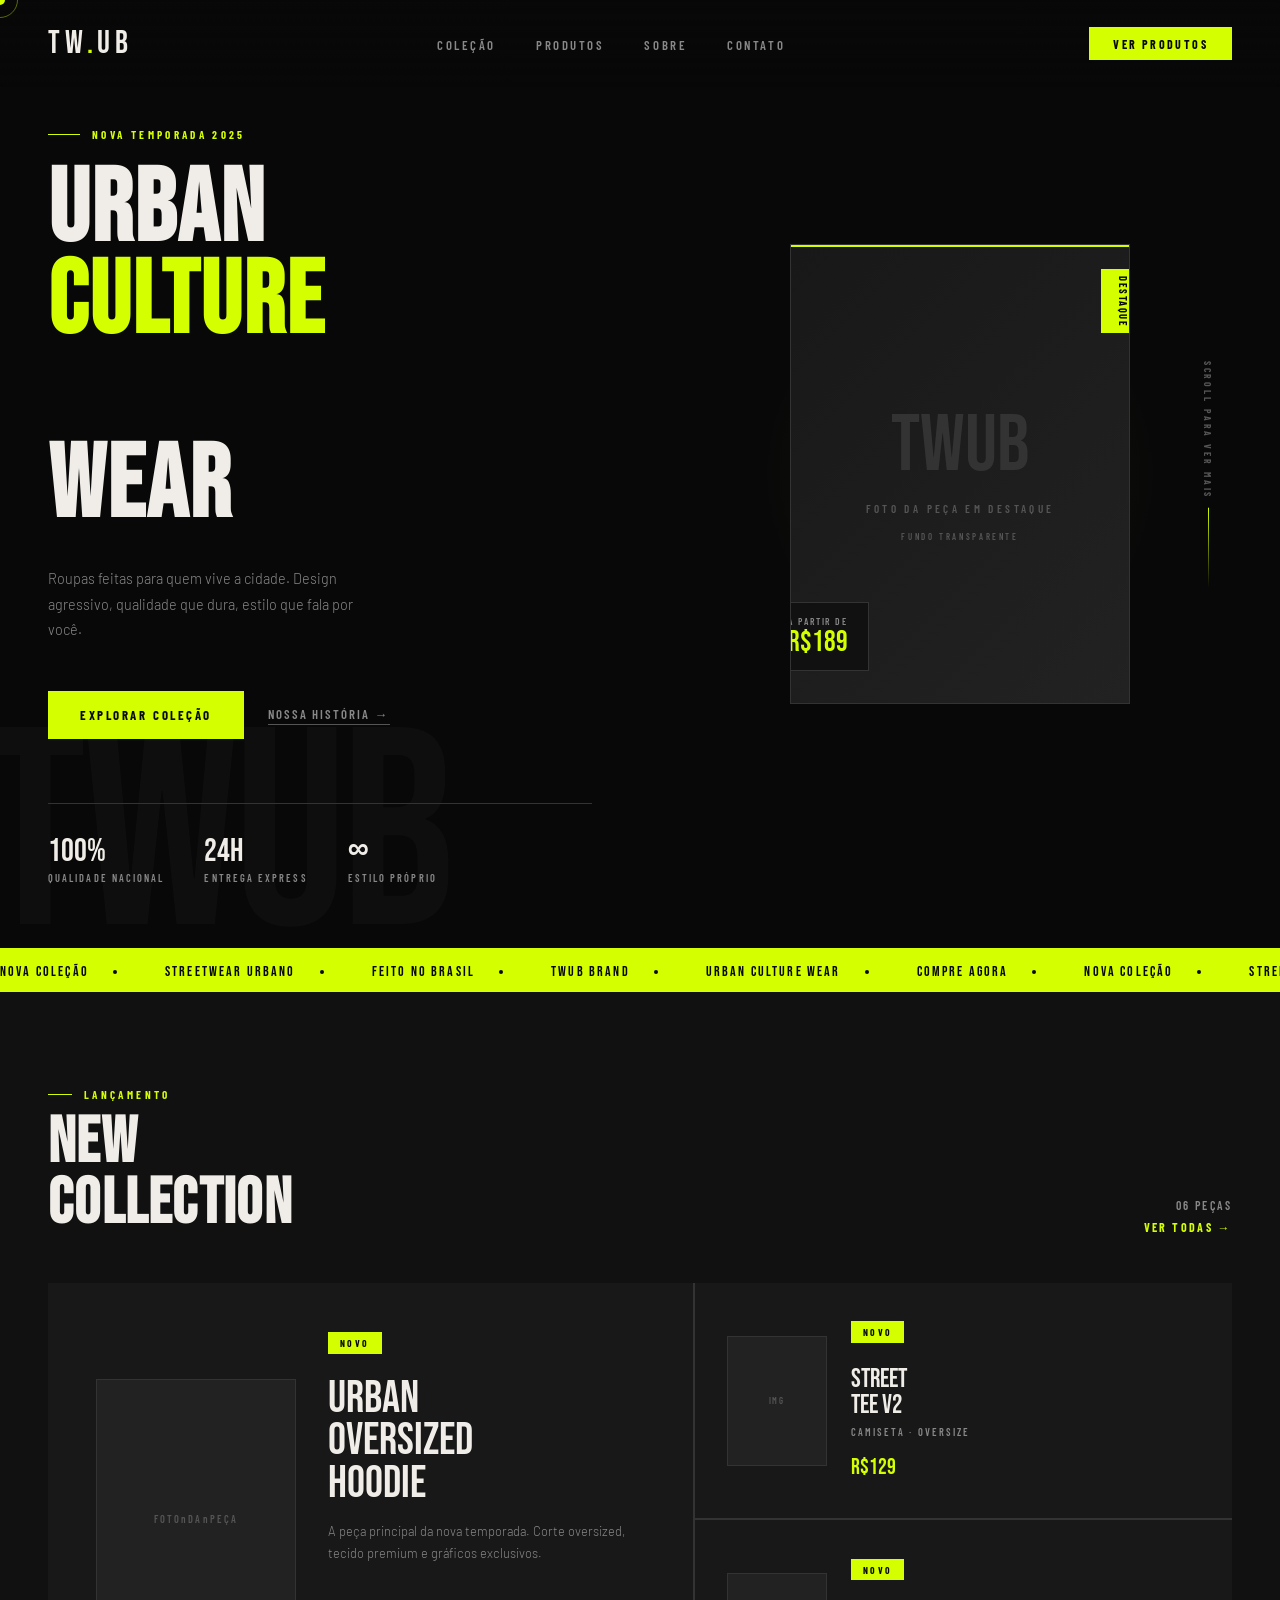
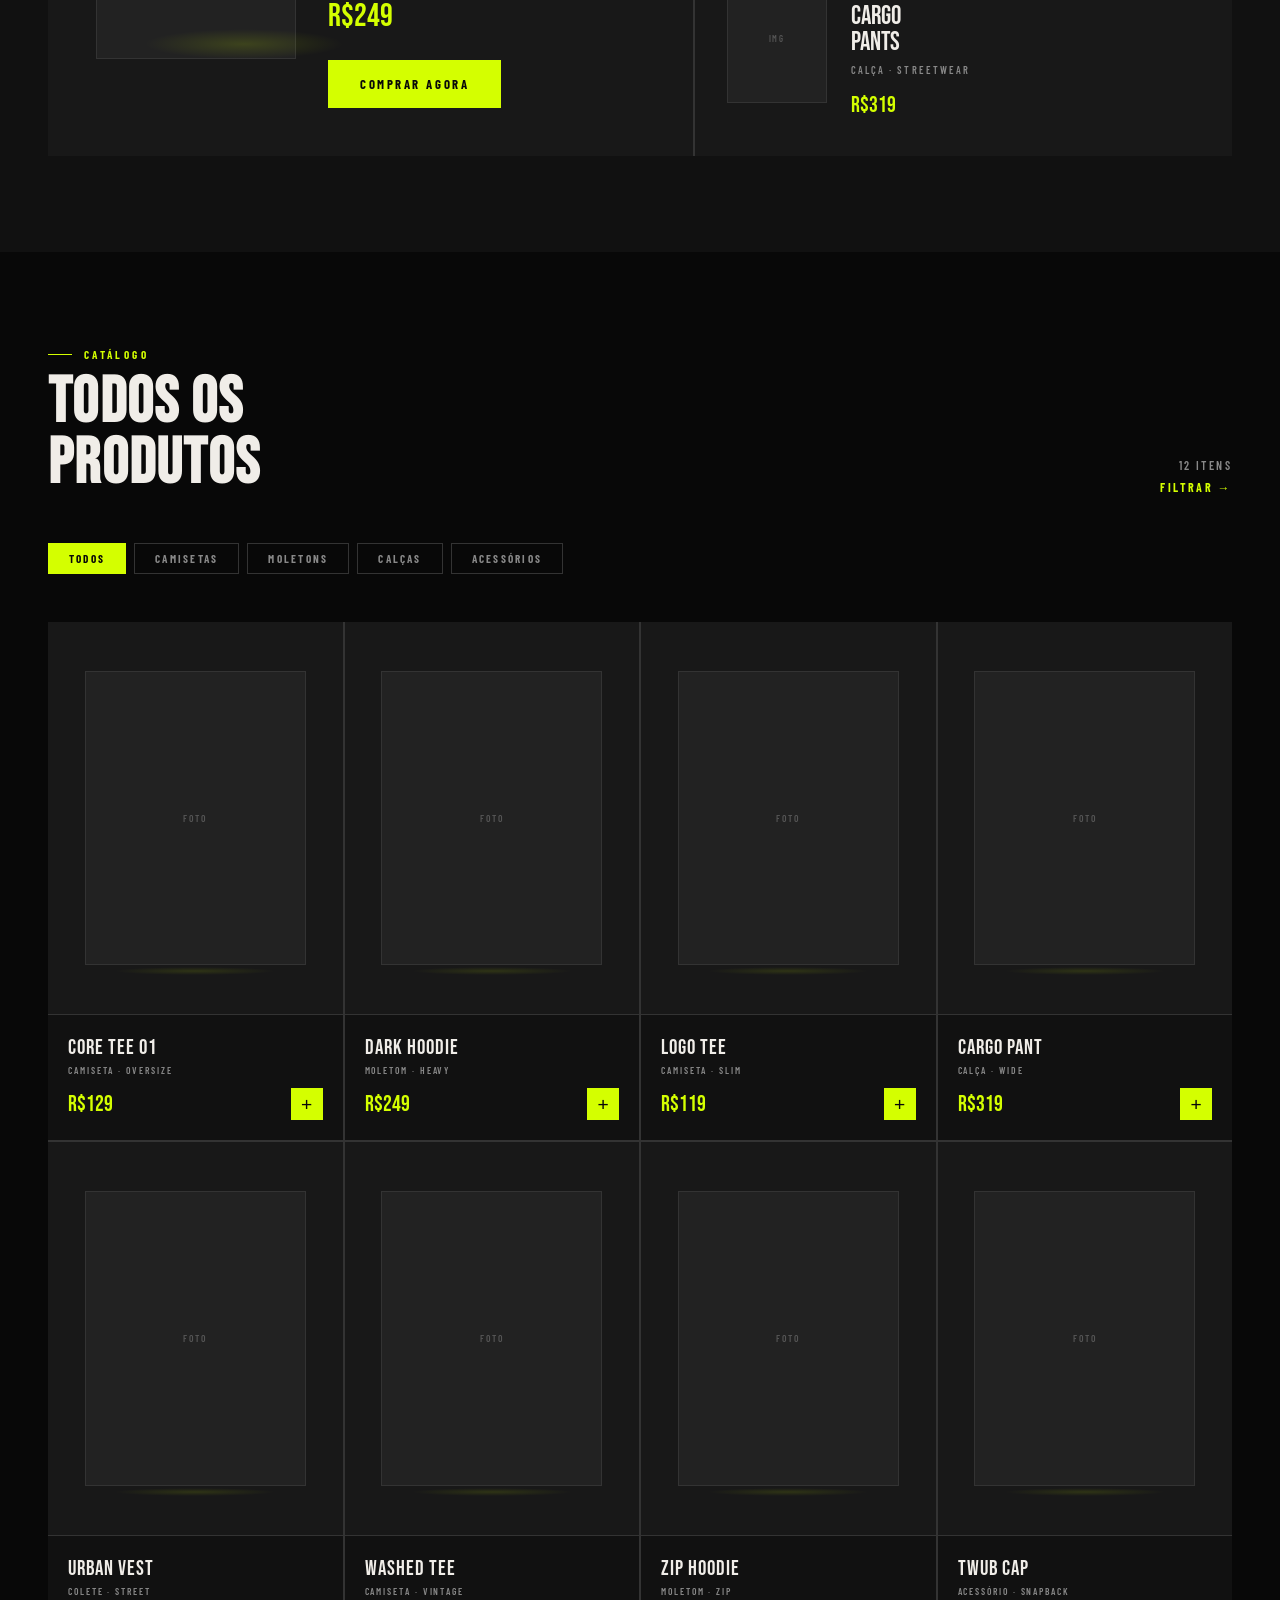
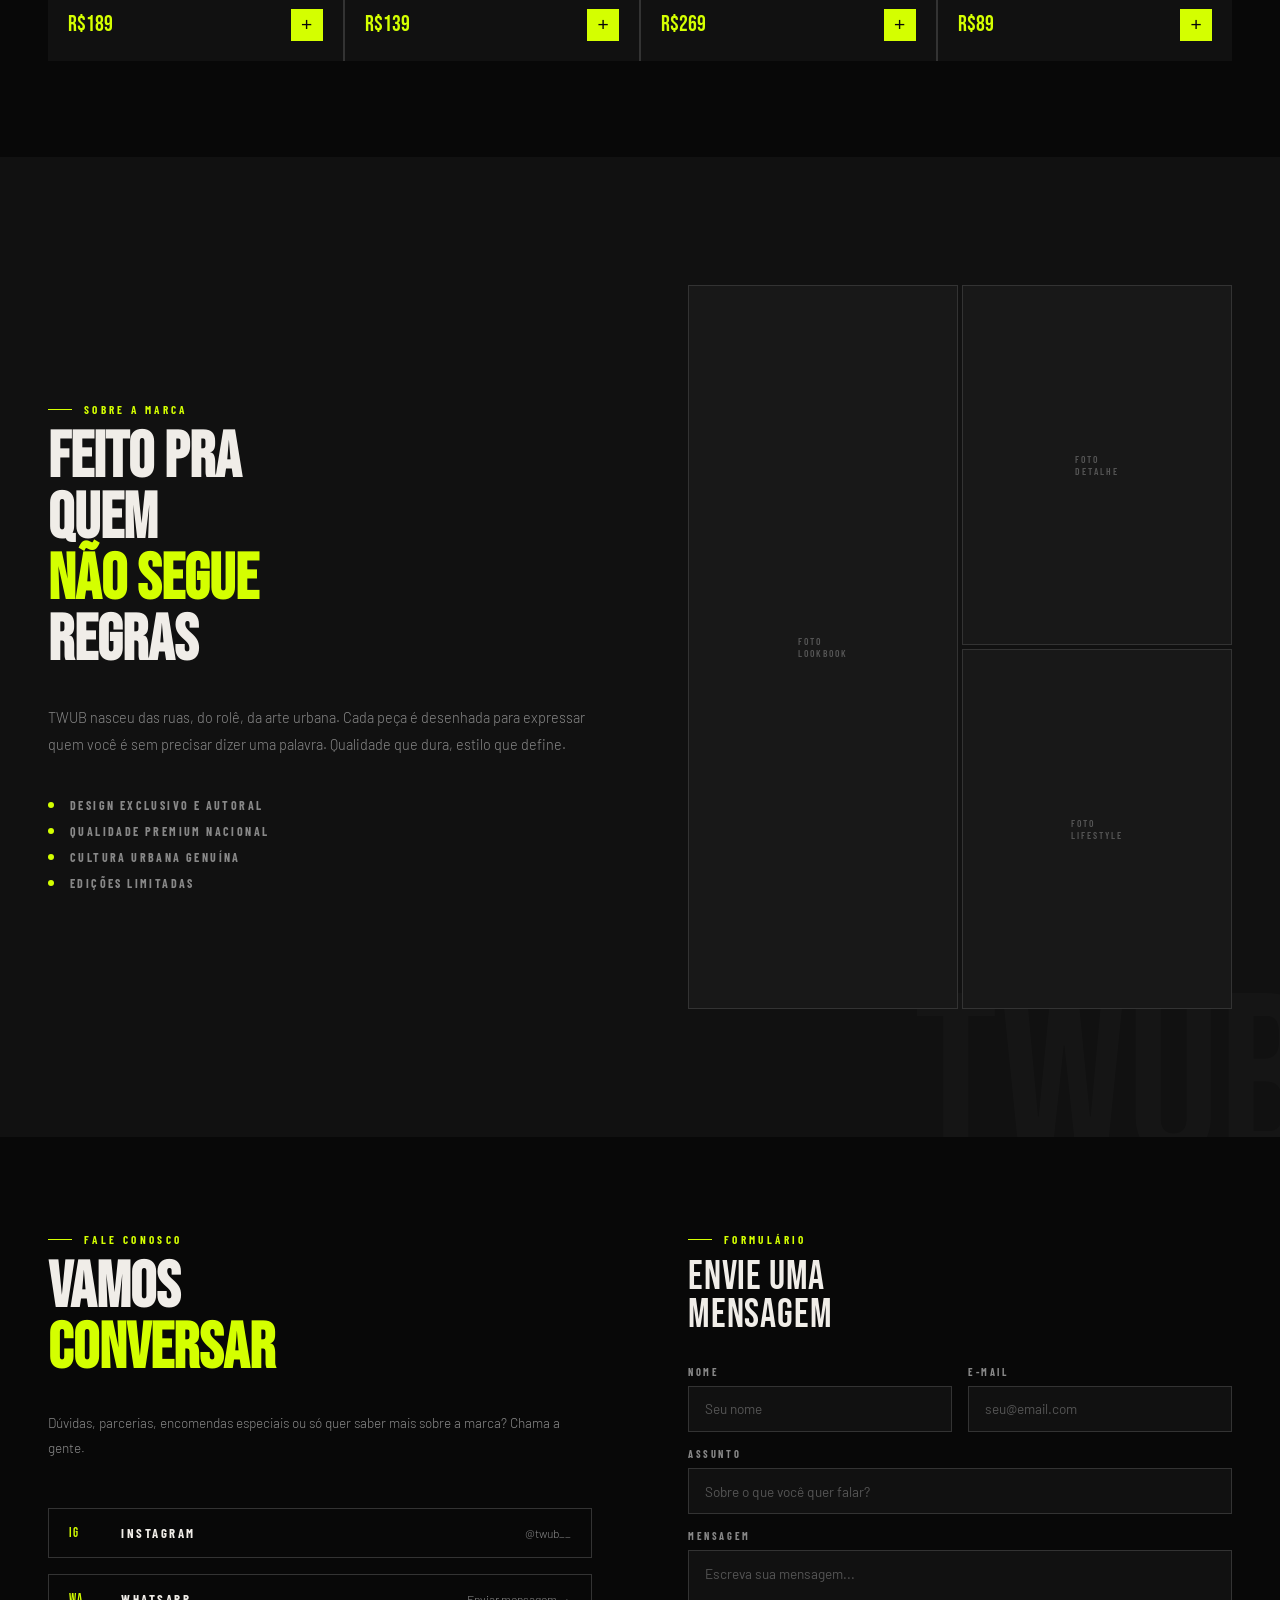
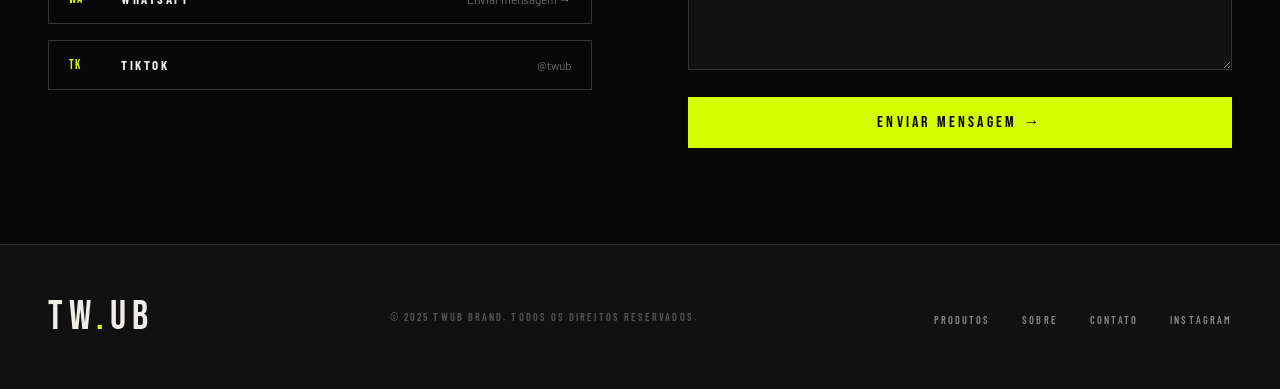
==== index.html @ 54d1d6a2 "Rename twub_streetwear_landing.html to index.html" ====
<!DOCTYPE html>
<html lang="pt-BR">
<head>
<meta charset="UTF-8">
<meta name="viewport" content="width=device-width, initial-scale=1.0">
<title>TWUB</title>
<link href="https://fonts.googleapis.com/css2?family=Bebas+Neue&family=Barlow+Condensed:wght@300;400;600;700&family=Barlow:wght@300;400;500&display=swap" rel="stylesheet">
<style>
  *, *::before, *::after { margin: 0; padding: 0; box-sizing: border-box; }

  :root {
    --black: #080808;
    --dark: #111111;
    --dark2: #181818;
    --dark3: #222222;
    --gray: #333333;
    --gray2: #555555;
    --gray3: #888888;
    --white: #f0ede8;
    --accent: #d4ff00;
    --accent2: #b8e000;
  }

  html { scroll-behavior: smooth; }

  body {
    background: var(--black);
    color: var(--white);
    font-family: 'Barlow', sans-serif;
    overflow-x: hidden;
    cursor: none;
  }

  /* CUSTOM CURSOR */
  .cursor {
    position: fixed;
    width: 10px;
    height: 10px;
    background: var(--accent);
    border-radius: 50%;
    pointer-events: none;
    z-index: 9999;
    transform: translate(-50%, -50%);
    transition: transform 0.1s ease;
  }

  .cursor-ring {
    position: fixed;
    width: 36px;
    height: 36px;
    border: 1px solid rgba(212,255,0,0.4);
    border-radius: 50%;
    pointer-events: none;
    z-index: 9998;
    transform: translate(-50%, -50%);
    transition: transform 0.15s ease, width 0.2s ease, height 0.2s ease;
  }

  /* NAV */
  nav {
    position: fixed;
    top: 0;
    left: 0;
    right: 0;
    z-index: 100;
    display: flex;
    align-items: center;
    justify-content: space-between;
    padding: 1.5rem 3rem;
    background: linear-gradient(to bottom, rgba(8,8,8,0.9) 0%, transparent 100%);
    backdrop-filter: blur(2px);
  }

  .nav-logo {
    font-family: 'Bebas Neue', sans-serif;
    font-size: 2rem;
    letter-spacing: 0.15em;
    color: var(--white);
    text-decoration: none;
  }

  .nav-logo span { color: var(--accent); }

  .nav-links {
    display: flex;
    gap: 2.5rem;
    list-style: none;
  }

  .nav-links a {
    font-family: 'Barlow Condensed', sans-serif;
    font-size: 0.8rem;
    font-weight: 600;
    letter-spacing: 0.2em;
    text-transform: uppercase;
    color: var(--gray3);
    text-decoration: none;
    transition: color 0.2s;
  }

  .nav-links a:hover { color: var(--accent); }

  .nav-cta {
    font-family: 'Barlow Condensed', sans-serif;
    font-size: 0.75rem;
    font-weight: 700;
    letter-spacing: 0.2em;
    text-transform: uppercase;
    color: var(--black);
    background: var(--accent);
    padding: 0.6rem 1.5rem;
    text-decoration: none;
    transition: background 0.2s;
  }

  .nav-cta:hover { background: var(--accent2); }

  /* HERO */
  .hero {
    min-height: 100vh;
    display: grid;
    grid-template-columns: 1fr 1fr;
    position: relative;
    overflow: hidden;
  }

  .hero-bg-text {
    position: absolute;
    bottom: -2rem;
    left: -1rem;
    font-family: 'Bebas Neue', sans-serif;
    font-size: 22vw;
    line-height: 1;
    color: rgba(255,255,255,0.025);
    white-space: nowrap;
    pointer-events: none;
    user-select: none;
    letter-spacing: -0.02em;
  }

  .hero-left {
    display: flex;
    flex-direction: column;
    justify-content: center;
    padding: 8rem 3rem 4rem 3rem;
    position: relative;
    z-index: 2;
  }

  .hero-tag {
    font-family: 'Barlow Condensed', sans-serif;
    font-size: 0.7rem;
    font-weight: 700;
    letter-spacing: 0.3em;
    text-transform: uppercase;
    color: var(--accent);
    margin-bottom: 1.5rem;
    display: flex;
    align-items: center;
    gap: 0.75rem;
  }

  .hero-tag::before {
    content: '';
    display: block;
    width: 2rem;
    height: 1px;
    background: var(--accent);
  }

  .hero-title {
    font-family: 'Bebas Neue', sans-serif;
    font-size: clamp(5rem, 8vw, 9rem);
    line-height: 0.9;
    letter-spacing: 0.02em;
    color: var(--white);
    margin-bottom: 2rem;
  }

  .hero-title em {
    font-style: normal;
    color: var(--accent);
    display: block;
  }

  .hero-desc {
    font-family: 'Barlow', sans-serif;
    font-size: 0.9rem;
    font-weight: 300;
    line-height: 1.8;
    color: var(--gray3);
    max-width: 340px;
    margin-bottom: 3rem;
  }

  .hero-actions {
    display: flex;
    align-items: center;
    gap: 1.5rem;
  }

  .btn-primary {
    font-family: 'Barlow Condensed', sans-serif;
    font-size: 0.8rem;
    font-weight: 700;
    letter-spacing: 0.2em;
    text-transform: uppercase;
    color: var(--black);
    background: var(--accent);
    padding: 1rem 2rem;
    text-decoration: none;
    transition: background 0.2s, transform 0.2s;
    display: inline-block;
  }

  .btn-primary:hover { background: var(--accent2); transform: translateY(-2px); }

  .btn-ghost {
    font-family: 'Barlow Condensed', sans-serif;
    font-size: 0.8rem;
    font-weight: 600;
    letter-spacing: 0.15em;
    text-transform: uppercase;
    color: var(--gray3);
    text-decoration: none;
    border-bottom: 1px solid var(--gray2);
    padding-bottom: 2px;
    transition: color 0.2s;
  }

  .btn-ghost:hover { color: var(--white); }

  .hero-stats {
    display: flex;
    gap: 2.5rem;
    margin-top: 4rem;
    padding-top: 2rem;
    border-top: 1px solid var(--gray);
  }

  .stat-num {
    font-family: 'Bebas Neue', sans-serif;
    font-size: 2rem;
    color: var(--white);
    display: block;
    line-height: 1;
  }

  .stat-label {
    font-family: 'Barlow Condensed', sans-serif;
    font-size: 0.65rem;
    font-weight: 600;
    letter-spacing: 0.2em;
    text-transform: uppercase;
    color: var(--gray3);
    display: block;
    margin-top: 0.25rem;
  }

  /* HERO RIGHT - floating product */
  .hero-right {
    position: relative;
    display: flex;
    align-items: center;
    justify-content: center;
    overflow: hidden;
  }

  .hero-product-area {
    position: relative;
    width: 100%;
    height: 100%;
    display: flex;
    align-items: center;
    justify-content: center;
  }

  /* Glow effect */
  .hero-glow {
    position: absolute;
    width: 400px;
    height: 400px;
    background: radial-gradient(circle, rgba(212,255,0,0.08) 0%, transparent 70%);
    border-radius: 50%;
    animation: pulse 4s ease-in-out infinite;
  }

  @keyframes pulse {
    0%, 100% { transform: scale(1); opacity: 0.6; }
    50% { transform: scale(1.1); opacity: 1; }
  }

  /* Floating product placeholder */
  .product-float {
    position: relative;
    z-index: 2;
    animation: float 6s ease-in-out infinite;
    width: 340px;
    height: 460px;
    display: flex;
    align-items: center;
    justify-content: center;
  }

  @keyframes float {
    0%, 100% { transform: translateY(0px) rotate(-1deg); }
    50% { transform: translateY(-20px) rotate(1deg); }
  }

  .product-placeholder {
    width: 100%;
    height: 100%;
    background: linear-gradient(135deg, var(--dark2) 0%, var(--dark3) 100%);
    border: 1px solid var(--gray);
    display: flex;
    flex-direction: column;
    align-items: center;
    justify-content: center;
    gap: 1rem;
    position: relative;
    overflow: hidden;
  }

  .product-placeholder::before {
    content: '';
    position: absolute;
    top: 0;
    left: 0;
    right: 0;
    height: 2px;
    background: var(--accent);
  }

  .placeholder-icon {
    font-family: 'Bebas Neue', sans-serif;
    font-size: 5rem;
    color: var(--gray);
    line-height: 1;
  }

  .placeholder-text {
    font-family: 'Barlow Condensed', sans-serif;
    font-size: 0.7rem;
    font-weight: 600;
    letter-spacing: 0.3em;
    text-transform: uppercase;
    color: var(--gray2);
  }

  .product-badge {
    position: absolute;
    top: 1.5rem;
    right: -1rem;
    background: var(--accent);
    color: var(--black);
    font-family: 'Barlow Condensed', sans-serif;
    font-size: 0.65rem;
    font-weight: 700;
    letter-spacing: 0.15em;
    text-transform: uppercase;
    padding: 0.4rem 1rem;
    writing-mode: vertical-rl;
    text-orientation: mixed;
  }

  .product-price-tag {
    position: absolute;
    bottom: 2rem;
    left: -1.5rem;
    background: var(--dark);
    border: 1px solid var(--gray);
    padding: 0.75rem 1.25rem;
  }

  .price-label {
    font-family: 'Barlow Condensed', sans-serif;
    font-size: 0.6rem;
    font-weight: 600;
    letter-spacing: 0.2em;
    text-transform: uppercase;
    color: var(--gray3);
    display: block;
  }

  .price-value {
    font-family: 'Bebas Neue', sans-serif;
    font-size: 1.8rem;
    color: var(--accent);
    display: block;
    line-height: 1.1;
  }

  /* Decorative elements */
  .hero-line {
    position: absolute;
    right: 3rem;
    top: 50%;
    transform: translateY(-50%);
    display: flex;
    flex-direction: column;
    gap: 0.5rem;
    align-items: center;
    z-index: 3;
  }

  .hero-line-text {
    font-family: 'Barlow Condensed', sans-serif;
    font-size: 0.6rem;
    font-weight: 700;
    letter-spacing: 0.3em;
    text-transform: uppercase;
    color: var(--gray2);
    writing-mode: vertical-rl;
    text-orientation: mixed;
  }

  .hero-line-bar {
    width: 1px;
    height: 80px;
    background: linear-gradient(to bottom, var(--accent), transparent);
  }

  /* TICKER */
  .ticker {
    background: var(--accent);
    padding: 0.75rem 0;
    overflow: hidden;
    white-space: nowrap;
  }

  .ticker-inner {
    display: inline-flex;
    animation: ticker 20s linear infinite;
    gap: 3rem;
  }

  @keyframes ticker {
    from { transform: translateX(0); }
    to { transform: translateX(-50%); }
  }

  .ticker-item {
    font-family: 'Bebas Neue', sans-serif;
    font-size: 0.9rem;
    letter-spacing: 0.15em;
    color: var(--black);
    display: flex;
    align-items: center;
    gap: 1.5rem;
  }

  .ticker-dot {
    width: 4px;
    height: 4px;
    background: var(--black);
    border-radius: 50%;
  }

  /* NEW COLLECTION */
  .new-collection {
    padding: 6rem 3rem;
    background: var(--dark);
    position: relative;
    overflow: hidden;
  }

  .section-header {
    display: flex;
    align-items: flex-end;
    justify-content: space-between;
    margin-bottom: 3rem;
  }

  .section-tag {
    font-family: 'Barlow Condensed', sans-serif;
    font-size: 0.7rem;
    font-weight: 700;
    letter-spacing: 0.3em;
    text-transform: uppercase;
    color: var(--accent);
    display: flex;
    align-items: center;
    gap: 0.75rem;
    margin-bottom: 0.75rem;
  }

  .section-tag::before {
    content: '';
    display: block;
    width: 1.5rem;
    height: 1px;
    background: var(--accent);
  }

  .section-title {
    font-family: 'Bebas Neue', sans-serif;
    font-size: clamp(3rem, 5vw, 5.5rem);
    line-height: 0.95;
    letter-spacing: 0.02em;
    color: var(--white);
  }

  .section-count {
    font-family: 'Barlow Condensed', sans-serif;
    font-size: 0.75rem;
    font-weight: 600;
    letter-spacing: 0.2em;
    text-transform: uppercase;
    color: var(--gray3);
    margin-bottom: 0.5rem;
  }

  .view-all {
    font-family: 'Barlow Condensed', sans-serif;
    font-size: 0.75rem;
    font-weight: 700;
    letter-spacing: 0.2em;
    text-transform: uppercase;
    color: var(--accent);
    text-decoration: none;
    display: flex;
    align-items: center;
    gap: 0.5rem;
    transition: gap 0.2s;
  }

  .view-all:hover { gap: 1rem; }

  /* NEW COLLECTION FEATURED */
  .collection-featured {
    display: grid;
    grid-template-columns: 1.2fr 1fr;
    gap: 2px;
    background: var(--gray);
  }

  .collection-main {
    background: var(--dark2);
    padding: 3rem;
    display: flex;
    gap: 2rem;
    align-items: center;
    position: relative;
    overflow: hidden;
  }

  .collection-main-img {
    width: 200px;
    height: 280px;
    flex-shrink: 0;
    background: var(--dark3);
    border: 1px solid var(--gray);
    display: flex;
    align-items: center;
    justify-content: center;
    animation: float 5s ease-in-out infinite;
    position: relative;
  }

  .collection-main-img::after {
    content: 'FOTO\nDA\nPEÇA';
    font-family: 'Barlow Condensed', sans-serif;
    font-size: 0.65rem;
    font-weight: 600;
    letter-spacing: 0.2em;
    text-align: center;
    color: var(--gray2);
    white-space: pre;
    line-height: 2;
  }

  .collection-main-shadow {
    position: absolute;
    bottom: 0;
    left: 3rem;
    width: 200px;
    height: 30px;
    background: radial-gradient(ellipse, rgba(212,255,0,0.15) 0%, transparent 70%);
    animation: shadowFloat 5s ease-in-out infinite;
  }

  @keyframes shadowFloat {
    0%, 100% { transform: scaleX(1); opacity: 0.8; }
    50% { transform: scaleX(0.8); opacity: 0.4; }
  }

  .collection-main-info {
    flex: 1;
  }

  .new-badge {
    display: inline-block;
    background: var(--accent);
    color: var(--black);
    font-family: 'Barlow Condensed', sans-serif;
    font-size: 0.6rem;
    font-weight: 700;
    letter-spacing: 0.25em;
    text-transform: uppercase;
    padding: 0.3rem 0.75rem;
    margin-bottom: 1.5rem;
  }

  .collection-main-name {
    font-family: 'Bebas Neue', sans-serif;
    font-size: 2.8rem;
    line-height: 0.95;
    color: var(--white);
    margin-bottom: 1rem;
  }

  .collection-main-desc {
    font-family: 'Barlow', sans-serif;
    font-size: 0.8rem;
    font-weight: 300;
    color: var(--gray3);
    line-height: 1.7;
    margin-bottom: 2rem;
  }

  .collection-main-price {
    font-family: 'Bebas Neue', sans-serif;
    font-size: 2rem;
    color: var(--accent);
    margin-bottom: 1.5rem;
    display: block;
  }

  /* COLLECTION SIDE ITEMS */
  .collection-side {
    display: grid;
    grid-template-rows: 1fr 1fr;
    gap: 2px;
  }

  .side-item {
    background: var(--dark2);
    padding: 2rem;
    display: flex;
    align-items: center;
    gap: 1.5rem;
    transition: background 0.2s;
    position: relative;
    overflow: hidden;
  }

  .side-item:hover { background: var(--dark3); }

  .side-item-img {
    width: 100px;
    height: 130px;
    flex-shrink: 0;
    background: var(--dark3);
    border: 1px solid var(--gray);
    display: flex;
    align-items: center;
    justify-content: center;
    animation: float 7s ease-in-out infinite;
  }

  .side-item:nth-child(2) .side-item-img {
    animation-delay: -3s;
  }

  .side-item-img::after {
    content: 'IMG';
    font-family: 'Barlow Condensed', sans-serif;
    font-size: 0.55rem;
    font-weight: 600;
    letter-spacing: 0.2em;
    color: var(--gray2);
  }

  .side-item-info {
    flex: 1;
  }

  .side-item-name {
    font-family: 'Bebas Neue', sans-serif;
    font-size: 1.6rem;
    color: var(--white);
    line-height: 1;
    margin-bottom: 0.5rem;
  }

  .side-item-type {
    font-family: 'Barlow Condensed', sans-serif;
    font-size: 0.65rem;
    font-weight: 600;
    letter-spacing: 0.2em;
    text-transform: uppercase;
    color: var(--gray3);
    margin-bottom: 1rem;
  }

  .side-item-price {
    font-family: 'Bebas Neue', sans-serif;
    font-size: 1.4rem;
    color: var(--accent);
  }

  /* PRODUCTS GRID */
  .products {
    padding: 6rem 3rem;
    background: var(--black);
    position: relative;
  }

  .products-bg-text {
    position: absolute;
    top: 50%;
    left: 50%;
    transform: translate(-50%, -50%);
    font-family: 'Bebas Neue', sans-serif;
    font-size: 20vw;
    color: rgba(255,255,255,0.018);
    white-space: nowrap;
    pointer-events: none;
    user-select: none;
    letter-spacing: 0.05em;
  }

  .products-filters {
    display: flex;
    gap: 0.5rem;
    margin-bottom: 3rem;
  }

  .filter-btn {
    font-family: 'Barlow Condensed', sans-serif;
    font-size: 0.7rem;
    font-weight: 700;
    letter-spacing: 0.2em;
    text-transform: uppercase;
    padding: 0.5rem 1.25rem;
    border: 1px solid var(--gray);
    background: transparent;
    color: var(--gray3);
    cursor: none;
    transition: all 0.2s;
  }

  .filter-btn:hover, .filter-btn.active {
    background: var(--accent);
    border-color: var(--accent);
    color: var(--black);
  }

  .products-grid {
    display: grid;
    grid-template-columns: repeat(4, 1fr);
    gap: 2px;
    background: var(--gray);
    position: relative;
    z-index: 2;
  }

  .product-card {
    background: var(--dark);
    padding: 0;
    overflow: hidden;
    transition: background 0.3s;
    position: relative;
  }

  .product-card:hover { background: var(--dark2); }
  .product-card:hover .product-card-img-inner { transform: translateY(-8px); }

  .product-card-img {
    width: 100%;
    aspect-ratio: 3/4;
    background: var(--dark2);
    position: relative;
    overflow: hidden;
    display: flex;
    align-items: center;
    justify-content: center;
  }

  .product-card-img-inner {
    width: 75%;
    height: 75%;
    background: var(--dark3);
    border: 1px solid var(--gray);
    display: flex;
    align-items: center;
    justify-content: center;
    transition: transform 0.4s ease;
    position: relative;
  }

  /* Shadow under floating product */
  .float-shadow {
    position: absolute;
    bottom: 10%;
    left: 50%;
    transform: translateX(-50%);
    width: 55%;
    height: 8px;
    background: radial-gradient(ellipse, rgba(212,255,0,0.12) 0%, transparent 70%);
    transition: all 0.4s ease;
  }

  .product-card:hover .float-shadow {
    width: 45%;
    opacity: 0.5;
    bottom: 8%;
  }

  .product-card-img-inner::after {
    content: 'FOTO';
    font-family: 'Barlow Condensed', sans-serif;
    font-size: 0.6rem;
    font-weight: 600;
    letter-spacing: 0.2em;
    color: var(--gray2);
  }

  .card-top-line {
    position: absolute;
    top: 0;
    left: 0;
    right: 0;
    height: 2px;
    background: var(--accent);
    transform: scaleX(0);
    transform-origin: left;
    transition: transform 0.3s;
  }

  .product-card:hover .card-top-line { transform: scaleX(1); }

  .product-card-info {
    padding: 1.25rem;
    border-top: 1px solid var(--gray);
  }

  .product-card-name {
    font-family: 'Bebas Neue', sans-serif;
    font-size: 1.3rem;
    color: var(--white);
    letter-spacing: 0.05em;
    margin-bottom: 0.25rem;
  }

  .product-card-type {
    font-family: 'Barlow Condensed', sans-serif;
    font-size: 0.6rem;
    font-weight: 600;
    letter-spacing: 0.2em;
    text-transform: uppercase;
    color: var(--gray3);
    margin-bottom: 0.75rem;
  }

  .product-card-bottom {
    display: flex;
    align-items: center;
    justify-content: space-between;
  }

  .product-card-price {
    font-family: 'Bebas Neue', sans-serif;
    font-size: 1.4rem;
    color: var(--accent);
  }

  .add-btn {
    width: 32px;
    height: 32px;
    background: var(--accent);
    border: none;
    color: var(--black);
    font-size: 1.2rem;
    display: flex;
    align-items: center;
    justify-content: center;
    cursor: none;
    transition: background 0.2s, transform 0.2s;
    line-height: 1;
  }

  .add-btn:hover { background: var(--accent2); transform: rotate(90deg); }

  /* MANIFESTO */
  .manifesto {
    padding: 8rem 3rem;
    background: var(--dark);
    display: grid;
    grid-template-columns: 1fr 1fr;
    gap: 6rem;
    align-items: center;
    position: relative;
    overflow: hidden;
  }

  .manifesto-bg {
    position: absolute;
    bottom: -4rem;
    right: -2rem;
    font-family: 'Bebas Neue', sans-serif;
    font-size: 18vw;
    color: rgba(255,255,255,0.02);
    pointer-events: none;
    line-height: 1;
  }

  .manifesto-left {
    position: relative;
    z-index: 2;
  }

  .manifesto-title {
    font-family: 'Bebas Neue', sans-serif;
    font-size: clamp(3.5rem, 5vw, 6rem);
    line-height: 0.95;
    color: var(--white);
    margin-bottom: 2rem;
  }

  .manifesto-title em {
    font-style: normal;
    color: var(--accent);
  }

  .manifesto-text {
    font-family: 'Barlow', sans-serif;
    font-size: 0.9rem;
    font-weight: 300;
    line-height: 1.9;
    color: var(--gray3);
    margin-bottom: 2.5rem;
  }

  .manifesto-values {
    display: flex;
    flex-direction: column;
    gap: 0.75rem;
  }

  .value-item {
    display: flex;
    align-items: center;
    gap: 1rem;
    font-family: 'Barlow Condensed', sans-serif;
    font-size: 0.75rem;
    font-weight: 700;
    letter-spacing: 0.2em;
    text-transform: uppercase;
    color: var(--gray3);
  }

  .value-item::before {
    content: '';
    display: block;
    width: 6px;
    height: 6px;
    background: var(--accent);
    border-radius: 50%;
    flex-shrink: 0;
  }

  .manifesto-right {
    position: relative;
    z-index: 2;
    display: flex;
    flex-direction: column;
    gap: 1rem;
  }

  .manifesto-imgs {
    display: grid;
    grid-template-columns: 1fr 1fr;
    grid-template-rows: auto auto;
    gap: 4px;
  }

  .manifesto-img {
    background: var(--dark2);
    border: 1px solid var(--gray);
    display: flex;
    align-items: center;
    justify-content: center;
    aspect-ratio: 3/4;
    position: relative;
    overflow: hidden;
  }

  .manifesto-img:first-child {
    grid-row: span 2;
    aspect-ratio: auto;
  }

  .manifesto-img-inner {
    animation: float 8s ease-in-out infinite;
    width: 70%;
    height: 80%;
    display: flex;
    align-items: center;
    justify-content: center;
    font-family: 'Barlow Condensed', sans-serif;
    font-size: 0.6rem;
    font-weight: 600;
    letter-spacing: 0.2em;
    color: var(--gray2);
    flex-direction: column;
    gap: 0.5rem;
  }

  .manifesto-img:nth-child(2) .manifesto-img-inner { animation-delay: -2s; }
  .manifesto-img:nth-child(3) .manifesto-img-inner { animation-delay: -4s; }

  /* CONTACT */
  .contact {
    padding: 6rem 3rem;
    background: var(--black);
    display: grid;
    grid-template-columns: 1fr 1fr;
    gap: 6rem;
    align-items: start;
  }

  .contact-left {
    position: relative;
  }

  .contact-title {
    font-family: 'Bebas Neue', sans-serif;
    font-size: clamp(3rem, 5vw, 5rem);
    line-height: 0.95;
    color: var(--white);
    margin-bottom: 2rem;
  }

  .contact-title em {
    font-style: normal;
    color: var(--accent);
  }

  .contact-text {
    font-family: 'Barlow', sans-serif;
    font-size: 0.85rem;
    font-weight: 300;
    line-height: 1.8;
    color: var(--gray3);
    margin-bottom: 3rem;
  }

  .social-links {
    display: flex;
    flex-direction: column;
    gap: 1rem;
  }

  .social-link {
    display: flex;
    align-items: center;
    gap: 1.25rem;
    text-decoration: none;
    padding: 1rem 1.25rem;
    border: 1px solid var(--gray);
    transition: all 0.2s;
    position: relative;
    overflow: hidden;
  }

  .social-link::before {
    content: '';
    position: absolute;
    left: 0;
    top: 0;
    bottom: 0;
    width: 0;
    background: var(--accent);
    transition: width 0.3s ease;
    z-index: 0;
  }

  .social-link:hover::before { width: 100%; }
  .social-link:hover .social-link-name,
  .social-link:hover .social-link-handle,
  .social-link:hover .social-link-icon { color: var(--black); }

  .social-link-icon {
    font-family: 'Bebas Neue', sans-serif;
    font-size: 0.8rem;
    letter-spacing: 0.1em;
    color: var(--accent);
    width: 2rem;
    position: relative;
    z-index: 1;
    transition: color 0.2s;
  }

  .social-link-name {
    font-family: 'Barlow Condensed', sans-serif;
    font-size: 0.8rem;
    font-weight: 700;
    letter-spacing: 0.2em;
    text-transform: uppercase;
    color: var(--white);
    flex: 1;
    position: relative;
    z-index: 1;
    transition: color 0.2s;
  }

  .social-link-handle {
    font-family: 'Barlow', sans-serif;
    font-size: 0.75rem;
    font-weight: 300;
    color: var(--gray3);
    position: relative;
    z-index: 1;
    transition: color 0.2s;
  }

  /* FORM */
  .contact-right {}

  .form-group {
    margin-bottom: 1rem;
  }

  .form-label {
    font-family: 'Barlow Condensed', sans-serif;
    font-size: 0.65rem;
    font-weight: 700;
    letter-spacing: 0.25em;
    text-transform: uppercase;
    color: var(--gray3);
    display: block;
    margin-bottom: 0.5rem;
  }

  .form-input {
    width: 100%;
    background: var(--dark);
    border: 1px solid var(--gray);
    color: var(--white);
    font-family: 'Barlow', sans-serif;
    font-size: 0.85rem;
    padding: 0.85rem 1rem;
    outline: none;
    transition: border-color 0.2s;
  }

  .form-input:focus { border-color: var(--accent); }
  .form-input::placeholder { color: var(--gray2); }

  .form-textarea {
    resize: vertical;
    min-height: 120px;
  }

  .form-row {
    display: grid;
    grid-template-columns: 1fr 1fr;
    gap: 1rem;
  }

  .form-submit {
    width: 100%;
    padding: 1rem;
    background: var(--accent);
    border: none;
    color: var(--black);
    font-family: 'Bebas Neue', sans-serif;
    font-size: 1rem;
    letter-spacing: 0.2em;
    cursor: none;
    transition: background 0.2s;
    margin-top: 0.5rem;
  }

  .form-submit:hover { background: var(--accent2); }

  /* FOOTER */
  footer {
    background: var(--dark);
    border-top: 1px solid var(--gray);
    padding: 3rem;
    display: flex;
    align-items: center;
    justify-content: space-between;
  }

  .footer-logo {
    font-family: 'Bebas Neue', sans-serif;
    font-size: 2.5rem;
    letter-spacing: 0.15em;
    color: var(--white);
  }

  .footer-logo span { color: var(--accent); }

  .footer-copy {
    font-family: 'Barlow Condensed', sans-serif;
    font-size: 0.65rem;
    font-weight: 600;
    letter-spacing: 0.2em;
    text-transform: uppercase;
    color: var(--gray2);
  }

  .footer-nav {
    display: flex;
    gap: 2rem;
    list-style: none;
  }

  .footer-nav a {
    font-family: 'Barlow Condensed', sans-serif;
    font-size: 0.65rem;
    font-weight: 600;
    letter-spacing: 0.2em;
    text-transform: uppercase;
    color: var(--gray3);
    text-decoration: none;
    transition: color 0.2s;
  }

  .footer-nav a:hover { color: var(--accent); }

  /* SCROLL REVEAL */
  .reveal {
    opacity: 0;
    transform: translateY(30px);
    transition: opacity 0.7s ease, transform 0.7s ease;
  }

  .reveal.visible {
    opacity: 1;
    transform: translateY(0);
  }
</style>
</head>
<body>

<div class="cursor" id="cursor"></div>
<div class="cursor-ring" id="cursorRing"></div>

<!-- NAV -->
<nav>
  <a class="nav-logo" href="#">TW<span>.</span>UB</a>
  <ul class="nav-links">
    <li><a href="#colecao">Coleção</a></li>
    <li><a href="#produtos">Produtos</a></li>
    <li><a href="#sobre">Sobre</a></li>
    <li><a href="#contato">Contato</a></li>
  </ul>
  <a class="nav-cta" href="#produtos">Ver Produtos</a>
</nav>

<!-- HERO -->
<section class="hero">
  <div class="hero-bg-text">TWUB</div>

  <div class="hero-left">
    <div class="hero-tag">Nova Temporada 2025</div>
    <h1 class="hero-title">
      URBAN<br>
      <em>CULTURE</em><br>
      WEAR
    </h1>
    <p class="hero-desc">
      Roupas feitas para quem vive a cidade. Design agressivo, qualidade que dura, estilo que fala por você.
    </p>
    <div class="hero-actions">
      <a class="btn-primary" href="#produtos">Explorar Coleção</a>
      <a class="btn-ghost" href="#sobre">Nossa História →</a>
    </div>
    <div class="hero-stats">
      <div>
        <span class="stat-num">100%</span>
        <span class="stat-label">Qualidade Nacional</span>
      </div>
      <div>
        <span class="stat-num">24H</span>
        <span class="stat-label">Entrega Express</span>
      </div>
      <div>
        <span class="stat-num">∞</span>
        <span class="stat-label">Estilo Próprio</span>
      </div>
    </div>
  </div>

  <div class="hero-right">
    <div class="hero-product-area">
      <div class="hero-glow"></div>
      <div class="product-float">
        <div class="product-placeholder">
          <div class="placeholder-icon">TWUB</div>
          <div class="placeholder-text">Foto da Peça em Destaque</div>
          <div class="placeholder-text" style="font-size:0.55rem; color: var(--gray2);">Fundo Transparente</div>
          <div class="product-badge">DESTAQUE</div>
          <div class="product-price-tag">
            <span class="price-label">A partir de</span>
            <span class="price-value">R$189</span>
          </div>
        </div>
      </div>
    </div>
    <div class="hero-line">
      <div class="hero-line-text">Scroll para ver mais</div>
      <div class="hero-line-bar"></div>
    </div>
  </div>
</section>

<!-- TICKER -->
<div class="ticker">
  <div class="ticker-inner">
    <div class="ticker-item">NOVA COLEÇÃO <span class="ticker-dot"></span></div>
    <div class="ticker-item">STREETWEAR URBANO <span class="ticker-dot"></span></div>
    <div class="ticker-item">FEITO NO BRASIL <span class="ticker-dot"></span></div>
    <div class="ticker-item">TWUB BRAND <span class="ticker-dot"></span></div>
    <div class="ticker-item">URBAN CULTURE WEAR <span class="ticker-dot"></span></div>
    <div class="ticker-item">COMPRE AGORA <span class="ticker-dot"></span></div>
    <div class="ticker-item">NOVA COLEÇÃO <span class="ticker-dot"></span></div>
    <div class="ticker-item">STREETWEAR URBANO <span class="ticker-dot"></span></div>
    <div class="ticker-item">FEITO NO BRASIL <span class="ticker-dot"></span></div>
    <div class="ticker-item">TWUB BRAND <span class="ticker-dot"></span></div>
    <div class="ticker-item">URBAN CULTURE WEAR <span class="ticker-dot"></span></div>
    <div class="ticker-item">COMPRE AGORA <span class="ticker-dot"></span></div>
  </div>
</div>

<!-- NEW COLLECTION -->
<section class="new-collection reveal" id="colecao">
  <div class="section-header">
    <div>
      <div class="section-tag">Lançamento</div>
      <h2 class="section-title">NEW<br>COLLECTION</h2>
    </div>
    <div style="text-align:right">
      <div class="section-count">06 peças</div>
      <a class="view-all" href="#">Ver Todas →</a>
    </div>
  </div>

  <div class="collection-featured">
    <div class="collection-main">
      <div style="position:relative">
        <div class="collection-main-img"></div>
        <div class="collection-main-shadow"></div>
      </div>
      <div class="collection-main-info">
        <div class="new-badge">Novo</div>
        <div class="collection-main-name">URBAN<br>OVERSIZED<br>HOODIE</div>
        <p class="collection-main-desc">A peça principal da nova temporada. Corte oversized, tecido premium e gráficos exclusivos.</p>
        <span class="collection-main-price">R$249</span>
        <a class="btn-primary" href="#">Comprar Agora</a>
      </div>
    </div>

    <div class="collection-side">
      <div class="side-item">
        <div class="side-item-img"></div>
        <div class="side-item-info">
          <div class="new-badge">Novo</div>
          <div class="side-item-name">STREET<br>TEE V2</div>
          <div class="side-item-type">Camiseta · Oversize</div>
          <div class="side-item-price">R$129</div>
        </div>
      </div>
      <div class="side-item">
        <div class="side-item-img"></div>
        <div class="side-item-info">
          <div class="new-badge">Novo</div>
          <div class="side-item-name">CARGO<br>PANTS</div>
          <div class="side-item-type">Calça · Streetwear</div>
          <div class="side-item-price">R$319</div>
        </div>
      </div>
    </div>
  </div>
</section>

<!-- PRODUCTS -->
<section class="products reveal" id="produtos">
  <div class="products-bg-text">DROP</div>

  <div class="section-header">
    <div>
      <div class="section-tag">Catálogo</div>
      <h2 class="section-title">TODOS OS<br>PRODUTOS</h2>
    </div>
    <div style="text-align:right">
      <div class="section-count">12 itens</div>
      <a class="view-all" href="#">Filtrar →</a>
    </div>
  </div>

  <div class="products-filters">
    <button class="filter-btn active">Todos</button>
    <button class="filter-btn">Camisetas</button>
    <button class="filter-btn">Moletons</button>
    <button class="filter-btn">Calças</button>
    <button class="filter-btn">Acessórios</button>
  </div>

  <div class="products-grid">
    <!-- Row 1 -->
    <div class="product-card">
      <div class="card-top-line"></div>
      <div class="product-card-img">
        <div class="product-card-img-inner"></div>
        <div class="float-shadow"></div>
      </div>
      <div class="product-card-info">
        <div class="product-card-name">CORE TEE 01</div>
        <div class="product-card-type">Camiseta · Oversize</div>
        <div class="product-card-bottom">
          <span class="product-card-price">R$129</span>
          <button class="add-btn">+</button>
        </div>
      </div>
    </div>
    <div class="product-card">
      <div class="card-top-line"></div>
      <div class="product-card-img">
        <div class="product-card-img-inner"></div>
        <div class="float-shadow"></div>
      </div>
      <div class="product-card-info">
        <div class="product-card-name">DARK HOODIE</div>
        <div class="product-card-type">Moletom · Heavy</div>
        <div class="product-card-bottom">
          <span class="product-card-price">R$249</span>
          <button class="add-btn">+</button>
        </div>
      </div>
    </div>
    <div class="product-card">
      <div class="card-top-line"></div>
      <div class="product-card-img">
        <div class="product-card-img-inner"></div>
        <div class="float-shadow"></div>
      </div>
      <div class="product-card-info">
        <div class="product-card-name">LOGO TEE</div>
        <div class="product-card-type">Camiseta · Slim</div>
        <div class="product-card-bottom">
          <span class="product-card-price">R$119</span>
          <button class="add-btn">+</button>
        </div>
      </div>
    </div>
    <div class="product-card">
      <div class="card-top-line"></div>
      <div class="product-card-img">
        <div class="product-card-img-inner"></div>
        <div class="float-shadow"></div>
      </div>
      <div class="product-card-info">
        <div class="product-card-name">CARGO PANT</div>
        <div class="product-card-type">Calça · Wide</div>
        <div class="product-card-bottom">
          <span class="product-card-price">R$319</span>
          <button class="add-btn">+</button>
        </div>
      </div>
    </div>
    <!-- Row 2 -->
    <div class="product-card">
      <div class="card-top-line"></div>
      <div class="product-card-img">
        <div class="product-card-img-inner"></div>
        <div class="float-shadow"></div>
      </div>
      <div class="product-card-info">
        <div class="product-card-name">URBAN VEST</div>
        <div class="product-card-type">Colete · Street</div>
        <div class="product-card-bottom">
          <span class="product-card-price">R$189</span>
          <button class="add-btn">+</button>
        </div>
      </div>
    </div>
    <div class="product-card">
      <div class="card-top-line"></div>
      <div class="product-card-img">
        <div class="product-card-img-inner"></div>
        <div class="float-shadow"></div>
      </div>
      <div class="product-card-info">
        <div class="product-card-name">WASHED TEE</div>
        <div class="product-card-type">Camiseta · Vintage</div>
        <div class="product-card-bottom">
          <span class="product-card-price">R$139</span>
          <button class="add-btn">+</button>
        </div>
      </div>
    </div>
    <div class="product-card">
      <div class="card-top-line"></div>
      <div class="product-card-img">
        <div class="product-card-img-inner"></div>
        <div class="float-shadow"></div>
      </div>
      <div class="product-card-info">
        <div class="product-card-name">ZIP HOODIE</div>
        <div class="product-card-type">Moletom · Zip</div>
        <div class="product-card-bottom">
          <span class="product-card-price">R$269</span>
          <button class="add-btn">+</button>
        </div>
      </div>
    </div>
    <div class="product-card">
      <div class="card-top-line"></div>
      <div class="product-card-img">
        <div class="product-card-img-inner"></div>
        <div class="float-shadow"></div>
      </div>
      <div class="product-card-info">
        <div class="product-card-name">TWUB CAP</div>
        <div class="product-card-type">Acessório · Snapback</div>
        <div class="product-card-bottom">
          <span class="product-card-price">R$89</span>
          <button class="add-btn">+</button>
        </div>
      </div>
    </div>
  </div>
</section>

<!-- SOBRE / MANIFESTO -->
<section class="manifesto reveal" id="sobre">
  <div class="manifesto-bg">TWUB</div>

  <div class="manifesto-left">
    <div class="section-tag">Sobre a Marca</div>
    <h2 class="manifesto-title">
      FEITO PRA<br>
      QUEM<br>
      <em>NÃO SEGUE</em><br>
      REGRAS
    </h2>
    <p class="manifesto-text">
      TWUB nasceu das ruas, do rolê, da arte urbana. Cada peça é desenhada para expressar quem você é sem precisar dizer uma palavra. Qualidade que dura, estilo que define.
    </p>
    <div class="manifesto-values">
      <div class="value-item">Design Exclusivo e Autoral</div>
      <div class="value-item">Qualidade Premium Nacional</div>
      <div class="value-item">Cultura Urbana Genuína</div>
      <div class="value-item">Edições Limitadas</div>
    </div>
  </div>

  <div class="manifesto-right">
    <div class="manifesto-imgs">
      <div class="manifesto-img">
        <div class="manifesto-img-inner">FOTO<br>LOOKBOOK</div>
      </div>
      <div class="manifesto-img">
        <div class="manifesto-img-inner">FOTO<br>DETALHE</div>
      </div>
      <div class="manifesto-img">
        <div class="manifesto-img-inner">FOTO<br>LIFESTYLE</div>
      </div>
    </div>
  </div>
</section>

<!-- CONTACT -->
<section class="contact reveal" id="contato">
  <div class="contact-left">
    <div class="section-tag">Fale Conosco</div>
    <h2 class="contact-title">
      VAMOS<br>
      <em>CONVERSAR</em>
    </h2>
    <p class="contact-text">
      Dúvidas, parcerias, encomendas especiais ou só quer saber mais sobre a marca? Chama a gente.
    </p>
    <div class="social-links">
      <a class="social-link" href="https://www.instagram.com/twub__/" target="_blank">
        <span class="social-link-icon">IG</span>
        <span class="social-link-name">Instagram</span>
        <span class="social-link-handle">@twub__</span>
      </a>
      <a class="social-link" href="#">
        <span class="social-link-icon">WA</span>
        <span class="social-link-name">WhatsApp</span>
        <span class="social-link-handle">Enviar mensagem →</span>
      </a>
      <a class="social-link" href="#">
        <span class="social-link-icon">TK</span>
        <span class="social-link-name">TikTok</span>
        <span class="social-link-handle">@twub</span>
      </a>
    </div>
  </div>

  <div class="contact-right">
    <div style="margin-bottom: 2rem">
      <div class="section-tag">Formulário</div>
      <div class="section-title" style="font-size: 2.5rem;">Envie uma<br>Mensagem</div>
    </div>
    <div class="form-row">
      <div class="form-group">
        <label class="form-label">Nome</label>
        <input class="form-input" type="text" placeholder="Seu nome">
      </div>
      <div class="form-group">
        <label class="form-label">E-mail</label>
        <input class="form-input" type="email" placeholder="seu@email.com">
      </div>
    </div>
    <div class="form-group">
      <label class="form-label">Assunto</label>
      <input class="form-input" type="text" placeholder="Sobre o que você quer falar?">
    </div>
    <div class="form-group">
      <label class="form-label">Mensagem</label>
      <textarea class="form-input form-textarea" placeholder="Escreva sua mensagem..."></textarea>
    </div>
    <button class="form-submit">Enviar Mensagem →</button>
  </div>
</section>

<!-- FOOTER -->
<footer>
  <div class="footer-logo">TW<span>.</span>UB</div>
  <div class="footer-copy">© 2025 TWUB Brand. Todos os direitos reservados.</div>
  <ul class="footer-nav">
    <li><a href="#">Produtos</a></li>
    <li><a href="#">Sobre</a></li>
    <li><a href="#">Contato</a></li>
    <li><a href="https://www.instagram.com/twub__/" target="_blank">Instagram</a></li>
  </ul>
</footer>

<script>
  const cursor = document.getElementById('cursor');
  const cursorRing = document.getElementById('cursorRing');
  let mx = 0, my = 0, rx = 0, ry = 0;

  document.addEventListener('mousemove', e => {
    mx = e.clientX; my = e.clientY;
    cursor.style.left = mx + 'px';
    cursor.style.top = my + 'px';
  });

  function animRing() {
    rx += (mx - rx) * 0.12;
    ry += (my - ry) * 0.12;
    cursorRing.style.left = rx + 'px';
    cursorRing.style.top = ry + 'px';
    requestAnimationFrame(animRing);
  }
  animRing();

  document.querySelectorAll('a, button').forEach(el => {
    el.addEventListener('mouseenter', () => {
      cursorRing.style.width = '56px';
      cursorRing.style.height = '56px';
    });
    el.addEventListener('mouseleave', () => {
      cursorRing.style.width = '36px';
      cursorRing.style.height = '36px';
    });
  });

  // Filter buttons
  document.querySelectorAll('.filter-btn').forEach(btn => {
    btn.addEventListener('click', () => {
      document.querySelectorAll('.filter-btn').forEach(b => b.classList.remove('active'));
      btn.classList.add('active');
    });
  });

  // Scroll reveal
  const reveals = document.querySelectorAll('.reveal');
  const observer = new IntersectionObserver(entries => {
    entries.forEach(e => {
      if (e.isIntersecting) {
        e.target.classList.add('visible');
      }
    });
  }, { threshold: 0.1 });
  reveals.forEach(r => observer.observe(r));
</script>
</body>
</html>
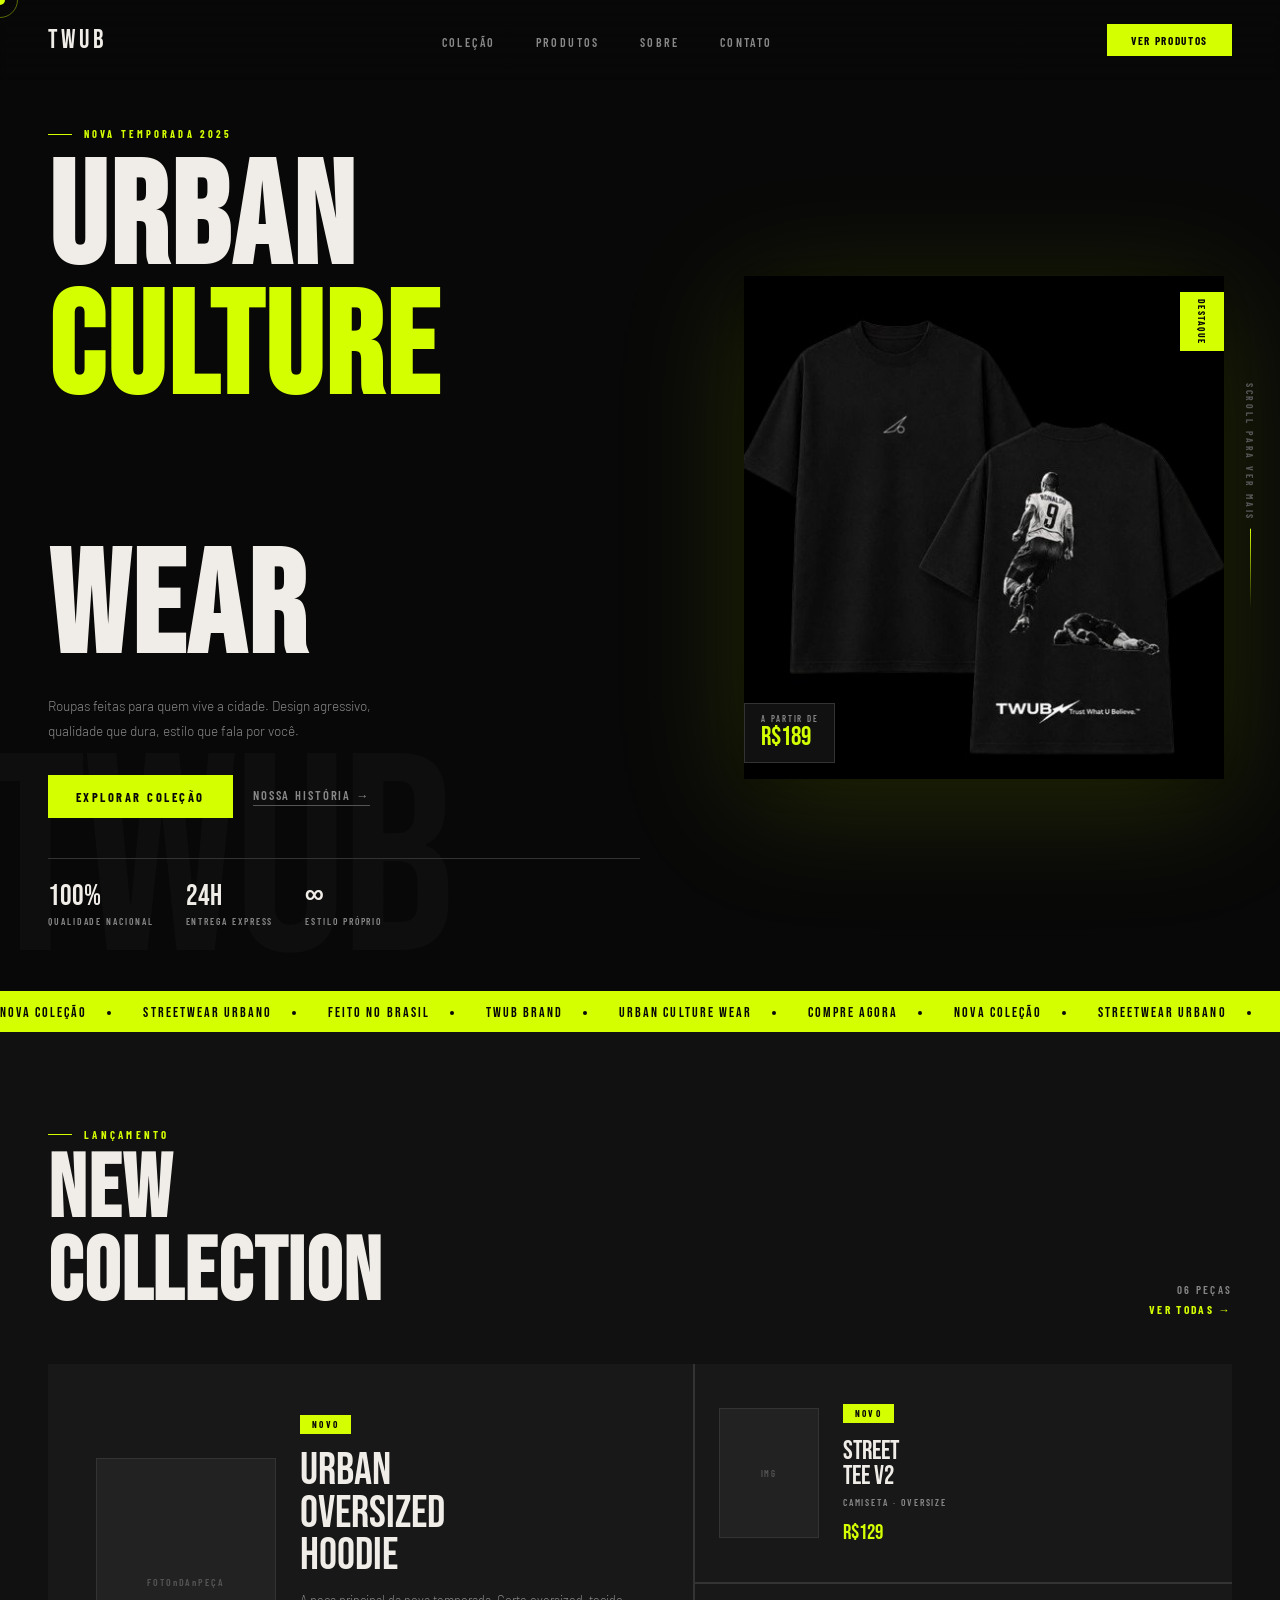
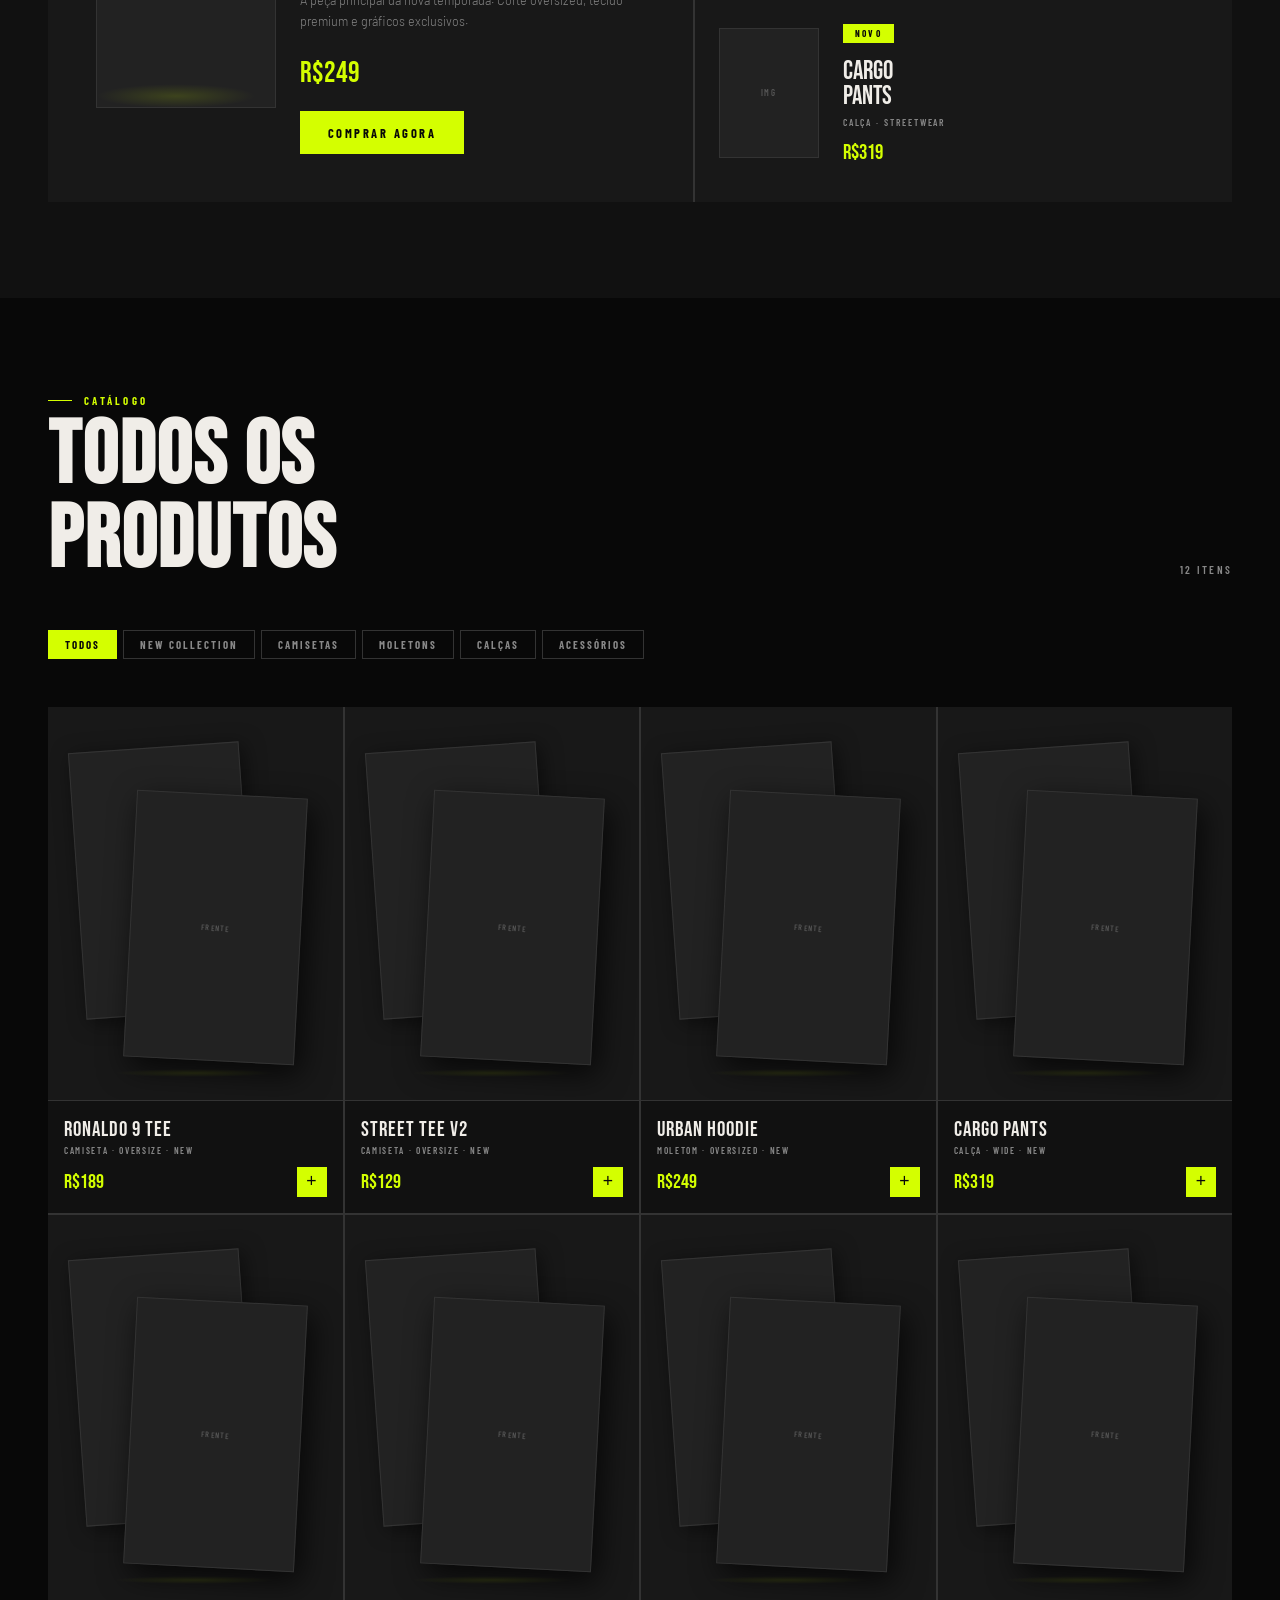
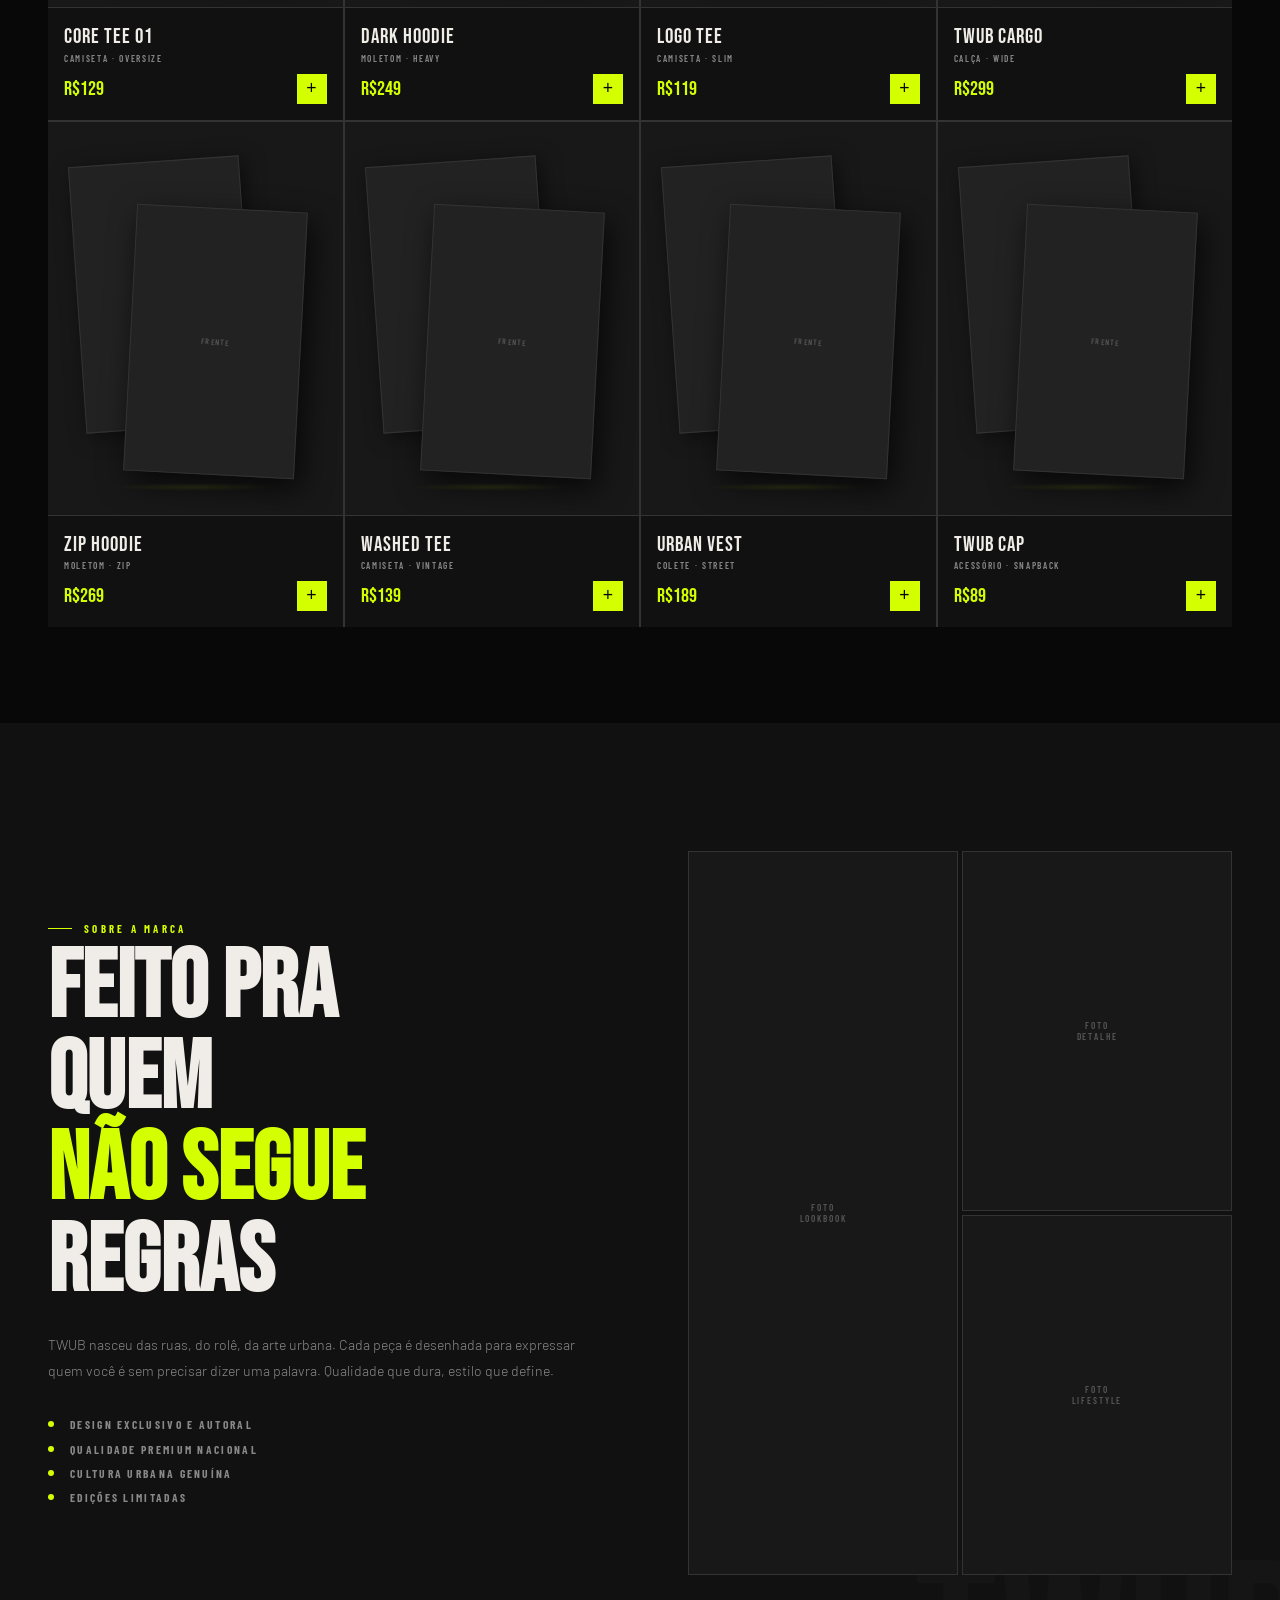
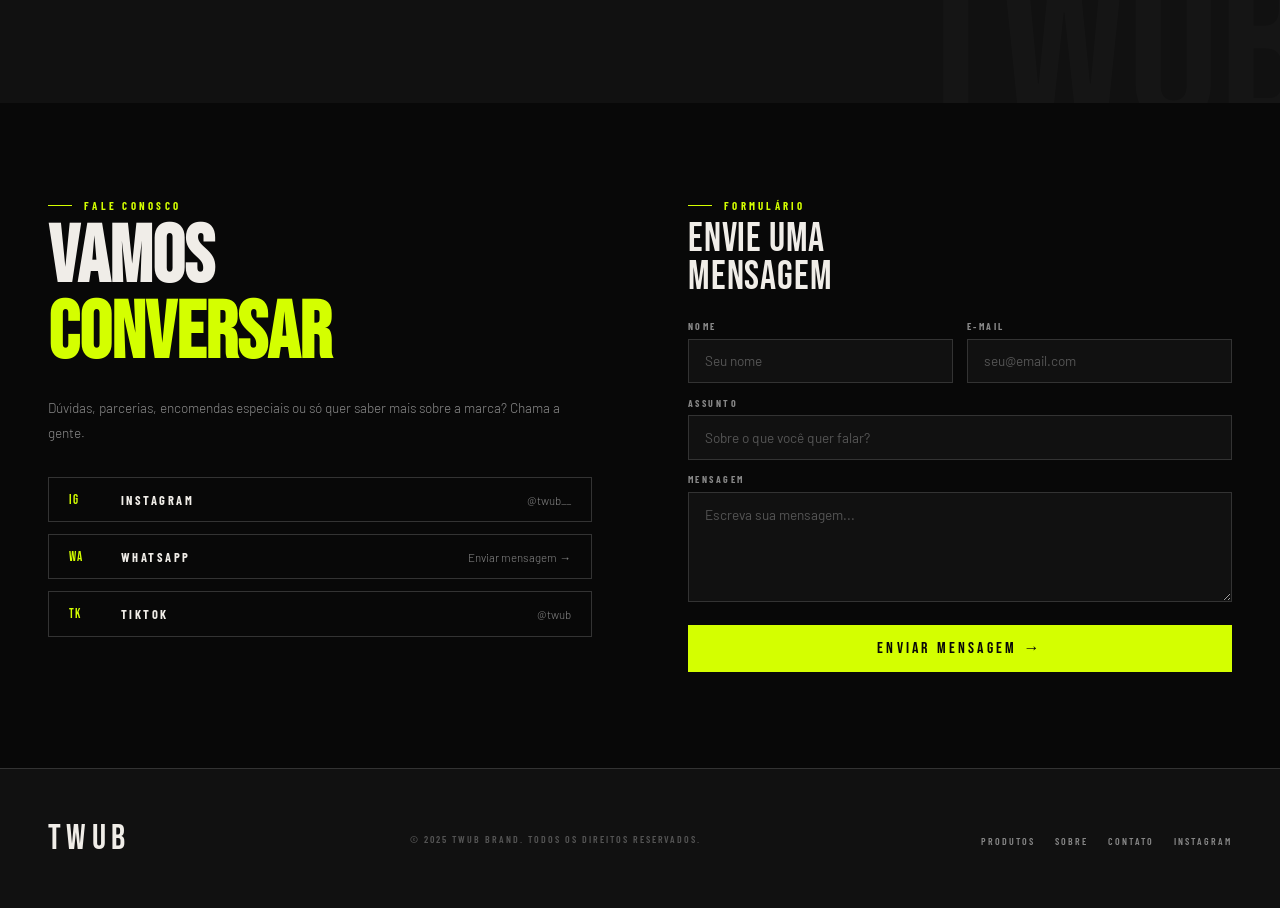
==== commit ca51c195: "Rename twub_streetwear_v2.html to index.html" ====
--- a/index.html
+++ b/index.html
@@ -31,7 +31,12 @@
     cursor: none;
   }
 
-  /* CUSTOM CURSOR */
+  /* CUSTOM CURSOR - hide on touch devices */
+  @media (hover: none) {
+    body { cursor: auto; }
+    .cursor, .cursor-ring { display: none; }
+  }
+
   .cursor {
     position: fixed;
     width: 10px;
@@ -56,7 +61,9 @@
     transition: transform 0.15s ease, width 0.2s ease, height 0.2s ease;
   }
 
-  /* NAV */
+  /* ========================
+     NAV - mobile first
+  ======================== */
   nav {
     position: fixed;
     top: 0;
@@ -66,70 +73,137 @@
     display: flex;
     align-items: center;
     justify-content: space-between;
-    padding: 1.5rem 3rem;
-    background: linear-gradient(to bottom, rgba(8,8,8,0.9) 0%, transparent 100%);
-    backdrop-filter: blur(2px);
+    padding: 1rem 1.25rem;
+    background: linear-gradient(to bottom, rgba(8,8,8,0.95) 0%, transparent 100%);
+    backdrop-filter: blur(4px);
+    gap: 1rem;
   }
 
   .nav-logo {
     font-family: 'Bebas Neue', sans-serif;
-    font-size: 2rem;
+    font-size: 1.6rem;
     letter-spacing: 0.15em;
     color: var(--white);
     text-decoration: none;
+    flex-shrink: 0;
   }
 
   .nav-logo span { color: var(--accent); }
 
+  /* Hamburger - mobile only */
+  .nav-hamburger {
+    display: flex;
+    flex-direction: column;
+    gap: 5px;
+    cursor: pointer;
+    padding: 4px;
+    background: none;
+    border: none;
+  }
+
+  .nav-hamburger span {
+    display: block;
+    width: 22px;
+    height: 2px;
+    background: var(--white);
+    transition: all 0.3s;
+  }
+
+  .nav-hamburger.open span:nth-child(1) { transform: translateY(7px) rotate(45deg); }
+  .nav-hamburger.open span:nth-child(2) { opacity: 0; }
+  .nav-hamburger.open span:nth-child(3) { transform: translateY(-7px) rotate(-45deg); }
+
   .nav-links {
-    display: flex;
-    gap: 2.5rem;
+    display: none;
+    position: absolute;
+    top: 100%;
+    left: 0;
+    right: 0;
+    background: rgba(8,8,8,0.98);
+    flex-direction: column;
+    gap: 0;
     list-style: none;
-  }
-
-  .nav-links a {
-    font-family: 'Barlow Condensed', sans-serif;
-    font-size: 0.8rem;
+    border-top: 1px solid var(--gray);
+  }
+
+  .nav-links.open { display: flex; }
+
+  .nav-links li a {
+    display: block;
+    padding: 1rem 1.5rem;
+    font-family: 'Barlow Condensed', sans-serif;
+    font-size: 0.85rem;
     font-weight: 600;
     letter-spacing: 0.2em;
     text-transform: uppercase;
     color: var(--gray3);
     text-decoration: none;
-    transition: color 0.2s;
-  }
-
-  .nav-links a:hover { color: var(--accent); }
+    border-bottom: 1px solid var(--gray);
+    transition: color 0.2s, background 0.2s;
+  }
+
+  .nav-links li a:hover { color: var(--accent); background: var(--dark); }
 
   .nav-cta {
     font-family: 'Barlow Condensed', sans-serif;
-    font-size: 0.75rem;
+    font-size: 0.7rem;
     font-weight: 700;
-    letter-spacing: 0.2em;
+    letter-spacing: 0.15em;
     text-transform: uppercase;
     color: var(--black);
     background: var(--accent);
-    padding: 0.6rem 1.5rem;
+    padding: 0.5rem 1rem;
     text-decoration: none;
     transition: background 0.2s;
+    flex-shrink: 0;
+    white-space: nowrap;
   }
 
   .nav-cta:hover { background: var(--accent2); }
 
-  /* HERO */
+  /* Tablet+ nav */
+  @media (min-width: 768px) {
+    nav { padding: 1.5rem 2rem; }
+    .nav-hamburger { display: none; }
+    .nav-links {
+      display: flex !important;
+      position: static;
+      flex-direction: row;
+      gap: 2rem;
+      background: none;
+      border: none;
+    }
+    .nav-links li a {
+      display: inline;
+      padding: 0;
+      border: none;
+      font-size: 0.75rem;
+    }
+    .nav-cta { padding: 0.6rem 1.5rem; }
+  }
+
+  @media (min-width: 1024px) {
+    nav { padding: 1.5rem 3rem; }
+    .nav-links { gap: 2.5rem; }
+  }
+
+  /* ========================
+     HERO - mobile first
+  ======================== */
   .hero {
     min-height: 100vh;
-    display: grid;
-    grid-template-columns: 1fr 1fr;
+    display: flex;
+    flex-direction: column;
     position: relative;
     overflow: hidden;
   }
 
   .hero-bg-text {
     position: absolute;
-    bottom: -2rem;
+    bottom: -1rem;
     left: -1rem;
     font-family: 'Bebas Neue', sans-serif;
-    font-size: 22vw;
+    font-size: 35vw;
     line-height: 1;
     color: rgba(255,255,255,0.025);
     white-space: nowrap;
@@ -141,20 +215,21 @@
   .hero-left {
     display: flex;
     flex-direction: column;
-    justify-content: center;
-    padding: 8rem 3rem 4rem 3rem;
+    justify-content: flex-end;
+    padding: 7rem 1.25rem 2rem;
     position: relative;
     z-index: 2;
+    order: 2;
   }
 
   .hero-tag {
     font-family: 'Barlow Condensed', sans-serif;
-    font-size: 0.7rem;
+    font-size: 0.65rem;
     font-weight: 700;
     letter-spacing: 0.3em;
     text-transform: uppercase;
     color: var(--accent);
-    margin-bottom: 1.5rem;
+    margin-bottom: 1rem;
     display: flex;
     align-items: center;
     gap: 0.75rem;
@@ -163,18 +238,18 @@
   .hero-tag::before {
     content: '';
     display: block;
-    width: 2rem;
+    width: 1.5rem;
     height: 1px;
     background: var(--accent);
   }
 
   .hero-title {
     font-family: 'Bebas Neue', sans-serif;
-    font-size: clamp(5rem, 8vw, 9rem);
+    font-size: clamp(4rem, 14vw, 9rem);
     line-height: 0.9;
     letter-spacing: 0.02em;
     color: var(--white);
-    margin-bottom: 2rem;
+    margin-bottom: 1.25rem;
   }
 
   .hero-title em {
@@ -185,29 +260,30 @@
 
   .hero-desc {
     font-family: 'Barlow', sans-serif;
-    font-size: 0.9rem;
+    font-size: 0.85rem;
     font-weight: 300;
     line-height: 1.8;
     color: var(--gray3);
     max-width: 340px;
-    margin-bottom: 3rem;
+    margin-bottom: 2rem;
   }
 
   .hero-actions {
     display: flex;
     align-items: center;
-    gap: 1.5rem;
+    gap: 1.25rem;
+    flex-wrap: wrap;
   }
 
   .btn-primary {
     font-family: 'Barlow Condensed', sans-serif;
-    font-size: 0.8rem;
+    font-size: 0.78rem;
     font-weight: 700;
     letter-spacing: 0.2em;
     text-transform: uppercase;
     color: var(--black);
     background: var(--accent);
-    padding: 1rem 2rem;
+    padding: 0.9rem 1.75rem;
     text-decoration: none;
     transition: background 0.2s, transform 0.2s;
     display: inline-block;
@@ -217,7 +293,7 @@
 
   .btn-ghost {
     font-family: 'Barlow Condensed', sans-serif;
-    font-size: 0.8rem;
+    font-size: 0.78rem;
     font-weight: 600;
     letter-spacing: 0.15em;
     text-transform: uppercase;
@@ -232,15 +308,16 @@
 
   .hero-stats {
     display: flex;
-    gap: 2.5rem;
-    margin-top: 4rem;
-    padding-top: 2rem;
+    gap: 2rem;
+    margin-top: 2.5rem;
+    padding-top: 1.5rem;
     border-top: 1px solid var(--gray);
+    flex-wrap: wrap;
   }
 
   .stat-num {
     font-family: 'Bebas Neue', sans-serif;
-    font-size: 2rem;
+    font-size: 1.8rem;
     color: var(--white);
     display: block;
     line-height: 1;
@@ -248,22 +325,24 @@
 
   .stat-label {
     font-family: 'Barlow Condensed', sans-serif;
-    font-size: 0.65rem;
+    font-size: 0.6rem;
     font-weight: 600;
     letter-spacing: 0.2em;
     text-transform: uppercase;
     color: var(--gray3);
     display: block;
-    margin-top: 0.25rem;
-  }
-
-  /* HERO RIGHT - floating product */
+    margin-top: 0.2rem;
+  }
+
+  /* HERO RIGHT - shirt image area */
   .hero-right {
+    order: 1;
     position: relative;
     display: flex;
     align-items: center;
     justify-content: center;
-    overflow: hidden;
+    min-height: 50vw;
+    overflow: visible;
   }
 
   .hero-product-area {
@@ -273,16 +352,17 @@
     display: flex;
     align-items: center;
     justify-content: center;
-  }
-
-  /* Glow effect */
+    padding: 2rem 1rem 0;
+  }
+
   .hero-glow {
     position: absolute;
-    width: 400px;
-    height: 400px;
-    background: radial-gradient(circle, rgba(212,255,0,0.08) 0%, transparent 70%);
+    width: 280px;
+    height: 280px;
+    background: radial-gradient(circle, rgba(212,255,0,0.1) 0%, transparent 70%);
     border-radius: 50%;
     animation: pulse 4s ease-in-out infinite;
+    pointer-events: none;
   }
 
   @keyframes pulse {
@@ -290,71 +370,35 @@
     50% { transform: scale(1.1); opacity: 1; }
   }
 
-  /* Floating product placeholder */
   .product-float {
     position: relative;
     z-index: 2;
     animation: float 6s ease-in-out infinite;
-    width: 340px;
-    height: 460px;
     display: flex;
     align-items: center;
     justify-content: center;
+  }
+
+  .product-float img {
+    width: clamp(260px, 70vw, 480px);
+    height: auto;
+    display: block;
+    filter: drop-shadow(0 20px 60px rgba(212,255,0,0.15)) drop-shadow(0 5px 20px rgba(0,0,0,0.8));
   }
 
   @keyframes float {
     0%, 100% { transform: translateY(0px) rotate(-1deg); }
-    50% { transform: translateY(-20px) rotate(1deg); }
-  }
-
-  .product-placeholder {
-    width: 100%;
-    height: 100%;
-    background: linear-gradient(135deg, var(--dark2) 0%, var(--dark3) 100%);
-    border: 1px solid var(--gray);
-    display: flex;
-    flex-direction: column;
-    align-items: center;
-    justify-content: center;
-    gap: 1rem;
-    position: relative;
-    overflow: hidden;
-  }
-
-  .product-placeholder::before {
-    content: '';
-    position: absolute;
-    top: 0;
-    left: 0;
-    right: 0;
-    height: 2px;
-    background: var(--accent);
-  }
-
-  .placeholder-icon {
-    font-family: 'Bebas Neue', sans-serif;
-    font-size: 5rem;
-    color: var(--gray);
-    line-height: 1;
-  }
-
-  .placeholder-text {
-    font-family: 'Barlow Condensed', sans-serif;
-    font-size: 0.7rem;
-    font-weight: 600;
-    letter-spacing: 0.3em;
-    text-transform: uppercase;
-    color: var(--gray2);
+    50% { transform: translateY(-18px) rotate(1deg); }
   }
 
   .product-badge {
     position: absolute;
-    top: 1.5rem;
-    right: -1rem;
+    top: 1rem;
+    right: 0;
     background: var(--accent);
     color: var(--black);
     font-family: 'Barlow Condensed', sans-serif;
-    font-size: 0.65rem;
+    font-size: 0.6rem;
     font-weight: 700;
     letter-spacing: 0.15em;
     text-transform: uppercase;
@@ -365,16 +409,16 @@
 
   .product-price-tag {
     position: absolute;
-    bottom: 2rem;
-    left: -1.5rem;
+    bottom: 1rem;
+    left: 0;
     background: var(--dark);
     border: 1px solid var(--gray);
-    padding: 0.75rem 1.25rem;
+    padding: 0.6rem 1rem;
   }
 
   .price-label {
     font-family: 'Barlow Condensed', sans-serif;
-    font-size: 0.6rem;
+    font-size: 0.55rem;
     font-weight: 600;
     letter-spacing: 0.2em;
     text-transform: uppercase;
@@ -384,46 +428,75 @@
 
   .price-value {
     font-family: 'Bebas Neue', sans-serif;
-    font-size: 1.8rem;
+    font-size: 1.6rem;
     color: var(--accent);
     display: block;
     line-height: 1.1;
   }
 
-  /* Decorative elements */
   .hero-line {
-    position: absolute;
-    right: 3rem;
-    top: 50%;
-    transform: translateY(-50%);
-    display: flex;
-    flex-direction: column;
-    gap: 0.5rem;
-    align-items: center;
-    z-index: 3;
-  }
-
-  .hero-line-text {
-    font-family: 'Barlow Condensed', sans-serif;
-    font-size: 0.6rem;
-    font-weight: 700;
-    letter-spacing: 0.3em;
-    text-transform: uppercase;
-    color: var(--gray2);
-    writing-mode: vertical-rl;
-    text-orientation: mixed;
-  }
-
-  .hero-line-bar {
-    width: 1px;
-    height: 80px;
-    background: linear-gradient(to bottom, var(--accent), transparent);
-  }
-
-  /* TICKER */
+    display: none;
+  }
+
+  /* Tablet hero layout */
+  @media (min-width: 768px) {
+    .hero {
+      flex-direction: row;
+    }
+    .hero-left {
+      order: 1;
+      flex: 1;
+      justify-content: center;
+      padding: 8rem 2rem 4rem;
+    }
+    .hero-right {
+      order: 2;
+      flex: 1;
+      min-height: 100vh;
+    }
+    .hero-product-area { padding: 6rem 2rem 2rem; }
+    .hero-glow { width: 360px; height: 360px; }
+    .hero-line {
+      display: flex;
+      position: absolute;
+      right: 1.5rem;
+      top: 50%;
+      transform: translateY(-50%);
+      flex-direction: column;
+      gap: 0.5rem;
+      align-items: center;
+      z-index: 3;
+    }
+    .hero-line-text {
+      font-family: 'Barlow Condensed', sans-serif;
+      font-size: 0.6rem;
+      font-weight: 700;
+      letter-spacing: 0.3em;
+      text-transform: uppercase;
+      color: var(--gray2);
+      writing-mode: vertical-rl;
+    }
+    .hero-line-bar {
+      width: 1px;
+      height: 80px;
+      background: linear-gradient(to bottom, var(--accent), transparent);
+    }
+    .hero-bg-text { font-size: 22vw; }
+    .product-float img { width: clamp(280px, 40vw, 480px); }
+  }
+
+  @media (min-width: 1024px) {
+    .hero-left { padding: 8rem 3rem 4rem; }
+    .hero-product-area { padding: 6rem 3rem 2rem; }
+    .hero-glow { width: 400px; height: 400px; }
+  }
+
+  /* ========================
+     TICKER
+  ======================== */
   .ticker {
     background: var(--accent);
-    padding: 0.75rem 0;
+    padding: 0.65rem 0;
     overflow: hidden;
     white-space: nowrap;
   }
@@ -431,7 +504,7 @@
   .ticker-inner {
     display: inline-flex;
     animation: ticker 20s linear infinite;
-    gap: 3rem;
+    gap: 2rem;
   }
 
   @keyframes ticker {
@@ -441,12 +514,12 @@
 
   .ticker-item {
     font-family: 'Bebas Neue', sans-serif;
-    font-size: 0.9rem;
+    font-size: 0.85rem;
     letter-spacing: 0.15em;
     color: var(--black);
     display: flex;
     align-items: center;
-    gap: 1.5rem;
+    gap: 1.25rem;
   }
 
   .ticker-dot {
@@ -456,24 +529,33 @@
     border-radius: 50%;
   }
 
-  /* NEW COLLECTION */
+  /* ========================
+     NEW COLLECTION - mobile first
+  ======================== */
   .new-collection {
-    padding: 6rem 3rem;
+    padding: 4rem 1.25rem;
     background: var(--dark);
     position: relative;
     overflow: hidden;
   }
 
+  @media (min-width: 768px) { .new-collection { padding: 5rem 2rem; } }
+  @media (min-width: 1024px) { .new-collection { padding: 6rem 3rem; } }
+
   .section-header {
     display: flex;
     align-items: flex-end;
     justify-content: space-between;
-    margin-bottom: 3rem;
-  }
+    margin-bottom: 2rem;
+    gap: 1rem;
+    flex-wrap: wrap;
+  }
+
+  @media (min-width: 768px) { .section-header { margin-bottom: 3rem; } }
 
   .section-tag {
     font-family: 'Barlow Condensed', sans-serif;
-    font-size: 0.7rem;
+    font-size: 0.68rem;
     font-weight: 700;
     letter-spacing: 0.3em;
     text-transform: uppercase;
@@ -481,7 +563,7 @@
     display: flex;
     align-items: center;
     gap: 0.75rem;
-    margin-bottom: 0.75rem;
+    margin-bottom: 0.5rem;
   }
 
   .section-tag::before {
@@ -490,11 +572,12 @@
     width: 1.5rem;
     height: 1px;
     background: var(--accent);
+    flex-shrink: 0;
   }
 
   .section-title {
     font-family: 'Bebas Neue', sans-serif;
-    font-size: clamp(3rem, 5vw, 5.5rem);
+    font-size: clamp(2.5rem, 8vw, 5.5rem);
     line-height: 0.95;
     letter-spacing: 0.02em;
     color: var(--white);
@@ -502,17 +585,17 @@
 
   .section-count {
     font-family: 'Barlow Condensed', sans-serif;
-    font-size: 0.75rem;
+    font-size: 0.7rem;
     font-weight: 600;
     letter-spacing: 0.2em;
     text-transform: uppercase;
     color: var(--gray3);
-    margin-bottom: 0.5rem;
+    margin-bottom: 0.4rem;
   }
 
   .view-all {
     font-family: 'Barlow Condensed', sans-serif;
-    font-size: 0.75rem;
+    font-size: 0.72rem;
     font-weight: 700;
     letter-spacing: 0.2em;
     text-transform: uppercase;
@@ -522,31 +605,52 @@
     align-items: center;
     gap: 0.5rem;
     transition: gap 0.2s;
+    cursor: pointer;
+    background: none;
+    border: none;
   }
 
   .view-all:hover { gap: 1rem; }
 
-  /* NEW COLLECTION FEATURED */
+  /* NEW COLLECTION FEATURED - mobile first stack */
   .collection-featured {
-    display: grid;
-    grid-template-columns: 1.2fr 1fr;
+    display: flex;
+    flex-direction: column;
     gap: 2px;
     background: var(--gray);
   }
 
+  @media (min-width: 768px) {
+    .collection-featured {
+      display: grid;
+      grid-template-columns: 1.2fr 1fr;
+    }
+  }
+
   .collection-main {
     background: var(--dark2);
-    padding: 3rem;
-    display: flex;
-    gap: 2rem;
-    align-items: center;
+    padding: 2rem 1.25rem;
+    display: flex;
+    flex-direction: column;
+    gap: 1.5rem;
+    align-items: flex-start;
     position: relative;
     overflow: hidden;
   }
 
+  @media (min-width: 480px) {
+    .collection-main {
+      flex-direction: row;
+      align-items: center;
+      padding: 2.5rem;
+    }
+  }
+
+  @media (min-width: 1024px) { .collection-main { padding: 3rem; } }
+
   .collection-main-img {
-    width: 200px;
-    height: 280px;
+    width: 160px;
+    height: 220px;
     flex-shrink: 0;
     background: var(--dark3);
     border: 1px solid var(--gray);
@@ -557,10 +661,14 @@
     position: relative;
   }
 
+  @media (min-width: 768px) {
+    .collection-main-img { width: 180px; height: 250px; }
+  }
+
   .collection-main-img::after {
     content: 'FOTO\nDA\nPEÇA';
     font-family: 'Barlow Condensed', sans-serif;
-    font-size: 0.65rem;
+    font-size: 0.62rem;
     font-weight: 600;
     letter-spacing: 0.2em;
     text-align: center;
@@ -572,9 +680,9 @@
   .collection-main-shadow {
     position: absolute;
     bottom: 0;
-    left: 3rem;
-    width: 200px;
-    height: 30px;
+    left: 0;
+    width: 160px;
+    height: 24px;
     background: radial-gradient(ellipse, rgba(212,255,0,0.15) 0%, transparent 70%);
     animation: shadowFloat 5s ease-in-out infinite;
   }
@@ -584,71 +692,81 @@
     50% { transform: scaleX(0.8); opacity: 0.4; }
   }
 
-  .collection-main-info {
-    flex: 1;
-  }
+  .collection-main-info { flex: 1; }
 
   .new-badge {
     display: inline-block;
     background: var(--accent);
     color: var(--black);
     font-family: 'Barlow Condensed', sans-serif;
-    font-size: 0.6rem;
+    font-size: 0.58rem;
     font-weight: 700;
     letter-spacing: 0.25em;
     text-transform: uppercase;
-    padding: 0.3rem 0.75rem;
-    margin-bottom: 1.5rem;
+    padding: 0.25rem 0.75rem;
+    margin-bottom: 1rem;
   }
 
   .collection-main-name {
     font-family: 'Bebas Neue', sans-serif;
-    font-size: 2.8rem;
+    font-size: clamp(2rem, 5vw, 2.8rem);
     line-height: 0.95;
     color: var(--white);
-    margin-bottom: 1rem;
+    margin-bottom: 0.75rem;
   }
 
   .collection-main-desc {
     font-family: 'Barlow', sans-serif;
-    font-size: 0.8rem;
+    font-size: 0.78rem;
     font-weight: 300;
     color: var(--gray3);
     line-height: 1.7;
-    margin-bottom: 2rem;
+    margin-bottom: 1.5rem;
   }
 
   .collection-main-price {
     font-family: 'Bebas Neue', sans-serif;
-    font-size: 2rem;
+    font-size: 1.8rem;
     color: var(--accent);
-    margin-bottom: 1.5rem;
+    margin-bottom: 1.25rem;
     display: block;
   }
 
   /* COLLECTION SIDE ITEMS */
   .collection-side {
     display: grid;
-    grid-template-rows: 1fr 1fr;
+    grid-template-columns: 1fr 1fr;
     gap: 2px;
+  }
+
+  @media (min-width: 768px) {
+    .collection-side {
+      grid-template-columns: 1fr;
+      grid-template-rows: 1fr 1fr;
+    }
   }
 
   .side-item {
     background: var(--dark2);
-    padding: 2rem;
-    display: flex;
-    align-items: center;
-    gap: 1.5rem;
+    padding: 1.25rem;
+    display: flex;
+    align-items: center;
+    gap: 1rem;
     transition: background 0.2s;
     position: relative;
     overflow: hidden;
+    flex-direction: column;
+  }
+
+  @media (min-width: 480px) {
+    .side-item { flex-direction: row; padding: 1.5rem; gap: 1.5rem; }
   }
 
   .side-item:hover { background: var(--dark3); }
 
   .side-item-img {
-    width: 100px;
-    height: 130px;
+    width: 80px;
+    height: 110px;
     flex-shrink: 0;
     background: var(--dark3);
     border: 1px solid var(--gray);
@@ -658,9 +776,9 @@
     animation: float 7s ease-in-out infinite;
   }
 
-  .side-item:nth-child(2) .side-item-img {
-    animation-delay: -3s;
-  }
+  @media (min-width: 768px) { .side-item-img { width: 100px; height: 130px; } }
+
+  .side-item:nth-child(2) .side-item-img { animation-delay: -3s; }
 
   .side-item-img::after {
     content: 'IMG';
@@ -671,40 +789,43 @@
     color: var(--gray2);
   }
 
-  .side-item-info {
-    flex: 1;
-  }
+  .side-item-info { flex: 1; }
 
   .side-item-name {
     font-family: 'Bebas Neue', sans-serif;
-    font-size: 1.6rem;
+    font-size: clamp(1.2rem, 3vw, 1.6rem);
     color: var(--white);
     line-height: 1;
-    margin-bottom: 0.5rem;
+    margin-bottom: 0.4rem;
   }
 
   .side-item-type {
     font-family: 'Barlow Condensed', sans-serif;
-    font-size: 0.65rem;
+    font-size: 0.6rem;
     font-weight: 600;
     letter-spacing: 0.2em;
     text-transform: uppercase;
     color: var(--gray3);
-    margin-bottom: 1rem;
+    margin-bottom: 0.75rem;
   }
 
   .side-item-price {
     font-family: 'Bebas Neue', sans-serif;
-    font-size: 1.4rem;
+    font-size: 1.3rem;
     color: var(--accent);
   }
 
-  /* PRODUCTS GRID */
+  /* ========================
+     PRODUCTS GRID - mobile first
+  ======================== */
   .products {
-    padding: 6rem 3rem;
+    padding: 4rem 1.25rem;
     background: var(--black);
     position: relative;
   }
+
+  @media (min-width: 768px) { .products { padding: 5rem 2rem; } }
+  @media (min-width: 1024px) { .products { padding: 6rem 3rem; } }
 
   .products-bg-text {
     position: absolute;
@@ -722,21 +843,24 @@
 
   .products-filters {
     display: flex;
-    gap: 0.5rem;
-    margin-bottom: 3rem;
-  }
+    gap: 0.4rem;
+    margin-bottom: 2rem;
+    flex-wrap: wrap;
+  }
+
+  @media (min-width: 768px) { .products-filters { margin-bottom: 3rem; } }
 
   .filter-btn {
     font-family: 'Barlow Condensed', sans-serif;
-    font-size: 0.7rem;
+    font-size: 0.68rem;
     font-weight: 700;
-    letter-spacing: 0.2em;
+    letter-spacing: 0.18em;
     text-transform: uppercase;
-    padding: 0.5rem 1.25rem;
+    padding: 0.45rem 1rem;
     border: 1px solid var(--gray);
     background: transparent;
     color: var(--gray3);
-    cursor: none;
+    cursor: pointer;
     transition: all 0.2s;
   }
 
@@ -746,26 +870,32 @@
     color: var(--black);
   }
 
+  /* Products grid: 2 cols mobile, 3 tablet, 4 desktop */
   .products-grid {
     display: grid;
-    grid-template-columns: repeat(4, 1fr);
+    grid-template-columns: repeat(2, 1fr);
     gap: 2px;
     background: var(--gray);
     position: relative;
     z-index: 2;
   }
 
+  @media (min-width: 640px) { .products-grid { grid-template-columns: repeat(3, 1fr); } }
+  @media (min-width: 1024px) { .products-grid { grid-template-columns: repeat(4, 1fr); } }
+
   .product-card {
     background: var(--dark);
-    padding: 0;
     overflow: hidden;
     transition: background 0.3s;
     position: relative;
   }
 
+  /* hidden by filter */
+  .product-card[data-hidden="true"] { display: none; }
+
   .product-card:hover { background: var(--dark2); }
-  .product-card:hover .product-card-img-inner { transform: translateY(-8px); }
-
+
+  /* ---- Dual-photo card image area ---- */
   .product-card-img {
     width: 100%;
     aspect-ratio: 3/4;
@@ -777,43 +907,69 @@
     justify-content: center;
   }
 
-  .product-card-img-inner {
-    width: 75%;
-    height: 75%;
+  /* Two overlapping shirt silhouettes */
+  .img-back, .img-front {
+    position: absolute;
+    width: 58%;
+    height: 68%;
     background: var(--dark3);
     border: 1px solid var(--gray);
     display: flex;
     align-items: center;
     justify-content: center;
-    transition: transform 0.4s ease;
-    position: relative;
-  }
-
-  /* Shadow under floating product */
+    font-family: 'Barlow Condensed', sans-serif;
+    font-size: 0.5rem;
+    font-weight: 600;
+    letter-spacing: 0.15em;
+    color: var(--gray2);
+    transition: transform 0.5s ease, box-shadow 0.4s ease;
+  }
+
+  /* Back card: offset top-left */
+  .img-back {
+    top: 10%;
+    left: 10%;
+    z-index: 1;
+    transform: rotate(-4deg);
+    box-shadow: 4px 4px 20px rgba(0,0,0,0.5);
+  }
+
+  /* Front card: offset bottom-right, on top */
+  .img-front {
+    top: 22%;
+    left: 28%;
+    z-index: 2;
+    transform: rotate(3deg);
+    box-shadow: 6px 10px 30px rgba(0,0,0,0.7);
+  }
+
+  /* Hover: spread slightly */
+  .product-card:hover .img-back {
+    transform: rotate(-6deg) translate(-4px, -4px);
+    box-shadow: 6px 6px 28px rgba(212,255,0,0.08);
+  }
+
+  .product-card:hover .img-front {
+    transform: rotate(5deg) translate(4px, -8px);
+    box-shadow: 8px 14px 36px rgba(0,0,0,0.8);
+  }
+
   .float-shadow {
     position: absolute;
-    bottom: 10%;
+    bottom: 6%;
     left: 50%;
     transform: translateX(-50%);
     width: 55%;
     height: 8px;
     background: radial-gradient(ellipse, rgba(212,255,0,0.12) 0%, transparent 70%);
     transition: all 0.4s ease;
+    z-index: 0;
   }
 
   .product-card:hover .float-shadow {
     width: 45%;
     opacity: 0.5;
-    bottom: 8%;
-  }
-
-  .product-card-img-inner::after {
-    content: 'FOTO';
-    font-family: 'Barlow Condensed', sans-serif;
-    font-size: 0.6rem;
-    font-weight: 600;
-    letter-spacing: 0.2em;
-    color: var(--gray2);
+    bottom: 4%;
   }
 
   .card-top-line {
@@ -826,31 +982,34 @@
     transform: scaleX(0);
     transform-origin: left;
     transition: transform 0.3s;
+    z-index: 10;
   }
 
   .product-card:hover .card-top-line { transform: scaleX(1); }
 
   .product-card-info {
-    padding: 1.25rem;
+    padding: 1rem;
     border-top: 1px solid var(--gray);
   }
 
   .product-card-name {
     font-family: 'Bebas Neue', sans-serif;
-    font-size: 1.3rem;
+    font-size: 1.1rem;
     color: var(--white);
     letter-spacing: 0.05em;
-    margin-bottom: 0.25rem;
-  }
+    margin-bottom: 0.2rem;
+  }
+
+  @media (min-width: 768px) { .product-card-name { font-size: 1.3rem; } }
 
   .product-card-type {
     font-family: 'Barlow Condensed', sans-serif;
-    font-size: 0.6rem;
+    font-size: 0.58rem;
     font-weight: 600;
-    letter-spacing: 0.2em;
+    letter-spacing: 0.18em;
     text-transform: uppercase;
     color: var(--gray3);
-    margin-bottom: 0.75rem;
+    margin-bottom: 0.65rem;
   }
 
   .product-card-bottom {
@@ -861,37 +1020,56 @@
 
   .product-card-price {
     font-family: 'Bebas Neue', sans-serif;
-    font-size: 1.4rem;
+    font-size: 1.25rem;
     color: var(--accent);
   }
 
   .add-btn {
-    width: 32px;
-    height: 32px;
+    width: 30px;
+    height: 30px;
     background: var(--accent);
     border: none;
     color: var(--black);
-    font-size: 1.2rem;
+    font-size: 1.1rem;
     display: flex;
     align-items: center;
     justify-content: center;
-    cursor: none;
+    cursor: pointer;
     transition: background 0.2s, transform 0.2s;
     line-height: 1;
+    flex-shrink: 0;
   }
 
   .add-btn:hover { background: var(--accent2); transform: rotate(90deg); }
 
-  /* MANIFESTO */
+  /* ========================
+     MANIFESTO - mobile first
+  ======================== */
   .manifesto {
-    padding: 8rem 3rem;
+    padding: 5rem 1.25rem;
     background: var(--dark);
-    display: grid;
-    grid-template-columns: 1fr 1fr;
-    gap: 6rem;
-    align-items: center;
+    display: flex;
+    flex-direction: column;
+    gap: 3rem;
     position: relative;
     overflow: hidden;
+  }
+
+  @media (min-width: 768px) {
+    .manifesto {
+      display: grid;
+      grid-template-columns: 1fr 1fr;
+      gap: 4rem;
+      align-items: center;
+      padding: 6rem 2rem;
+    }
+  }
+
+  @media (min-width: 1024px) {
+    .manifesto {
+      gap: 6rem;
+      padding: 8rem 3rem;
+    }
   }
 
   .manifesto-bg {
@@ -905,45 +1083,35 @@
     line-height: 1;
   }
 
-  .manifesto-left {
-    position: relative;
-    z-index: 2;
-  }
+  .manifesto-left { position: relative; z-index: 2; }
 
   .manifesto-title {
     font-family: 'Bebas Neue', sans-serif;
-    font-size: clamp(3.5rem, 5vw, 6rem);
+    font-size: clamp(3rem, 8vw, 6rem);
     line-height: 0.95;
     color: var(--white);
-    margin-bottom: 2rem;
-  }
-
-  .manifesto-title em {
-    font-style: normal;
-    color: var(--accent);
-  }
+    margin-bottom: 1.5rem;
+  }
+
+  .manifesto-title em { font-style: normal; color: var(--accent); }
 
   .manifesto-text {
     font-family: 'Barlow', sans-serif;
-    font-size: 0.9rem;
+    font-size: 0.88rem;
     font-weight: 300;
     line-height: 1.9;
     color: var(--gray3);
-    margin-bottom: 2.5rem;
-  }
-
-  .manifesto-values {
-    display: flex;
-    flex-direction: column;
-    gap: 0.75rem;
-  }
+    margin-bottom: 2rem;
+  }
+
+  .manifesto-values { display: flex; flex-direction: column; gap: 0.65rem; }
 
   .value-item {
     display: flex;
     align-items: center;
     gap: 1rem;
     font-family: 'Barlow Condensed', sans-serif;
-    font-size: 0.75rem;
+    font-size: 0.72rem;
     font-weight: 700;
     letter-spacing: 0.2em;
     text-transform: uppercase;
@@ -963,9 +1131,6 @@
   .manifesto-right {
     position: relative;
     z-index: 2;
-    display: flex;
-    flex-direction: column;
-    gap: 1rem;
   }
 
   .manifesto-imgs {
@@ -986,10 +1151,7 @@
     overflow: hidden;
   }
 
-  .manifesto-img:first-child {
-    grid-row: span 2;
-    aspect-ratio: auto;
-  }
+  .manifesto-img:first-child { grid-row: span 2; aspect-ratio: auto; }
 
   .manifesto-img-inner {
     animation: float 8s ease-in-out infinite;
@@ -999,43 +1161,54 @@
     align-items: center;
     justify-content: center;
     font-family: 'Barlow Condensed', sans-serif;
-    font-size: 0.6rem;
+    font-size: 0.58rem;
     font-weight: 600;
     letter-spacing: 0.2em;
     color: var(--gray2);
     flex-direction: column;
     gap: 0.5rem;
+    text-align: center;
   }
 
   .manifesto-img:nth-child(2) .manifesto-img-inner { animation-delay: -2s; }
   .manifesto-img:nth-child(3) .manifesto-img-inner { animation-delay: -4s; }
 
-  /* CONTACT */
+  /* ========================
+     CONTACT - mobile first
+  ======================== */
   .contact {
-    padding: 6rem 3rem;
+    padding: 4rem 1.25rem;
     background: var(--black);
-    display: grid;
-    grid-template-columns: 1fr 1fr;
-    gap: 6rem;
+    display: flex;
+    flex-direction: column;
+    gap: 3rem;
     align-items: start;
   }
 
-  .contact-left {
-    position: relative;
-  }
+  @media (min-width: 768px) {
+    .contact {
+      display: grid;
+      grid-template-columns: 1fr 1fr;
+      gap: 4rem;
+      padding: 5rem 2rem;
+    }
+  }
+
+  @media (min-width: 1024px) {
+    .contact { gap: 6rem; padding: 6rem 3rem; }
+  }
+
+  .contact-left { position: relative; width: 100%; }
 
   .contact-title {
     font-family: 'Bebas Neue', sans-serif;
-    font-size: clamp(3rem, 5vw, 5rem);
+    font-size: clamp(2.5rem, 8vw, 5rem);
     line-height: 0.95;
     color: var(--white);
-    margin-bottom: 2rem;
-  }
-
-  .contact-title em {
-    font-style: normal;
-    color: var(--accent);
-  }
+    margin-bottom: 1.5rem;
+  }
+
+  .contact-title em { font-style: normal; color: var(--accent); }
 
   .contact-text {
     font-family: 'Barlow', sans-serif;
@@ -1043,21 +1216,17 @@
     font-weight: 300;
     line-height: 1.8;
     color: var(--gray3);
-    margin-bottom: 3rem;
-  }
-
-  .social-links {
-    display: flex;
-    flex-direction: column;
-    gap: 1rem;
-  }
+    margin-bottom: 2rem;
+  }
+
+  .social-links { display: flex; flex-direction: column; gap: 0.75rem; }
 
   .social-link {
     display: flex;
     align-items: center;
     gap: 1.25rem;
     text-decoration: none;
-    padding: 1rem 1.25rem;
+    padding: 0.85rem 1.25rem;
     border: 1px solid var(--gray);
     transition: all 0.2s;
     position: relative;
@@ -1067,9 +1236,7 @@
   .social-link::before {
     content: '';
     position: absolute;
-    left: 0;
-    top: 0;
-    bottom: 0;
+    left: 0; top: 0; bottom: 0;
     width: 0;
     background: var(--accent);
     transition: width 0.3s ease;
@@ -1087,50 +1254,45 @@
     letter-spacing: 0.1em;
     color: var(--accent);
     width: 2rem;
-    position: relative;
-    z-index: 1;
+    position: relative; z-index: 1;
     transition: color 0.2s;
   }
 
   .social-link-name {
     font-family: 'Barlow Condensed', sans-serif;
-    font-size: 0.8rem;
+    font-size: 0.78rem;
     font-weight: 700;
     letter-spacing: 0.2em;
     text-transform: uppercase;
     color: var(--white);
     flex: 1;
-    position: relative;
-    z-index: 1;
+    position: relative; z-index: 1;
     transition: color 0.2s;
   }
 
   .social-link-handle {
     font-family: 'Barlow', sans-serif;
-    font-size: 0.75rem;
+    font-size: 0.72rem;
     font-weight: 300;
     color: var(--gray3);
-    position: relative;
-    z-index: 1;
+    position: relative; z-index: 1;
     transition: color 0.2s;
   }
 
   /* FORM */
-  .contact-right {}
-
-  .form-group {
-    margin-bottom: 1rem;
-  }
+  .contact-right { width: 100%; }
+
+  .form-group { margin-bottom: 0.85rem; }
 
   .form-label {
     font-family: 'Barlow Condensed', sans-serif;
-    font-size: 0.65rem;
+    font-size: 0.62rem;
     font-weight: 700;
     letter-spacing: 0.25em;
     text-transform: uppercase;
     color: var(--gray3);
     display: block;
-    margin-bottom: 0.5rem;
+    margin-bottom: 0.4rem;
   }
 
   .form-input {
@@ -1140,7 +1302,7 @@
     color: var(--white);
     font-family: 'Barlow', sans-serif;
     font-size: 0.85rem;
-    padding: 0.85rem 1rem;
+    padding: 0.8rem 1rem;
     outline: none;
     transition: border-color 0.2s;
   }
@@ -1148,46 +1310,61 @@
   .form-input:focus { border-color: var(--accent); }
   .form-input::placeholder { color: var(--gray2); }
 
-  .form-textarea {
-    resize: vertical;
-    min-height: 120px;
-  }
+  .form-textarea { resize: vertical; min-height: 110px; }
 
   .form-row {
     display: grid;
-    grid-template-columns: 1fr 1fr;
-    gap: 1rem;
-  }
+    grid-template-columns: 1fr;
+    gap: 0.85rem;
+  }
+
+  @media (min-width: 480px) { .form-row { grid-template-columns: 1fr 1fr; } }
 
   .form-submit {
     width: 100%;
-    padding: 1rem;
+    padding: 0.9rem;
     background: var(--accent);
     border: none;
     color: var(--black);
     font-family: 'Bebas Neue', sans-serif;
     font-size: 1rem;
     letter-spacing: 0.2em;
-    cursor: none;
+    cursor: pointer;
     transition: background 0.2s;
-    margin-top: 0.5rem;
+    margin-top: 0.4rem;
   }
 
   .form-submit:hover { background: var(--accent2); }
 
-  /* FOOTER */
+  /* ========================
+     FOOTER - mobile first
+  ======================== */
   footer {
     background: var(--dark);
     border-top: 1px solid var(--gray);
-    padding: 3rem;
-    display: flex;
-    align-items: center;
-    justify-content: space-between;
-  }
+    padding: 2rem 1.25rem;
+    display: flex;
+    flex-direction: column;
+    align-items: center;
+    gap: 1rem;
+    text-align: center;
+  }
+
+  @media (min-width: 768px) {
+    footer {
+      flex-direction: row;
+      justify-content: space-between;
+      padding: 2.5rem 2rem;
+      gap: 0;
+      text-align: left;
+    }
+  }
+
+  @media (min-width: 1024px) { footer { padding: 3rem; } }
 
   .footer-logo {
     font-family: 'Bebas Neue', sans-serif;
-    font-size: 2.5rem;
+    font-size: 2.2rem;
     letter-spacing: 0.15em;
     color: var(--white);
   }
@@ -1196,7 +1373,7 @@
 
   .footer-copy {
     font-family: 'Barlow Condensed', sans-serif;
-    font-size: 0.65rem;
+    font-size: 0.62rem;
     font-weight: 600;
     letter-spacing: 0.2em;
     text-transform: uppercase;
@@ -1205,13 +1382,15 @@
 
   .footer-nav {
     display: flex;
-    gap: 2rem;
+    gap: 1.25rem;
     list-style: none;
+    flex-wrap: wrap;
+    justify-content: center;
   }
 
   .footer-nav a {
     font-family: 'Barlow Condensed', sans-serif;
-    font-size: 0.65rem;
+    font-size: 0.62rem;
     font-weight: 600;
     letter-spacing: 0.2em;
     text-transform: uppercase;
@@ -1228,11 +1407,7 @@
     transform: translateY(30px);
     transition: opacity 0.7s ease, transform 0.7s ease;
   }
-
-  .reveal.visible {
-    opacity: 1;
-    transform: translateY(0);
-  }
+  .reveal.visible { opacity: 1; transform: translateY(0); }
 </style>
 </head>
 <body>
@@ -1242,8 +1417,11 @@
 
 <!-- NAV -->
 <nav>
-  <a class="nav-logo" href="#">TW<span>.</span>UB</a>
-  <ul class="nav-links">
+  <a class="nav-logo" href="#">TWUB</a>
+  <button class="nav-hamburger" id="navHam" aria-label="Menu">
+    <span></span><span></span><span></span>
+  </button>
+  <ul class="nav-links" id="navLinks">
     <li><a href="#colecao">Coleção</a></li>
     <li><a href="#produtos">Produtos</a></li>
     <li><a href="#sobre">Sobre</a></li>
@@ -1290,15 +1468,11 @@
     <div class="hero-product-area">
       <div class="hero-glow"></div>
       <div class="product-float">
-        <div class="product-placeholder">
-          <div class="placeholder-icon">TWUB</div>
-          <div class="placeholder-text">Foto da Peça em Destaque</div>
-          <div class="placeholder-text" style="font-size:0.55rem; color: var(--gray2);">Fundo Transparente</div>
-          <div class="product-badge">DESTAQUE</div>
-          <div class="product-price-tag">
-            <span class="price-label">A partir de</span>
-            <span class="price-value">R$189</span>
-          </div>
+        <img src="[data-uri]" alt="TWUB Ronaldo 9 Tee" />
+        <div class="product-badge">DESTAQUE</div>
+        <div class="product-price-tag">
+          <span class="price-label">A partir de</span>
+          <span class="price-value">R$189</span>
         </div>
       </div>
     </div>
@@ -1336,7 +1510,7 @@
     </div>
     <div style="text-align:right">
       <div class="section-count">06 peças</div>
-      <a class="view-all" href="#">Ver Todas →</a>
+      <button class="view-all" id="viewAllNewCollection">Ver Todas →</button>
     </div>
   </div>
 
@@ -1388,25 +1562,91 @@
       <h2 class="section-title">TODOS OS<br>PRODUTOS</h2>
     </div>
     <div style="text-align:right">
-      <div class="section-count">12 itens</div>
-      <a class="view-all" href="#">Filtrar →</a>
+      <div class="section-count" id="productCount">12 itens</div>
     </div>
   </div>
 
   <div class="products-filters">
-    <button class="filter-btn active">Todos</button>
-    <button class="filter-btn">Camisetas</button>
-    <button class="filter-btn">Moletons</button>
-    <button class="filter-btn">Calças</button>
-    <button class="filter-btn">Acessórios</button>
+    <button class="filter-btn active" data-filter="all">Todos</button>
+    <button class="filter-btn" data-filter="new">New Collection</button>
+    <button class="filter-btn" data-filter="tee">Camisetas</button>
+    <button class="filter-btn" data-filter="moletom">Moletons</button>
+    <button class="filter-btn" data-filter="calca">Calças</button>
+    <button class="filter-btn" data-filter="acessorio">Acessórios</button>
   </div>
 
   <div class="products-grid">
-    <!-- Row 1 -->
-    <div class="product-card">
+    <!-- NEW COLLECTION items tagged data-category="new tee" etc -->
+    <div class="product-card" data-category="new tee">
       <div class="card-top-line"></div>
       <div class="product-card-img">
-        <div class="product-card-img-inner"></div>
+        <div class="img-back">COSTAS</div>
+        <div class="img-front">FRENTE</div>
+        <div class="float-shadow"></div>
+      </div>
+      <div class="product-card-info">
+        <div class="product-card-name">RONALDO 9 TEE</div>
+        <div class="product-card-type">Camiseta · Oversize · New</div>
+        <div class="product-card-bottom">
+          <span class="product-card-price">R$189</span>
+          <button class="add-btn">+</button>
+        </div>
+      </div>
+    </div>
+    <div class="product-card" data-category="new tee">
+      <div class="card-top-line"></div>
+      <div class="product-card-img">
+        <div class="img-back">COSTAS</div>
+        <div class="img-front">FRENTE</div>
+        <div class="float-shadow"></div>
+      </div>
+      <div class="product-card-info">
+        <div class="product-card-name">STREET TEE V2</div>
+        <div class="product-card-type">Camiseta · Oversize · New</div>
+        <div class="product-card-bottom">
+          <span class="product-card-price">R$129</span>
+          <button class="add-btn">+</button>
+        </div>
+      </div>
+    </div>
+    <div class="product-card" data-category="new moletom">
+      <div class="card-top-line"></div>
+      <div class="product-card-img">
+        <div class="img-back">COSTAS</div>
+        <div class="img-front">FRENTE</div>
+        <div class="float-shadow"></div>
+      </div>
+      <div class="product-card-info">
+        <div class="product-card-name">URBAN HOODIE</div>
+        <div class="product-card-type">Moletom · Oversized · New</div>
+        <div class="product-card-bottom">
+          <span class="product-card-price">R$249</span>
+          <button class="add-btn">+</button>
+        </div>
+      </div>
+    </div>
+    <div class="product-card" data-category="new calca">
+      <div class="card-top-line"></div>
+      <div class="product-card-img">
+        <div class="img-back">COSTAS</div>
+        <div class="img-front">FRENTE</div>
+        <div class="float-shadow"></div>
+      </div>
+      <div class="product-card-info">
+        <div class="product-card-name">CARGO PANTS</div>
+        <div class="product-card-type">Calça · Wide · New</div>
+        <div class="product-card-bottom">
+          <span class="product-card-price">R$319</span>
+          <button class="add-btn">+</button>
+        </div>
+      </div>
+    </div>
+    <!-- Regular items -->
+    <div class="product-card" data-category="tee">
+      <div class="card-top-line"></div>
+      <div class="product-card-img">
+        <div class="img-back">COSTAS</div>
+        <div class="img-front">FRENTE</div>
         <div class="float-shadow"></div>
       </div>
       <div class="product-card-info">
@@ -1418,10 +1658,11 @@
         </div>
       </div>
     </div>
-    <div class="product-card">
+    <div class="product-card" data-category="moletom">
       <div class="card-top-line"></div>
       <div class="product-card-img">
-        <div class="product-card-img-inner"></div>
+        <div class="img-back">COSTAS</div>
+        <div class="img-front">FRENTE</div>
         <div class="float-shadow"></div>
       </div>
       <div class="product-card-info">
@@ -1433,10 +1674,11 @@
         </div>
       </div>
     </div>
-    <div class="product-card">
+    <div class="product-card" data-category="tee">
       <div class="card-top-line"></div>
       <div class="product-card-img">
-        <div class="product-card-img-inner"></div>
+        <div class="img-back">COSTAS</div>
+        <div class="img-front">FRENTE</div>
         <div class="float-shadow"></div>
       </div>
       <div class="product-card-info">
@@ -1448,26 +1690,59 @@
         </div>
       </div>
     </div>
-    <div class="product-card">
+    <div class="product-card" data-category="calca">
       <div class="card-top-line"></div>
       <div class="product-card-img">
-        <div class="product-card-img-inner"></div>
+        <div class="img-back">COSTAS</div>
+        <div class="img-front">FRENTE</div>
         <div class="float-shadow"></div>
       </div>
       <div class="product-card-info">
-        <div class="product-card-name">CARGO PANT</div>
+        <div class="product-card-name">TWUB CARGO</div>
         <div class="product-card-type">Calça · Wide</div>
         <div class="product-card-bottom">
-          <span class="product-card-price">R$319</span>
+          <span class="product-card-price">R$299</span>
           <button class="add-btn">+</button>
         </div>
       </div>
     </div>
-    <!-- Row 2 -->
-    <div class="product-card">
+    <div class="product-card" data-category="moletom">
       <div class="card-top-line"></div>
       <div class="product-card-img">
-        <div class="product-card-img-inner"></div>
+        <div class="img-back">COSTAS</div>
+        <div class="img-front">FRENTE</div>
+        <div class="float-shadow"></div>
+      </div>
+      <div class="product-card-info">
+        <div class="product-card-name">ZIP HOODIE</div>
+        <div class="product-card-type">Moletom · Zip</div>
+        <div class="product-card-bottom">
+          <span class="product-card-price">R$269</span>
+          <button class="add-btn">+</button>
+        </div>
+      </div>
+    </div>
+    <div class="product-card" data-category="tee">
+      <div class="card-top-line"></div>
+      <div class="product-card-img">
+        <div class="img-back">COSTAS</div>
+        <div class="img-front">FRENTE</div>
+        <div class="float-shadow"></div>
+      </div>
+      <div class="product-card-info">
+        <div class="product-card-name">WASHED TEE</div>
+        <div class="product-card-type">Camiseta · Vintage</div>
+        <div class="product-card-bottom">
+          <span class="product-card-price">R$139</span>
+          <button class="add-btn">+</button>
+        </div>
+      </div>
+    </div>
+    <div class="product-card" data-category="acessorio">
+      <div class="card-top-line"></div>
+      <div class="product-card-img">
+        <div class="img-back">VERSO</div>
+        <div class="img-front">FRENTE</div>
         <div class="float-shadow"></div>
       </div>
       <div class="product-card-info">
@@ -1479,40 +1754,11 @@
         </div>
       </div>
     </div>
-    <div class="product-card">
+    <div class="product-card" data-category="acessorio">
       <div class="card-top-line"></div>
       <div class="product-card-img">
-        <div class="product-card-img-inner"></div>
-        <div class="float-shadow"></div>
-      </div>
-      <div class="product-card-info">
-        <div class="product-card-name">WASHED TEE</div>
-        <div class="product-card-type">Camiseta · Vintage</div>
-        <div class="product-card-bottom">
-          <span class="product-card-price">R$139</span>
-          <button class="add-btn">+</button>
-        </div>
-      </div>
-    </div>
-    <div class="product-card">
-      <div class="card-top-line"></div>
-      <div class="product-card-img">
-        <div class="product-card-img-inner"></div>
-        <div class="float-shadow"></div>
-      </div>
-      <div class="product-card-info">
-        <div class="product-card-name">ZIP HOODIE</div>
-        <div class="product-card-type">Moletom · Zip</div>
-        <div class="product-card-bottom">
-          <span class="product-card-price">R$269</span>
-          <button class="add-btn">+</button>
-        </div>
-      </div>
-    </div>
-    <div class="product-card">
-      <div class="card-top-line"></div>
-      <div class="product-card-img">
-        <div class="product-card-img-inner"></div>
+        <div class="img-back">VERSO</div>
+        <div class="img-front">FRENTE</div>
         <div class="float-shadow"></div>
       </div>
       <div class="product-card-info">
@@ -1596,9 +1842,9 @@
   </div>
 
   <div class="contact-right">
-    <div style="margin-bottom: 2rem">
+    <div style="margin-bottom: 1.5rem">
       <div class="section-tag">Formulário</div>
-      <div class="section-title" style="font-size: 2.5rem;">Envie uma<br>Mensagem</div>
+      <div class="section-title" style="font-size: clamp(2rem,5vw,2.5rem);">Envie uma<br>Mensagem</div>
     </div>
     <div class="form-row">
       <div class="form-group">
@@ -1624,64 +1870,87 @@
 
 <!-- FOOTER -->
 <footer>
-  <div class="footer-logo">TW<span>.</span>UB</div>
+  <div class="footer-logo">TWUB</div>
   <div class="footer-copy">© 2025 TWUB Brand. Todos os direitos reservados.</div>
   <ul class="footer-nav">
-    <li><a href="#">Produtos</a></li>
-    <li><a href="#">Sobre</a></li>
-    <li><a href="#">Contato</a></li>
+    <li><a href="#produtos">Produtos</a></li>
+    <li><a href="#sobre">Sobre</a></li>
+    <li><a href="#contato">Contato</a></li>
     <li><a href="https://www.instagram.com/twub__/" target="_blank">Instagram</a></li>
   </ul>
 </footer>
 
 <script>
+  /* ---- Custom cursor (desktop only) ---- */
   const cursor = document.getElementById('cursor');
   const cursorRing = document.getElementById('cursorRing');
-  let mx = 0, my = 0, rx = 0, ry = 0;
-
-  document.addEventListener('mousemove', e => {
-    mx = e.clientX; my = e.clientY;
-    cursor.style.left = mx + 'px';
-    cursor.style.top = my + 'px';
+  if (cursor && cursorRing && window.matchMedia('(hover: hover)').matches) {
+    let mx = 0, my = 0, rx = 0, ry = 0;
+    document.addEventListener('mousemove', e => {
+      mx = e.clientX; my = e.clientY;
+      cursor.style.left = mx + 'px';
+      cursor.style.top = my + 'px';
+    });
+    (function animRing() {
+      rx += (mx - rx) * 0.12;
+      ry += (my - ry) * 0.12;
+      cursorRing.style.left = rx + 'px';
+      cursorRing.style.top = ry + 'px';
+      requestAnimationFrame(animRing);
+    })();
+    document.querySelectorAll('a, button').forEach(el => {
+      el.addEventListener('mouseenter', () => { cursorRing.style.width = '56px'; cursorRing.style.height = '56px'; });
+      el.addEventListener('mouseleave', () => { cursorRing.style.width = '36px'; cursorRing.style.height = '36px'; });
+    });
+  }
+
+  /* ---- Hamburger menu ---- */
+  const ham = document.getElementById('navHam');
+  const navLinks = document.getElementById('navLinks');
+  ham.addEventListener('click', () => {
+    ham.classList.toggle('open');
+    navLinks.classList.toggle('open');
   });
-
-  function animRing() {
-    rx += (mx - rx) * 0.12;
-    ry += (my - ry) * 0.12;
-    cursorRing.style.left = rx + 'px';
-    cursorRing.style.top = ry + 'px';
-    requestAnimationFrame(animRing);
-  }
-  animRing();
-
-  document.querySelectorAll('a, button').forEach(el => {
-    el.addEventListener('mouseenter', () => {
-      cursorRing.style.width = '56px';
-      cursorRing.style.height = '56px';
-    });
-    el.addEventListener('mouseleave', () => {
-      cursorRing.style.width = '36px';
-      cursorRing.style.height = '36px';
+  navLinks.querySelectorAll('a').forEach(a => {
+    a.addEventListener('click', () => {
+      ham.classList.remove('open');
+      navLinks.classList.remove('open');
     });
   });
 
-  // Filter buttons
-  document.querySelectorAll('.filter-btn').forEach(btn => {
-    btn.addEventListener('click', () => {
-      document.querySelectorAll('.filter-btn').forEach(b => b.classList.remove('active'));
-      btn.classList.add('active');
+  /* ---- Filter products ---- */
+  const filterBtns = document.querySelectorAll('.filter-btn');
+  const productCards = document.querySelectorAll('.product-card');
+  const productCount = document.getElementById('productCount');
+
+  function applyFilter(filter) {
+    let visible = 0;
+    productCards.forEach(card => {
+      const cats = card.dataset.category || '';
+      const show = filter === 'all' || cats.split(' ').includes(filter);
+      card.setAttribute('data-hidden', show ? 'false' : 'true');
+      if (show) visible++;
     });
+    productCount.textContent = visible + ' ite' + (visible === 1 ? 'm' : 'ns');
+    filterBtns.forEach(b => b.classList.remove('active'));
+    filterBtns.forEach(b => { if (b.dataset.filter === filter) b.classList.add('active'); });
+  }
+
+  filterBtns.forEach(btn => {
+    btn.addEventListener('click', () => applyFilter(btn.dataset.filter));
   });
 
-  // Scroll reveal
+  /* ---- "Ver Todas" scrolls to products and activates New Collection filter ---- */
+  document.getElementById('viewAllNewCollection').addEventListener('click', () => {
+    document.getElementById('produtos').scrollIntoView({ behavior: 'smooth' });
+    setTimeout(() => applyFilter('new'), 400);
+  });
+
+  /* ---- Scroll reveal ---- */
   const reveals = document.querySelectorAll('.reveal');
   const observer = new IntersectionObserver(entries => {
-    entries.forEach(e => {
-      if (e.isIntersecting) {
-        e.target.classList.add('visible');
-      }
-    });
-  }, { threshold: 0.1 });
+    entries.forEach(e => { if (e.isIntersecting) e.target.classList.add('visible'); });
+  }, { threshold: 0.08 });
   reveals.forEach(r => observer.observe(r));
 </script>
 </body>
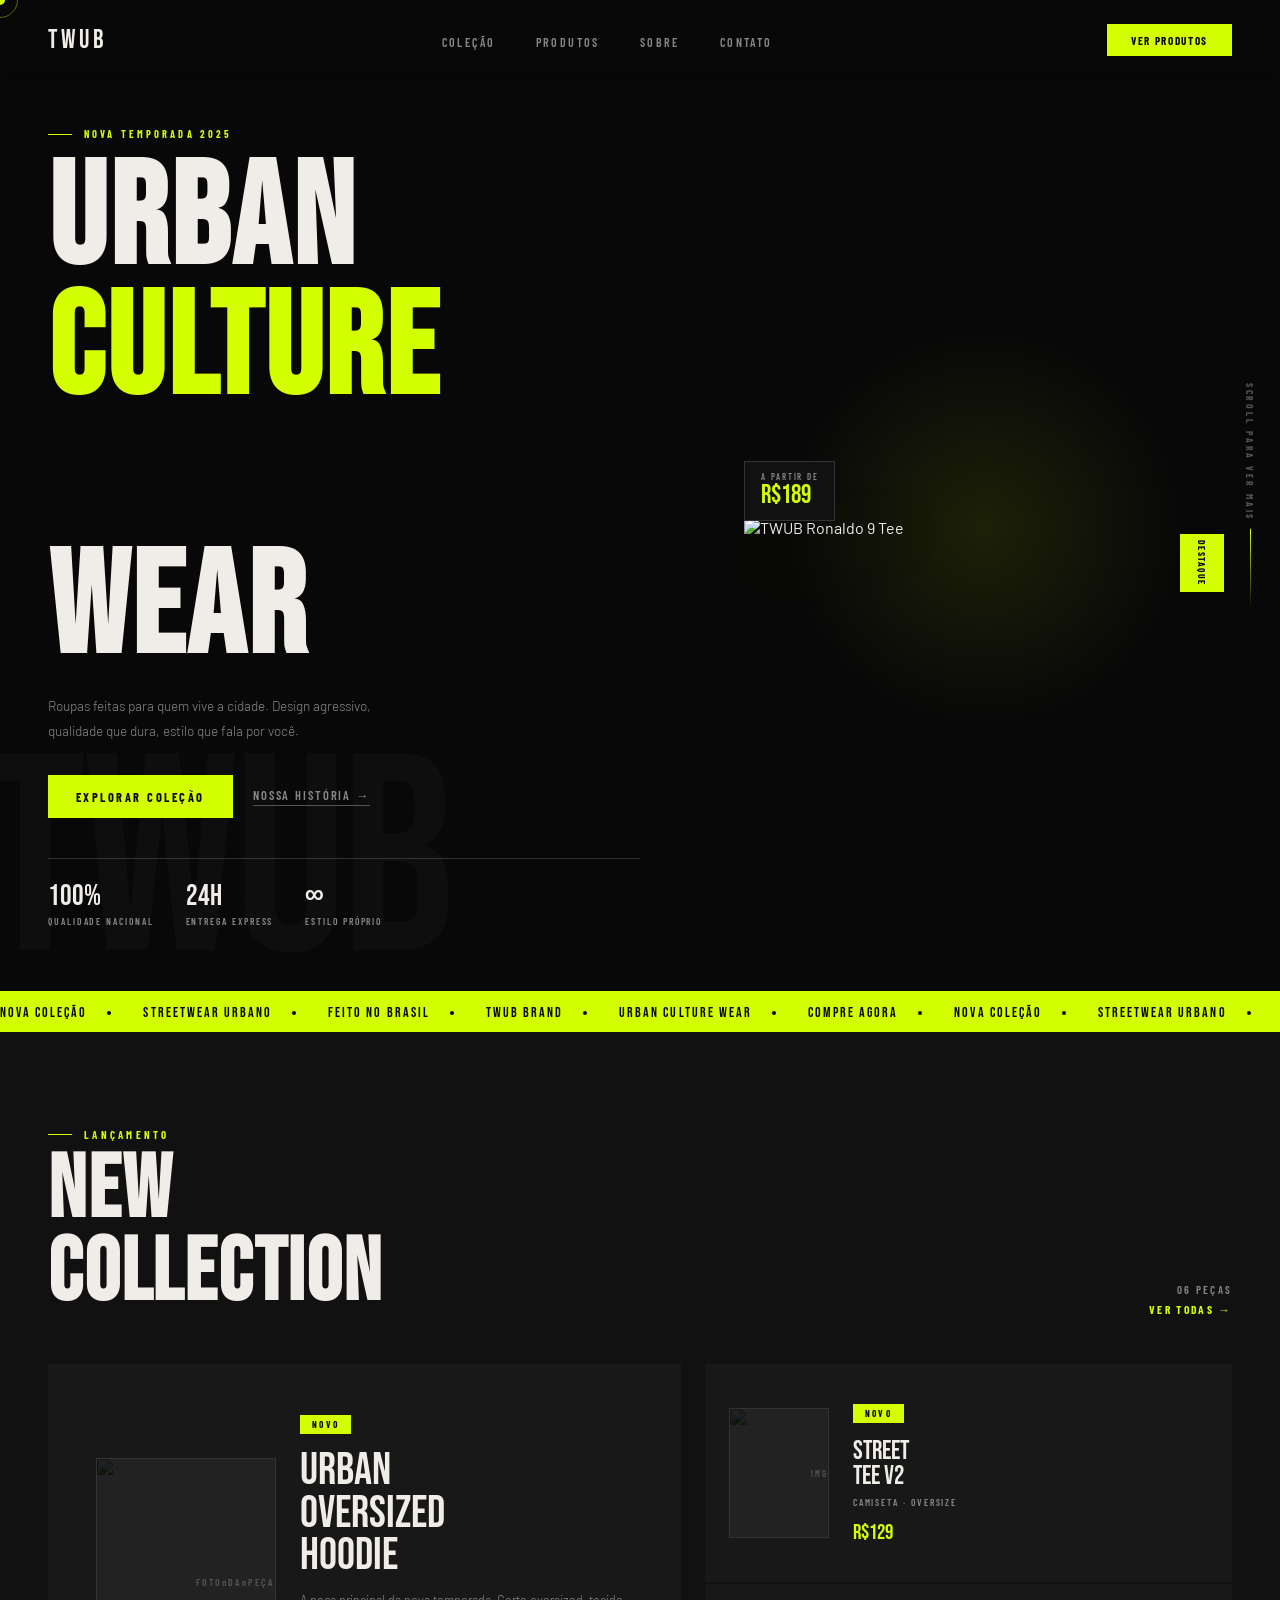
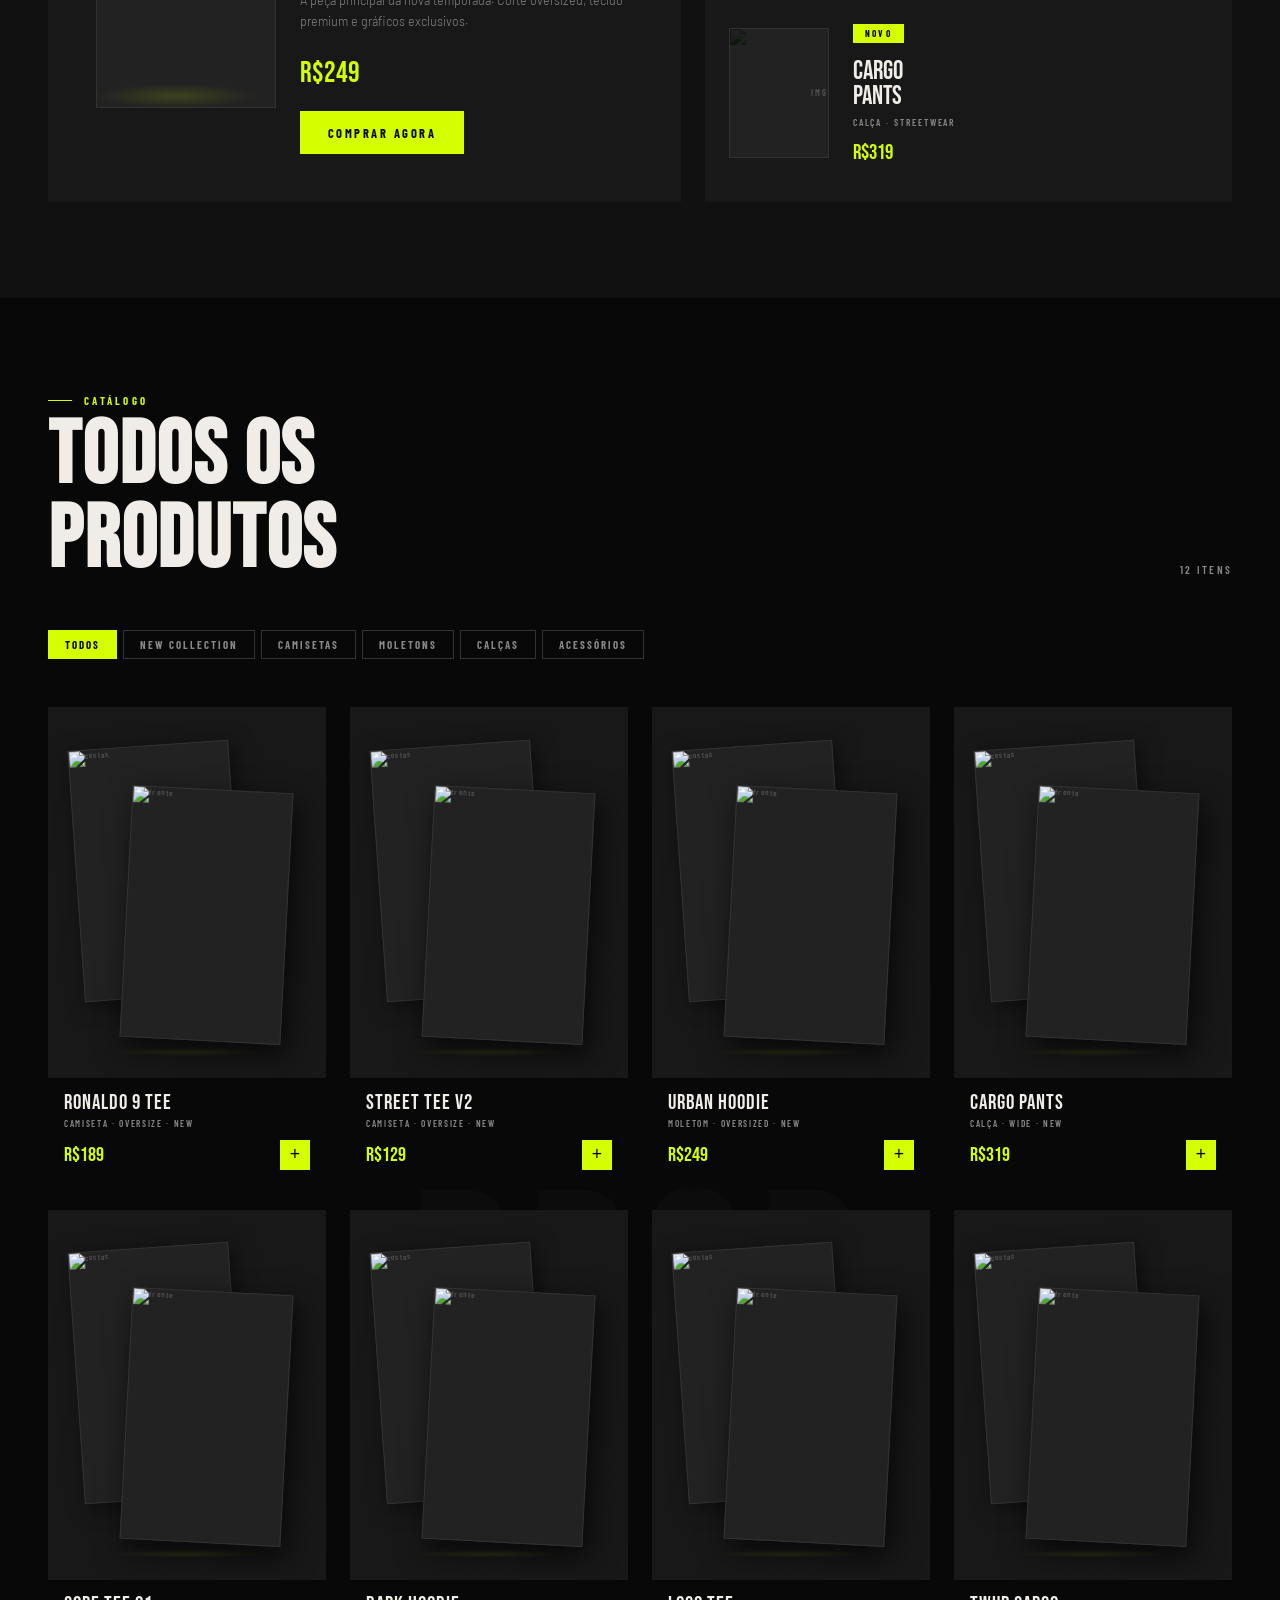
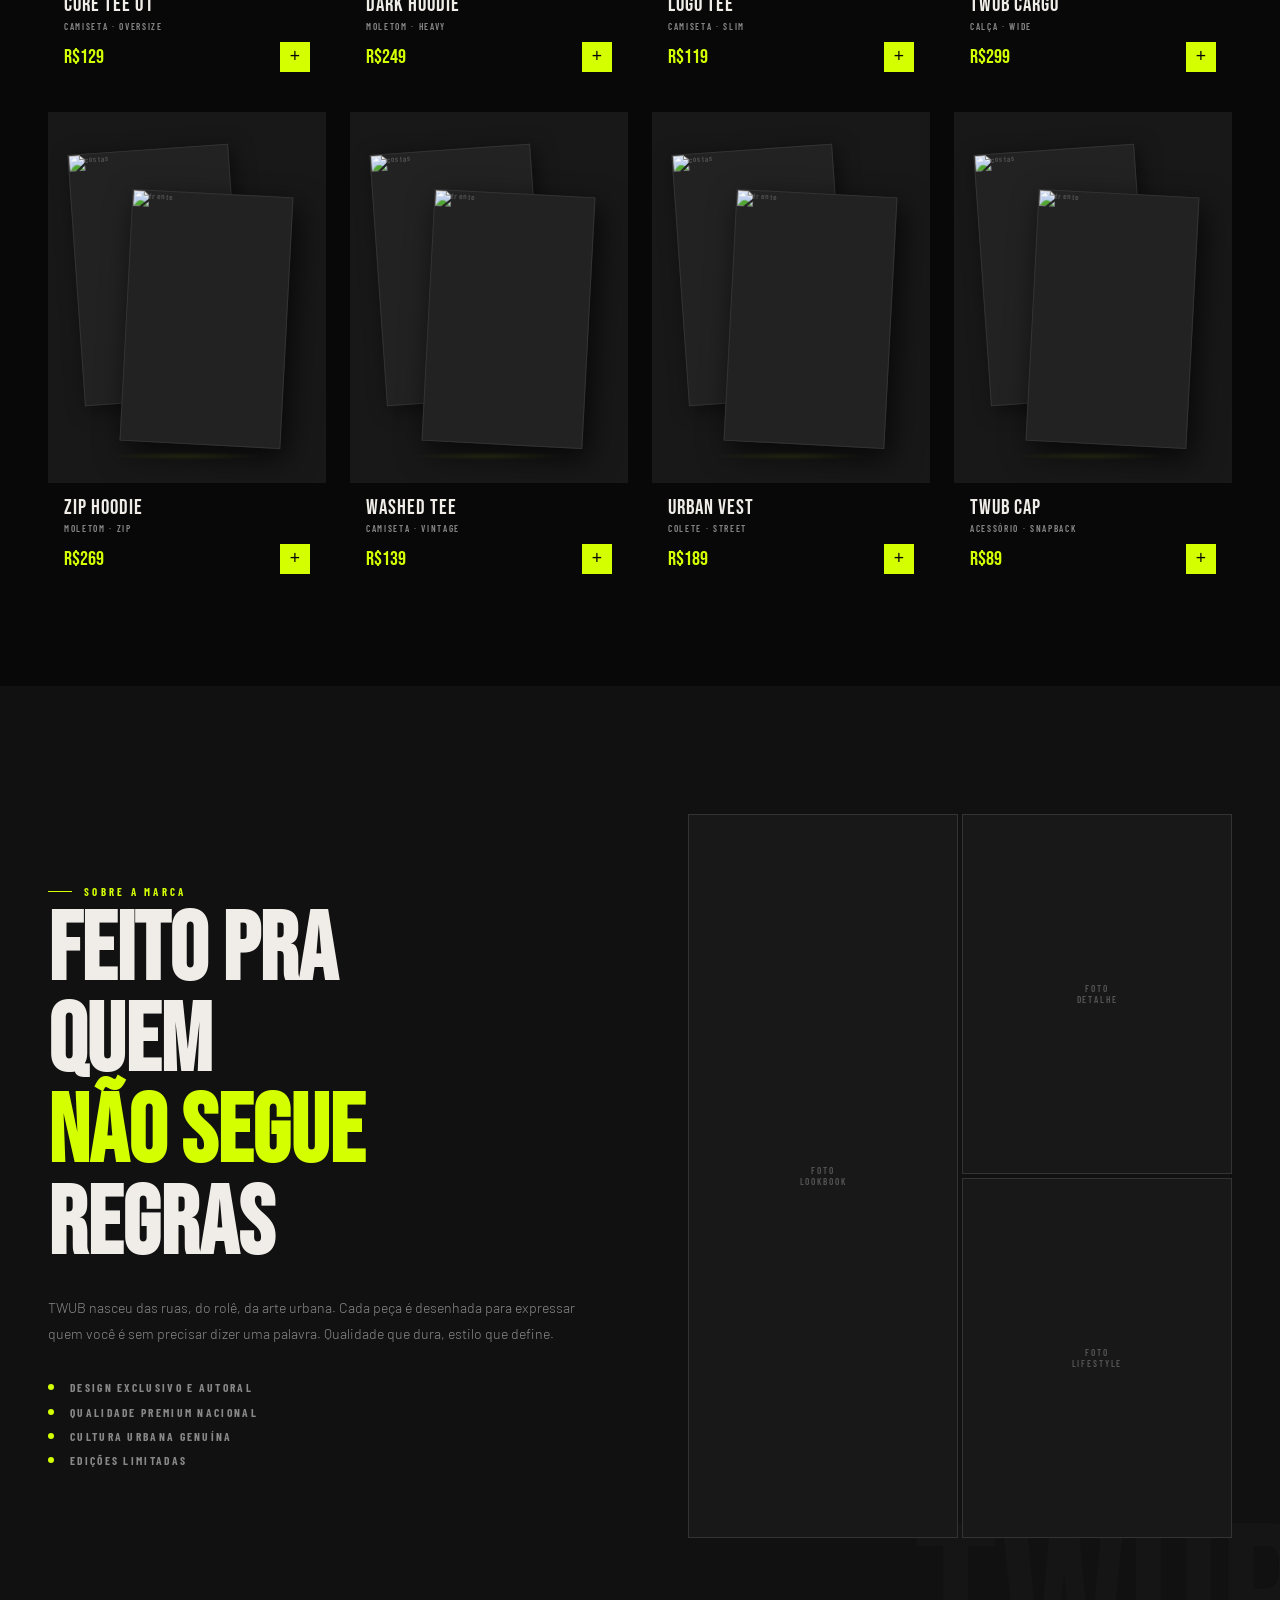
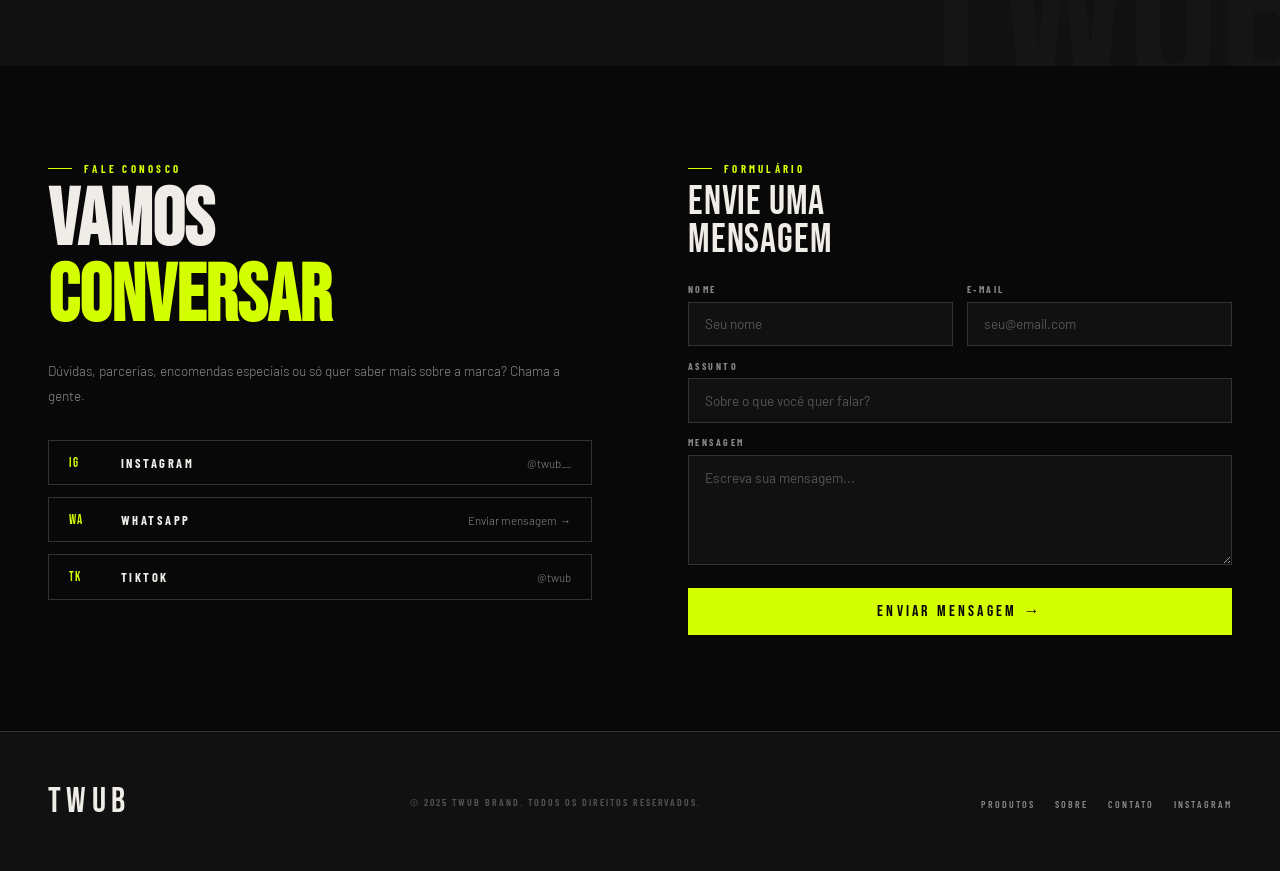
==== commit 193788e7: "Add files via upload" ====
--- a/index.html
+++ b/index.html
@@ -5,1410 +5,7 @@
 <meta name="viewport" content="width=device-width, initial-scale=1.0">
 <title>TWUB</title>
 <link href="https://fonts.googleapis.com/css2?family=Bebas+Neue&family=Barlow+Condensed:wght@300;400;600;700&family=Barlow:wght@300;400;500&display=swap" rel="stylesheet">
-<style>
-  *, *::before, *::after { margin: 0; padding: 0; box-sizing: border-box; }
-
-  :root {
-    --black: #080808;
-    --dark: #111111;
-    --dark2: #181818;
-    --dark3: #222222;
-    --gray: #333333;
-    --gray2: #555555;
-    --gray3: #888888;
-    --white: #f0ede8;
-    --accent: #d4ff00;
-    --accent2: #b8e000;
-  }
-
-  html { scroll-behavior: smooth; }
-
-  body {
-    background: var(--black);
-    color: var(--white);
-    font-family: 'Barlow', sans-serif;
-    overflow-x: hidden;
-    cursor: none;
-  }
-
-  /* CUSTOM CURSOR - hide on touch devices */
-  @media (hover: none) {
-    body { cursor: auto; }
-    .cursor, .cursor-ring { display: none; }
-  }
-
-  .cursor {
-    position: fixed;
-    width: 10px;
-    height: 10px;
-    background: var(--accent);
-    border-radius: 50%;
-    pointer-events: none;
-    z-index: 9999;
-    transform: translate(-50%, -50%);
-    transition: transform 0.1s ease;
-  }
-
-  .cursor-ring {
-    position: fixed;
-    width: 36px;
-    height: 36px;
-    border: 1px solid rgba(212,255,0,0.4);
-    border-radius: 50%;
-    pointer-events: none;
-    z-index: 9998;
-    transform: translate(-50%, -50%);
-    transition: transform 0.15s ease, width 0.2s ease, height 0.2s ease;
-  }
-
-  /* ========================
-     NAV - mobile first
-  ======================== */
-  nav {
-    position: fixed;
-    top: 0;
-    left: 0;
-    right: 0;
-    z-index: 100;
-    display: flex;
-    align-items: center;
-    justify-content: space-between;
-    padding: 1rem 1.25rem;
-    background: linear-gradient(to bottom, rgba(8,8,8,0.95) 0%, transparent 100%);
-    backdrop-filter: blur(4px);
-    gap: 1rem;
-  }
-
-  .nav-logo {
-    font-family: 'Bebas Neue', sans-serif;
-    font-size: 1.6rem;
-    letter-spacing: 0.15em;
-    color: var(--white);
-    text-decoration: none;
-    flex-shrink: 0;
-  }
-
-  .nav-logo span { color: var(--accent); }
-
-  /* Hamburger - mobile only */
-  .nav-hamburger {
-    display: flex;
-    flex-direction: column;
-    gap: 5px;
-    cursor: pointer;
-    padding: 4px;
-    background: none;
-    border: none;
-  }
-
-  .nav-hamburger span {
-    display: block;
-    width: 22px;
-    height: 2px;
-    background: var(--white);
-    transition: all 0.3s;
-  }
-
-  .nav-hamburger.open span:nth-child(1) { transform: translateY(7px) rotate(45deg); }
-  .nav-hamburger.open span:nth-child(2) { opacity: 0; }
-  .nav-hamburger.open span:nth-child(3) { transform: translateY(-7px) rotate(-45deg); }
-
-  .nav-links {
-    display: none;
-    position: absolute;
-    top: 100%;
-    left: 0;
-    right: 0;
-    background: rgba(8,8,8,0.98);
-    flex-direction: column;
-    gap: 0;
-    list-style: none;
-    border-top: 1px solid var(--gray);
-  }
-
-  .nav-links.open { display: flex; }
-
-  .nav-links li a {
-    display: block;
-    padding: 1rem 1.5rem;
-    font-family: 'Barlow Condensed', sans-serif;
-    font-size: 0.85rem;
-    font-weight: 600;
-    letter-spacing: 0.2em;
-    text-transform: uppercase;
-    color: var(--gray3);
-    text-decoration: none;
-    border-bottom: 1px solid var(--gray);
-    transition: color 0.2s, background 0.2s;
-  }
-
-  .nav-links li a:hover { color: var(--accent); background: var(--dark); }
-
-  .nav-cta {
-    font-family: 'Barlow Condensed', sans-serif;
-    font-size: 0.7rem;
-    font-weight: 700;
-    letter-spacing: 0.15em;
-    text-transform: uppercase;
-    color: var(--black);
-    background: var(--accent);
-    padding: 0.5rem 1rem;
-    text-decoration: none;
-    transition: background 0.2s;
-    flex-shrink: 0;
-    white-space: nowrap;
-  }
-
-  .nav-cta:hover { background: var(--accent2); }
-
-  /* Tablet+ nav */
-  @media (min-width: 768px) {
-    nav { padding: 1.5rem 2rem; }
-    .nav-hamburger { display: none; }
-    .nav-links {
-      display: flex !important;
-      position: static;
-      flex-direction: row;
-      gap: 2rem;
-      background: none;
-      border: none;
-    }
-    .nav-links li a {
-      display: inline;
-      padding: 0;
-      border: none;
-      font-size: 0.75rem;
-    }
-    .nav-cta { padding: 0.6rem 1.5rem; }
-  }
-
-  @media (min-width: 1024px) {
-    nav { padding: 1.5rem 3rem; }
-    .nav-links { gap: 2.5rem; }
-  }
-
-  /* ========================
-     HERO - mobile first
-  ======================== */
-  .hero {
-    min-height: 100vh;
-    display: flex;
-    flex-direction: column;
-    position: relative;
-    overflow: hidden;
-  }
-
-  .hero-bg-text {
-    position: absolute;
-    bottom: -1rem;
-    left: -1rem;
-    font-family: 'Bebas Neue', sans-serif;
-    font-size: 35vw;
-    line-height: 1;
-    color: rgba(255,255,255,0.025);
-    white-space: nowrap;
-    pointer-events: none;
-    user-select: none;
-    letter-spacing: -0.02em;
-  }
-
-  .hero-left {
-    display: flex;
-    flex-direction: column;
-    justify-content: flex-end;
-    padding: 7rem 1.25rem 2rem;
-    position: relative;
-    z-index: 2;
-    order: 2;
-  }
-
-  .hero-tag {
-    font-family: 'Barlow Condensed', sans-serif;
-    font-size: 0.65rem;
-    font-weight: 700;
-    letter-spacing: 0.3em;
-    text-transform: uppercase;
-    color: var(--accent);
-    margin-bottom: 1rem;
-    display: flex;
-    align-items: center;
-    gap: 0.75rem;
-  }
-
-  .hero-tag::before {
-    content: '';
-    display: block;
-    width: 1.5rem;
-    height: 1px;
-    background: var(--accent);
-  }
-
-  .hero-title {
-    font-family: 'Bebas Neue', sans-serif;
-    font-size: clamp(4rem, 14vw, 9rem);
-    line-height: 0.9;
-    letter-spacing: 0.02em;
-    color: var(--white);
-    margin-bottom: 1.25rem;
-  }
-
-  .hero-title em {
-    font-style: normal;
-    color: var(--accent);
-    display: block;
-  }
-
-  .hero-desc {
-    font-family: 'Barlow', sans-serif;
-    font-size: 0.85rem;
-    font-weight: 300;
-    line-height: 1.8;
-    color: var(--gray3);
-    max-width: 340px;
-    margin-bottom: 2rem;
-  }
-
-  .hero-actions {
-    display: flex;
-    align-items: center;
-    gap: 1.25rem;
-    flex-wrap: wrap;
-  }
-
-  .btn-primary {
-    font-family: 'Barlow Condensed', sans-serif;
-    font-size: 0.78rem;
-    font-weight: 700;
-    letter-spacing: 0.2em;
-    text-transform: uppercase;
-    color: var(--black);
-    background: var(--accent);
-    padding: 0.9rem 1.75rem;
-    text-decoration: none;
-    transition: background 0.2s, transform 0.2s;
-    display: inline-block;
-  }
-
-  .btn-primary:hover { background: var(--accent2); transform: translateY(-2px); }
-
-  .btn-ghost {
-    font-family: 'Barlow Condensed', sans-serif;
-    font-size: 0.78rem;
-    font-weight: 600;
-    letter-spacing: 0.15em;
-    text-transform: uppercase;
-    color: var(--gray3);
-    text-decoration: none;
-    border-bottom: 1px solid var(--gray2);
-    padding-bottom: 2px;
-    transition: color 0.2s;
-  }
-
-  .btn-ghost:hover { color: var(--white); }
-
-  .hero-stats {
-    display: flex;
-    gap: 2rem;
-    margin-top: 2.5rem;
-    padding-top: 1.5rem;
-    border-top: 1px solid var(--gray);
-    flex-wrap: wrap;
-  }
-
-  .stat-num {
-    font-family: 'Bebas Neue', sans-serif;
-    font-size: 1.8rem;
-    color: var(--white);
-    display: block;
-    line-height: 1;
-  }
-
-  .stat-label {
-    font-family: 'Barlow Condensed', sans-serif;
-    font-size: 0.6rem;
-    font-weight: 600;
-    letter-spacing: 0.2em;
-    text-transform: uppercase;
-    color: var(--gray3);
-    display: block;
-    margin-top: 0.2rem;
-  }
-
-  /* HERO RIGHT - shirt image area */
-  .hero-right {
-    order: 1;
-    position: relative;
-    display: flex;
-    align-items: center;
-    justify-content: center;
-    min-height: 50vw;
-    overflow: visible;
-  }
-
-  .hero-product-area {
-    position: relative;
-    width: 100%;
-    height: 100%;
-    display: flex;
-    align-items: center;
-    justify-content: center;
-    padding: 2rem 1rem 0;
-  }
-
-  .hero-glow {
-    position: absolute;
-    width: 280px;
-    height: 280px;
-    background: radial-gradient(circle, rgba(212,255,0,0.1) 0%, transparent 70%);
-    border-radius: 50%;
-    animation: pulse 4s ease-in-out infinite;
-    pointer-events: none;
-  }
-
-  @keyframes pulse {
-    0%, 100% { transform: scale(1); opacity: 0.6; }
-    50% { transform: scale(1.1); opacity: 1; }
-  }
-
-  .product-float {
-    position: relative;
-    z-index: 2;
-    animation: float 6s ease-in-out infinite;
-    display: flex;
-    align-items: center;
-    justify-content: center;
-  }
-
-  .product-float img {
-    width: clamp(260px, 70vw, 480px);
-    height: auto;
-    display: block;
-    filter: drop-shadow(0 20px 60px rgba(212,255,0,0.15)) drop-shadow(0 5px 20px rgba(0,0,0,0.8));
-  }
-
-  @keyframes float {
-    0%, 100% { transform: translateY(0px) rotate(-1deg); }
-    50% { transform: translateY(-18px) rotate(1deg); }
-  }
-
-  .product-badge {
-    position: absolute;
-    top: 1rem;
-    right: 0;
-    background: var(--accent);
-    color: var(--black);
-    font-family: 'Barlow Condensed', sans-serif;
-    font-size: 0.6rem;
-    font-weight: 700;
-    letter-spacing: 0.15em;
-    text-transform: uppercase;
-    padding: 0.4rem 1rem;
-    writing-mode: vertical-rl;
-    text-orientation: mixed;
-  }
-
-  .product-price-tag {
-    position: absolute;
-    bottom: 1rem;
-    left: 0;
-    background: var(--dark);
-    border: 1px solid var(--gray);
-    padding: 0.6rem 1rem;
-  }
-
-  .price-label {
-    font-family: 'Barlow Condensed', sans-serif;
-    font-size: 0.55rem;
-    font-weight: 600;
-    letter-spacing: 0.2em;
-    text-transform: uppercase;
-    color: var(--gray3);
-    display: block;
-  }
-
-  .price-value {
-    font-family: 'Bebas Neue', sans-serif;
-    font-size: 1.6rem;
-    color: var(--accent);
-    display: block;
-    line-height: 1.1;
-  }
-
-  .hero-line {
-    display: none;
-  }
-
-  /* Tablet hero layout */
-  @media (min-width: 768px) {
-    .hero {
-      flex-direction: row;
-    }
-    .hero-left {
-      order: 1;
-      flex: 1;
-      justify-content: center;
-      padding: 8rem 2rem 4rem;
-    }
-    .hero-right {
-      order: 2;
-      flex: 1;
-      min-height: 100vh;
-    }
-    .hero-product-area { padding: 6rem 2rem 2rem; }
-    .hero-glow { width: 360px; height: 360px; }
-    .hero-line {
-      display: flex;
-      position: absolute;
-      right: 1.5rem;
-      top: 50%;
-      transform: translateY(-50%);
-      flex-direction: column;
-      gap: 0.5rem;
-      align-items: center;
-      z-index: 3;
-    }
-    .hero-line-text {
-      font-family: 'Barlow Condensed', sans-serif;
-      font-size: 0.6rem;
-      font-weight: 700;
-      letter-spacing: 0.3em;
-      text-transform: uppercase;
-      color: var(--gray2);
-      writing-mode: vertical-rl;
-    }
-    .hero-line-bar {
-      width: 1px;
-      height: 80px;
-      background: linear-gradient(to bottom, var(--accent), transparent);
-    }
-    .hero-bg-text { font-size: 22vw; }
-    .product-float img { width: clamp(280px, 40vw, 480px); }
-  }
-
-  @media (min-width: 1024px) {
-    .hero-left { padding: 8rem 3rem 4rem; }
-    .hero-product-area { padding: 6rem 3rem 2rem; }
-    .hero-glow { width: 400px; height: 400px; }
-  }
-
-  /* ========================
-     TICKER
-  ======================== */
-  .ticker {
-    background: var(--accent);
-    padding: 0.65rem 0;
-    overflow: hidden;
-    white-space: nowrap;
-  }
-
-  .ticker-inner {
-    display: inline-flex;
-    animation: ticker 20s linear infinite;
-    gap: 2rem;
-  }
-
-  @keyframes ticker {
-    from { transform: translateX(0); }
-    to { transform: translateX(-50%); }
-  }
-
-  .ticker-item {
-    font-family: 'Bebas Neue', sans-serif;
-    font-size: 0.85rem;
-    letter-spacing: 0.15em;
-    color: var(--black);
-    display: flex;
-    align-items: center;
-    gap: 1.25rem;
-  }
-
-  .ticker-dot {
-    width: 4px;
-    height: 4px;
-    background: var(--black);
-    border-radius: 50%;
-  }
-
-  /* ========================
-     NEW COLLECTION - mobile first
-  ======================== */
-  .new-collection {
-    padding: 4rem 1.25rem;
-    background: var(--dark);
-    position: relative;
-    overflow: hidden;
-  }
-
-  @media (min-width: 768px) { .new-collection { padding: 5rem 2rem; } }
-  @media (min-width: 1024px) { .new-collection { padding: 6rem 3rem; } }
-
-  .section-header {
-    display: flex;
-    align-items: flex-end;
-    justify-content: space-between;
-    margin-bottom: 2rem;
-    gap: 1rem;
-    flex-wrap: wrap;
-  }
-
-  @media (min-width: 768px) { .section-header { margin-bottom: 3rem; } }
-
-  .section-tag {
-    font-family: 'Barlow Condensed', sans-serif;
-    font-size: 0.68rem;
-    font-weight: 700;
-    letter-spacing: 0.3em;
-    text-transform: uppercase;
-    color: var(--accent);
-    display: flex;
-    align-items: center;
-    gap: 0.75rem;
-    margin-bottom: 0.5rem;
-  }
-
-  .section-tag::before {
-    content: '';
-    display: block;
-    width: 1.5rem;
-    height: 1px;
-    background: var(--accent);
-    flex-shrink: 0;
-  }
-
-  .section-title {
-    font-family: 'Bebas Neue', sans-serif;
-    font-size: clamp(2.5rem, 8vw, 5.5rem);
-    line-height: 0.95;
-    letter-spacing: 0.02em;
-    color: var(--white);
-  }
-
-  .section-count {
-    font-family: 'Barlow Condensed', sans-serif;
-    font-size: 0.7rem;
-    font-weight: 600;
-    letter-spacing: 0.2em;
-    text-transform: uppercase;
-    color: var(--gray3);
-    margin-bottom: 0.4rem;
-  }
-
-  .view-all {
-    font-family: 'Barlow Condensed', sans-serif;
-    font-size: 0.72rem;
-    font-weight: 700;
-    letter-spacing: 0.2em;
-    text-transform: uppercase;
-    color: var(--accent);
-    text-decoration: none;
-    display: flex;
-    align-items: center;
-    gap: 0.5rem;
-    transition: gap 0.2s;
-    cursor: pointer;
-    background: none;
-    border: none;
-  }
-
-  .view-all:hover { gap: 1rem; }
-
-  /* NEW COLLECTION FEATURED - mobile first stack */
-  .collection-featured {
-    display: flex;
-    flex-direction: column;
-    gap: 2px;
-    background: var(--gray);
-  }
-
-  @media (min-width: 768px) {
-    .collection-featured {
-      display: grid;
-      grid-template-columns: 1.2fr 1fr;
-    }
-  }
-
-  .collection-main {
-    background: var(--dark2);
-    padding: 2rem 1.25rem;
-    display: flex;
-    flex-direction: column;
-    gap: 1.5rem;
-    align-items: flex-start;
-    position: relative;
-    overflow: hidden;
-  }
-
-  @media (min-width: 480px) {
-    .collection-main {
-      flex-direction: row;
-      align-items: center;
-      padding: 2.5rem;
-    }
-  }
-
-  @media (min-width: 1024px) { .collection-main { padding: 3rem; } }
-
-  .collection-main-img {
-    width: 160px;
-    height: 220px;
-    flex-shrink: 0;
-    background: var(--dark3);
-    border: 1px solid var(--gray);
-    display: flex;
-    align-items: center;
-    justify-content: center;
-    animation: float 5s ease-in-out infinite;
-    position: relative;
-  }
-
-  @media (min-width: 768px) {
-    .collection-main-img { width: 180px; height: 250px; }
-  }
-
-  .collection-main-img::after {
-    content: 'FOTO\nDA\nPEÇA';
-    font-family: 'Barlow Condensed', sans-serif;
-    font-size: 0.62rem;
-    font-weight: 600;
-    letter-spacing: 0.2em;
-    text-align: center;
-    color: var(--gray2);
-    white-space: pre;
-    line-height: 2;
-  }
-
-  .collection-main-shadow {
-    position: absolute;
-    bottom: 0;
-    left: 0;
-    width: 160px;
-    height: 24px;
-    background: radial-gradient(ellipse, rgba(212,255,0,0.15) 0%, transparent 70%);
-    animation: shadowFloat 5s ease-in-out infinite;
-  }
-
-  @keyframes shadowFloat {
-    0%, 100% { transform: scaleX(1); opacity: 0.8; }
-    50% { transform: scaleX(0.8); opacity: 0.4; }
-  }
-
-  .collection-main-info { flex: 1; }
-
-  .new-badge {
-    display: inline-block;
-    background: var(--accent);
-    color: var(--black);
-    font-family: 'Barlow Condensed', sans-serif;
-    font-size: 0.58rem;
-    font-weight: 700;
-    letter-spacing: 0.25em;
-    text-transform: uppercase;
-    padding: 0.25rem 0.75rem;
-    margin-bottom: 1rem;
-  }
-
-  .collection-main-name {
-    font-family: 'Bebas Neue', sans-serif;
-    font-size: clamp(2rem, 5vw, 2.8rem);
-    line-height: 0.95;
-    color: var(--white);
-    margin-bottom: 0.75rem;
-  }
-
-  .collection-main-desc {
-    font-family: 'Barlow', sans-serif;
-    font-size: 0.78rem;
-    font-weight: 300;
-    color: var(--gray3);
-    line-height: 1.7;
-    margin-bottom: 1.5rem;
-  }
-
-  .collection-main-price {
-    font-family: 'Bebas Neue', sans-serif;
-    font-size: 1.8rem;
-    color: var(--accent);
-    margin-bottom: 1.25rem;
-    display: block;
-  }
-
-  /* COLLECTION SIDE ITEMS */
-  .collection-side {
-    display: grid;
-    grid-template-columns: 1fr 1fr;
-    gap: 2px;
-  }
-
-  @media (min-width: 768px) {
-    .collection-side {
-      grid-template-columns: 1fr;
-      grid-template-rows: 1fr 1fr;
-    }
-  }
-
-  .side-item {
-    background: var(--dark2);
-    padding: 1.25rem;
-    display: flex;
-    align-items: center;
-    gap: 1rem;
-    transition: background 0.2s;
-    position: relative;
-    overflow: hidden;
-    flex-direction: column;
-  }
-
-  @media (min-width: 480px) {
-    .side-item { flex-direction: row; padding: 1.5rem; gap: 1.5rem; }
-  }
-
-  .side-item:hover { background: var(--dark3); }
-
-  .side-item-img {
-    width: 80px;
-    height: 110px;
-    flex-shrink: 0;
-    background: var(--dark3);
-    border: 1px solid var(--gray);
-    display: flex;
-    align-items: center;
-    justify-content: center;
-    animation: float 7s ease-in-out infinite;
-  }
-
-  @media (min-width: 768px) { .side-item-img { width: 100px; height: 130px; } }
-
-  .side-item:nth-child(2) .side-item-img { animation-delay: -3s; }
-
-  .side-item-img::after {
-    content: 'IMG';
-    font-family: 'Barlow Condensed', sans-serif;
-    font-size: 0.55rem;
-    font-weight: 600;
-    letter-spacing: 0.2em;
-    color: var(--gray2);
-  }
-
-  .side-item-info { flex: 1; }
-
-  .side-item-name {
-    font-family: 'Bebas Neue', sans-serif;
-    font-size: clamp(1.2rem, 3vw, 1.6rem);
-    color: var(--white);
-    line-height: 1;
-    margin-bottom: 0.4rem;
-  }
-
-  .side-item-type {
-    font-family: 'Barlow Condensed', sans-serif;
-    font-size: 0.6rem;
-    font-weight: 600;
-    letter-spacing: 0.2em;
-    text-transform: uppercase;
-    color: var(--gray3);
-    margin-bottom: 0.75rem;
-  }
-
-  .side-item-price {
-    font-family: 'Bebas Neue', sans-serif;
-    font-size: 1.3rem;
-    color: var(--accent);
-  }
-
-  /* ========================
-     PRODUCTS GRID - mobile first
-  ======================== */
-  .products {
-    padding: 4rem 1.25rem;
-    background: var(--black);
-    position: relative;
-  }
-
-  @media (min-width: 768px) { .products { padding: 5rem 2rem; } }
-  @media (min-width: 1024px) { .products { padding: 6rem 3rem; } }
-
-  .products-bg-text {
-    position: absolute;
-    top: 50%;
-    left: 50%;
-    transform: translate(-50%, -50%);
-    font-family: 'Bebas Neue', sans-serif;
-    font-size: 20vw;
-    color: rgba(255,255,255,0.018);
-    white-space: nowrap;
-    pointer-events: none;
-    user-select: none;
-    letter-spacing: 0.05em;
-  }
-
-  .products-filters {
-    display: flex;
-    gap: 0.4rem;
-    margin-bottom: 2rem;
-    flex-wrap: wrap;
-  }
-
-  @media (min-width: 768px) { .products-filters { margin-bottom: 3rem; } }
-
-  .filter-btn {
-    font-family: 'Barlow Condensed', sans-serif;
-    font-size: 0.68rem;
-    font-weight: 700;
-    letter-spacing: 0.18em;
-    text-transform: uppercase;
-    padding: 0.45rem 1rem;
-    border: 1px solid var(--gray);
-    background: transparent;
-    color: var(--gray3);
-    cursor: pointer;
-    transition: all 0.2s;
-  }
-
-  .filter-btn:hover, .filter-btn.active {
-    background: var(--accent);
-    border-color: var(--accent);
-    color: var(--black);
-  }
-
-  /* Products grid: 2 cols mobile, 3 tablet, 4 desktop */
-  .products-grid {
-    display: grid;
-    grid-template-columns: repeat(2, 1fr);
-    gap: 2px;
-    background: var(--gray);
-    position: relative;
-    z-index: 2;
-  }
-
-  @media (min-width: 640px) { .products-grid { grid-template-columns: repeat(3, 1fr); } }
-  @media (min-width: 1024px) { .products-grid { grid-template-columns: repeat(4, 1fr); } }
-
-  .product-card {
-    background: var(--dark);
-    overflow: hidden;
-    transition: background 0.3s;
-    position: relative;
-  }
-
-  /* hidden by filter */
-  .product-card[data-hidden="true"] { display: none; }
-
-  .product-card:hover { background: var(--dark2); }
-
-  /* ---- Dual-photo card image area ---- */
-  .product-card-img {
-    width: 100%;
-    aspect-ratio: 3/4;
-    background: var(--dark2);
-    position: relative;
-    overflow: hidden;
-    display: flex;
-    align-items: center;
-    justify-content: center;
-  }
-
-  /* Two overlapping shirt silhouettes */
-  .img-back, .img-front {
-    position: absolute;
-    width: 58%;
-    height: 68%;
-    background: var(--dark3);
-    border: 1px solid var(--gray);
-    display: flex;
-    align-items: center;
-    justify-content: center;
-    font-family: 'Barlow Condensed', sans-serif;
-    font-size: 0.5rem;
-    font-weight: 600;
-    letter-spacing: 0.15em;
-    color: var(--gray2);
-    transition: transform 0.5s ease, box-shadow 0.4s ease;
-  }
-
-  /* Back card: offset top-left */
-  .img-back {
-    top: 10%;
-    left: 10%;
-    z-index: 1;
-    transform: rotate(-4deg);
-    box-shadow: 4px 4px 20px rgba(0,0,0,0.5);
-  }
-
-  /* Front card: offset bottom-right, on top */
-  .img-front {
-    top: 22%;
-    left: 28%;
-    z-index: 2;
-    transform: rotate(3deg);
-    box-shadow: 6px 10px 30px rgba(0,0,0,0.7);
-  }
-
-  /* Hover: spread slightly */
-  .product-card:hover .img-back {
-    transform: rotate(-6deg) translate(-4px, -4px);
-    box-shadow: 6px 6px 28px rgba(212,255,0,0.08);
-  }
-
-  .product-card:hover .img-front {
-    transform: rotate(5deg) translate(4px, -8px);
-    box-shadow: 8px 14px 36px rgba(0,0,0,0.8);
-  }
-
-  .float-shadow {
-    position: absolute;
-    bottom: 6%;
-    left: 50%;
-    transform: translateX(-50%);
-    width: 55%;
-    height: 8px;
-    background: radial-gradient(ellipse, rgba(212,255,0,0.12) 0%, transparent 70%);
-    transition: all 0.4s ease;
-    z-index: 0;
-  }
-
-  .product-card:hover .float-shadow {
-    width: 45%;
-    opacity: 0.5;
-    bottom: 4%;
-  }
-
-  .card-top-line {
-    position: absolute;
-    top: 0;
-    left: 0;
-    right: 0;
-    height: 2px;
-    background: var(--accent);
-    transform: scaleX(0);
-    transform-origin: left;
-    transition: transform 0.3s;
-    z-index: 10;
-  }
-
-  .product-card:hover .card-top-line { transform: scaleX(1); }
-
-  .product-card-info {
-    padding: 1rem;
-    border-top: 1px solid var(--gray);
-  }
-
-  .product-card-name {
-    font-family: 'Bebas Neue', sans-serif;
-    font-size: 1.1rem;
-    color: var(--white);
-    letter-spacing: 0.05em;
-    margin-bottom: 0.2rem;
-  }
-
-  @media (min-width: 768px) { .product-card-name { font-size: 1.3rem; } }
-
-  .product-card-type {
-    font-family: 'Barlow Condensed', sans-serif;
-    font-size: 0.58rem;
-    font-weight: 600;
-    letter-spacing: 0.18em;
-    text-transform: uppercase;
-    color: var(--gray3);
-    margin-bottom: 0.65rem;
-  }
-
-  .product-card-bottom {
-    display: flex;
-    align-items: center;
-    justify-content: space-between;
-  }
-
-  .product-card-price {
-    font-family: 'Bebas Neue', sans-serif;
-    font-size: 1.25rem;
-    color: var(--accent);
-  }
-
-  .add-btn {
-    width: 30px;
-    height: 30px;
-    background: var(--accent);
-    border: none;
-    color: var(--black);
-    font-size: 1.1rem;
-    display: flex;
-    align-items: center;
-    justify-content: center;
-    cursor: pointer;
-    transition: background 0.2s, transform 0.2s;
-    line-height: 1;
-    flex-shrink: 0;
-  }
-
-  .add-btn:hover { background: var(--accent2); transform: rotate(90deg); }
-
-  /* ========================
-     MANIFESTO - mobile first
-  ======================== */
-  .manifesto {
-    padding: 5rem 1.25rem;
-    background: var(--dark);
-    display: flex;
-    flex-direction: column;
-    gap: 3rem;
-    position: relative;
-    overflow: hidden;
-  }
-
-  @media (min-width: 768px) {
-    .manifesto {
-      display: grid;
-      grid-template-columns: 1fr 1fr;
-      gap: 4rem;
-      align-items: center;
-      padding: 6rem 2rem;
-    }
-  }
-
-  @media (min-width: 1024px) {
-    .manifesto {
-      gap: 6rem;
-      padding: 8rem 3rem;
-    }
-  }
-
-  .manifesto-bg {
-    position: absolute;
-    bottom: -4rem;
-    right: -2rem;
-    font-family: 'Bebas Neue', sans-serif;
-    font-size: 18vw;
-    color: rgba(255,255,255,0.02);
-    pointer-events: none;
-    line-height: 1;
-  }
-
-  .manifesto-left { position: relative; z-index: 2; }
-
-  .manifesto-title {
-    font-family: 'Bebas Neue', sans-serif;
-    font-size: clamp(3rem, 8vw, 6rem);
-    line-height: 0.95;
-    color: var(--white);
-    margin-bottom: 1.5rem;
-  }
-
-  .manifesto-title em { font-style: normal; color: var(--accent); }
-
-  .manifesto-text {
-    font-family: 'Barlow', sans-serif;
-    font-size: 0.88rem;
-    font-weight: 300;
-    line-height: 1.9;
-    color: var(--gray3);
-    margin-bottom: 2rem;
-  }
-
-  .manifesto-values { display: flex; flex-direction: column; gap: 0.65rem; }
-
-  .value-item {
-    display: flex;
-    align-items: center;
-    gap: 1rem;
-    font-family: 'Barlow Condensed', sans-serif;
-    font-size: 0.72rem;
-    font-weight: 700;
-    letter-spacing: 0.2em;
-    text-transform: uppercase;
-    color: var(--gray3);
-  }
-
-  .value-item::before {
-    content: '';
-    display: block;
-    width: 6px;
-    height: 6px;
-    background: var(--accent);
-    border-radius: 50%;
-    flex-shrink: 0;
-  }
-
-  .manifesto-right {
-    position: relative;
-    z-index: 2;
-  }
-
-  .manifesto-imgs {
-    display: grid;
-    grid-template-columns: 1fr 1fr;
-    grid-template-rows: auto auto;
-    gap: 4px;
-  }
-
-  .manifesto-img {
-    background: var(--dark2);
-    border: 1px solid var(--gray);
-    display: flex;
-    align-items: center;
-    justify-content: center;
-    aspect-ratio: 3/4;
-    position: relative;
-    overflow: hidden;
-  }
-
-  .manifesto-img:first-child { grid-row: span 2; aspect-ratio: auto; }
-
-  .manifesto-img-inner {
-    animation: float 8s ease-in-out infinite;
-    width: 70%;
-    height: 80%;
-    display: flex;
-    align-items: center;
-    justify-content: center;
-    font-family: 'Barlow Condensed', sans-serif;
-    font-size: 0.58rem;
-    font-weight: 600;
-    letter-spacing: 0.2em;
-    color: var(--gray2);
-    flex-direction: column;
-    gap: 0.5rem;
-    text-align: center;
-  }
-
-  .manifesto-img:nth-child(2) .manifesto-img-inner { animation-delay: -2s; }
-  .manifesto-img:nth-child(3) .manifesto-img-inner { animation-delay: -4s; }
-
-  /* ========================
-     CONTACT - mobile first
-  ======================== */
-  .contact {
-    padding: 4rem 1.25rem;
-    background: var(--black);
-    display: flex;
-    flex-direction: column;
-    gap: 3rem;
-    align-items: start;
-  }
-
-  @media (min-width: 768px) {
-    .contact {
-      display: grid;
-      grid-template-columns: 1fr 1fr;
-      gap: 4rem;
-      padding: 5rem 2rem;
-    }
-  }
-
-  @media (min-width: 1024px) {
-    .contact { gap: 6rem; padding: 6rem 3rem; }
-  }
-
-  .contact-left { position: relative; width: 100%; }
-
-  .contact-title {
-    font-family: 'Bebas Neue', sans-serif;
-    font-size: clamp(2.5rem, 8vw, 5rem);
-    line-height: 0.95;
-    color: var(--white);
-    margin-bottom: 1.5rem;
-  }
-
-  .contact-title em { font-style: normal; color: var(--accent); }
-
-  .contact-text {
-    font-family: 'Barlow', sans-serif;
-    font-size: 0.85rem;
-    font-weight: 300;
-    line-height: 1.8;
-    color: var(--gray3);
-    margin-bottom: 2rem;
-  }
-
-  .social-links { display: flex; flex-direction: column; gap: 0.75rem; }
-
-  .social-link {
-    display: flex;
-    align-items: center;
-    gap: 1.25rem;
-    text-decoration: none;
-    padding: 0.85rem 1.25rem;
-    border: 1px solid var(--gray);
-    transition: all 0.2s;
-    position: relative;
-    overflow: hidden;
-  }
-
-  .social-link::before {
-    content: '';
-    position: absolute;
-    left: 0; top: 0; bottom: 0;
-    width: 0;
-    background: var(--accent);
-    transition: width 0.3s ease;
-    z-index: 0;
-  }
-
-  .social-link:hover::before { width: 100%; }
-  .social-link:hover .social-link-name,
-  .social-link:hover .social-link-handle,
-  .social-link:hover .social-link-icon { color: var(--black); }
-
-  .social-link-icon {
-    font-family: 'Bebas Neue', sans-serif;
-    font-size: 0.8rem;
-    letter-spacing: 0.1em;
-    color: var(--accent);
-    width: 2rem;
-    position: relative; z-index: 1;
-    transition: color 0.2s;
-  }
-
-  .social-link-name {
-    font-family: 'Barlow Condensed', sans-serif;
-    font-size: 0.78rem;
-    font-weight: 700;
-    letter-spacing: 0.2em;
-    text-transform: uppercase;
-    color: var(--white);
-    flex: 1;
-    position: relative; z-index: 1;
-    transition: color 0.2s;
-  }
-
-  .social-link-handle {
-    font-family: 'Barlow', sans-serif;
-    font-size: 0.72rem;
-    font-weight: 300;
-    color: var(--gray3);
-    position: relative; z-index: 1;
-    transition: color 0.2s;
-  }
-
-  /* FORM */
-  .contact-right { width: 100%; }
-
-  .form-group { margin-bottom: 0.85rem; }
-
-  .form-label {
-    font-family: 'Barlow Condensed', sans-serif;
-    font-size: 0.62rem;
-    font-weight: 700;
-    letter-spacing: 0.25em;
-    text-transform: uppercase;
-    color: var(--gray3);
-    display: block;
-    margin-bottom: 0.4rem;
-  }
-
-  .form-input {
-    width: 100%;
-    background: var(--dark);
-    border: 1px solid var(--gray);
-    color: var(--white);
-    font-family: 'Barlow', sans-serif;
-    font-size: 0.85rem;
-    padding: 0.8rem 1rem;
-    outline: none;
-    transition: border-color 0.2s;
-  }
-
-  .form-input:focus { border-color: var(--accent); }
-  .form-input::placeholder { color: var(--gray2); }
-
-  .form-textarea { resize: vertical; min-height: 110px; }
-
-  .form-row {
-    display: grid;
-    grid-template-columns: 1fr;
-    gap: 0.85rem;
-  }
-
-  @media (min-width: 480px) { .form-row { grid-template-columns: 1fr 1fr; } }
-
-  .form-submit {
-    width: 100%;
-    padding: 0.9rem;
-    background: var(--accent);
-    border: none;
-    color: var(--black);
-    font-family: 'Bebas Neue', sans-serif;
-    font-size: 1rem;
-    letter-spacing: 0.2em;
-    cursor: pointer;
-    transition: background 0.2s;
-    margin-top: 0.4rem;
-  }
-
-  .form-submit:hover { background: var(--accent2); }
-
-  /* ========================
-     FOOTER - mobile first
-  ======================== */
-  footer {
-    background: var(--dark);
-    border-top: 1px solid var(--gray);
-    padding: 2rem 1.25rem;
-    display: flex;
-    flex-direction: column;
-    align-items: center;
-    gap: 1rem;
-    text-align: center;
-  }
-
-  @media (min-width: 768px) {
-    footer {
-      flex-direction: row;
-      justify-content: space-between;
-      padding: 2.5rem 2rem;
-      gap: 0;
-      text-align: left;
-    }
-  }
-
-  @media (min-width: 1024px) { footer { padding: 3rem; } }
-
-  .footer-logo {
-    font-family: 'Bebas Neue', sans-serif;
-    font-size: 2.2rem;
-    letter-spacing: 0.15em;
-    color: var(--white);
-  }
-
-  .footer-logo span { color: var(--accent); }
-
-  .footer-copy {
-    font-family: 'Barlow Condensed', sans-serif;
-    font-size: 0.62rem;
-    font-weight: 600;
-    letter-spacing: 0.2em;
-    text-transform: uppercase;
-    color: var(--gray2);
-  }
-
-  .footer-nav {
-    display: flex;
-    gap: 1.25rem;
-    list-style: none;
-    flex-wrap: wrap;
-    justify-content: center;
-  }
-
-  .footer-nav a {
-    font-family: 'Barlow Condensed', sans-serif;
-    font-size: 0.62rem;
-    font-weight: 600;
-    letter-spacing: 0.2em;
-    text-transform: uppercase;
-    color: var(--gray3);
-    text-decoration: none;
-    transition: color 0.2s;
-  }
-
-  .footer-nav a:hover { color: var(--accent); }
-
-  /* SCROLL REVEAL */
-  .reveal {
-    opacity: 0;
-    transform: translateY(30px);
-    transition: opacity 0.7s ease, transform 0.7s ease;
-  }
-  .reveal.visible { opacity: 1; transform: translateY(0); }
-</style>
+<link rel="stylesheet" href="style.css">
 </head>
 <body>
 
@@ -1468,7 +65,7 @@
     <div class="hero-product-area">
       <div class="hero-glow"></div>
       <div class="product-float">
-        <img src="[data-uri]" alt="TWUB Ronaldo 9 Tee" />
+        <img src="images/hero-shirt.png" alt="TWUB Ronaldo 9 Tee" />
         <div class="product-badge">DESTAQUE</div>
         <div class="product-price-tag">
           <span class="price-label">A partir de</span>
@@ -1517,7 +114,7 @@
   <div class="collection-featured">
     <div class="collection-main">
       <div style="position:relative">
-        <div class="collection-main-img"></div>
+        <div class="collection-main-img"><img src="images/camisa-frente.png" alt="frente" style="width:100%;height:100%;object-fit:contain;mix-blend-mode:multiply;"></div>
         <div class="collection-main-shadow"></div>
       </div>
       <div class="collection-main-info">
@@ -1531,7 +128,7 @@
 
     <div class="collection-side">
       <div class="side-item">
-        <div class="side-item-img"></div>
+        <div class="side-item-img"><img src="images/camisa-frente.png" alt="camisa" style="width:100%;height:100%;object-fit:contain;mix-blend-mode:multiply;"></div>
         <div class="side-item-info">
           <div class="new-badge">Novo</div>
           <div class="side-item-name">STREET<br>TEE V2</div>
@@ -1540,7 +137,7 @@
         </div>
       </div>
       <div class="side-item">
-        <div class="side-item-img"></div>
+        <div class="side-item-img"><img src="images/camisa-frente.png" alt="camisa" style="width:100%;height:100%;object-fit:contain;mix-blend-mode:multiply;"></div>
         <div class="side-item-info">
           <div class="new-badge">Novo</div>
           <div class="side-item-name">CARGO<br>PANTS</div>
@@ -1580,8 +177,8 @@
     <div class="product-card" data-category="new tee">
       <div class="card-top-line"></div>
       <div class="product-card-img">
-        <div class="img-back">COSTAS</div>
-        <div class="img-front">FRENTE</div>
+        <div class="img-back"><img src="images/camisa-verso.png" alt="costas"></div>
+        <div class="img-front"><img src="images/camisa-frente.png" alt="frente"></div>
         <div class="float-shadow"></div>
       </div>
       <div class="product-card-info">
@@ -1596,8 +193,8 @@
     <div class="product-card" data-category="new tee">
       <div class="card-top-line"></div>
       <div class="product-card-img">
-        <div class="img-back">COSTAS</div>
-        <div class="img-front">FRENTE</div>
+        <div class="img-back"><img src="images/camisa-verso.png" alt="costas"></div>
+        <div class="img-front"><img src="images/camisa-frente.png" alt="frente"></div>
         <div class="float-shadow"></div>
       </div>
       <div class="product-card-info">
@@ -1612,8 +209,8 @@
     <div class="product-card" data-category="new moletom">
       <div class="card-top-line"></div>
       <div class="product-card-img">
-        <div class="img-back">COSTAS</div>
-        <div class="img-front">FRENTE</div>
+        <div class="img-back"><img src="images/camisa-verso.png" alt="costas"></div>
+        <div class="img-front"><img src="images/camisa-frente.png" alt="frente"></div>
         <div class="float-shadow"></div>
       </div>
       <div class="product-card-info">
@@ -1628,8 +225,8 @@
     <div class="product-card" data-category="new calca">
       <div class="card-top-line"></div>
       <div class="product-card-img">
-        <div class="img-back">COSTAS</div>
-        <div class="img-front">FRENTE</div>
+        <div class="img-back"><img src="images/camisa-verso.png" alt="costas"></div>
+        <div class="img-front"><img src="images/camisa-frente.png" alt="frente"></div>
         <div class="float-shadow"></div>
       </div>
       <div class="product-card-info">
@@ -1645,8 +242,8 @@
     <div class="product-card" data-category="tee">
       <div class="card-top-line"></div>
       <div class="product-card-img">
-        <div class="img-back">COSTAS</div>
-        <div class="img-front">FRENTE</div>
+        <div class="img-back"><img src="images/camisa-verso.png" alt="costas"></div>
+        <div class="img-front"><img src="images/camisa-frente.png" alt="frente"></div>
         <div class="float-shadow"></div>
       </div>
       <div class="product-card-info">
@@ -1661,8 +258,8 @@
     <div class="product-card" data-category="moletom">
       <div class="card-top-line"></div>
       <div class="product-card-img">
-        <div class="img-back">COSTAS</div>
-        <div class="img-front">FRENTE</div>
+        <div class="img-back"><img src="images/camisa-verso.png" alt="costas"></div>
+        <div class="img-front"><img src="images/camisa-frente.png" alt="frente"></div>
         <div class="float-shadow"></div>
       </div>
       <div class="product-card-info">
@@ -1677,8 +274,8 @@
     <div class="product-card" data-category="tee">
       <div class="card-top-line"></div>
       <div class="product-card-img">
-        <div class="img-back">COSTAS</div>
-        <div class="img-front">FRENTE</div>
+        <div class="img-back"><img src="images/camisa-verso.png" alt="costas"></div>
+        <div class="img-front"><img src="images/camisa-frente.png" alt="frente"></div>
         <div class="float-shadow"></div>
       </div>
       <div class="product-card-info">
@@ -1693,8 +290,8 @@
     <div class="product-card" data-category="calca">
       <div class="card-top-line"></div>
       <div class="product-card-img">
-        <div class="img-back">COSTAS</div>
-        <div class="img-front">FRENTE</div>
+        <div class="img-back"><img src="images/camisa-verso.png" alt="costas"></div>
+        <div class="img-front"><img src="images/camisa-frente.png" alt="frente"></div>
         <div class="float-shadow"></div>
       </div>
       <div class="product-card-info">
@@ -1709,8 +306,8 @@
     <div class="product-card" data-category="moletom">
       <div class="card-top-line"></div>
       <div class="product-card-img">
-        <div class="img-back">COSTAS</div>
-        <div class="img-front">FRENTE</div>
+        <div class="img-back"><img src="images/camisa-verso.png" alt="costas"></div>
+        <div class="img-front"><img src="images/camisa-frente.png" alt="frente"></div>
         <div class="float-shadow"></div>
       </div>
       <div class="product-card-info">
@@ -1725,8 +322,8 @@
     <div class="product-card" data-category="tee">
       <div class="card-top-line"></div>
       <div class="product-card-img">
-        <div class="img-back">COSTAS</div>
-        <div class="img-front">FRENTE</div>
+        <div class="img-back"><img src="images/camisa-verso.png" alt="costas"></div>
+        <div class="img-front"><img src="images/camisa-frente.png" alt="frente"></div>
         <div class="float-shadow"></div>
       </div>
       <div class="product-card-info">
@@ -1741,8 +338,8 @@
     <div class="product-card" data-category="acessorio">
       <div class="card-top-line"></div>
       <div class="product-card-img">
-        <div class="img-back">VERSO</div>
-        <div class="img-front">FRENTE</div>
+        <div class="img-back"><img src="images/camisa-verso.png" alt="costas"></div>
+        <div class="img-front"><img src="images/camisa-frente.png" alt="frente"></div>
         <div class="float-shadow"></div>
       </div>
       <div class="product-card-info">
@@ -1757,8 +354,8 @@
     <div class="product-card" data-category="acessorio">
       <div class="card-top-line"></div>
       <div class="product-card-img">
-        <div class="img-back">VERSO</div>
-        <div class="img-front">FRENTE</div>
+        <div class="img-back"><img src="images/camisa-verso.png" alt="costas"></div>
+        <div class="img-front"><img src="images/camisa-frente.png" alt="frente"></div>
         <div class="float-shadow"></div>
       </div>
       <div class="product-card-info">
@@ -1880,78 +477,6 @@
   </ul>
 </footer>
 
-<script>
-  /* ---- Custom cursor (desktop only) ---- */
-  const cursor = document.getElementById('cursor');
-  const cursorRing = document.getElementById('cursorRing');
-  if (cursor && cursorRing && window.matchMedia('(hover: hover)').matches) {
-    let mx = 0, my = 0, rx = 0, ry = 0;
-    document.addEventListener('mousemove', e => {
-      mx = e.clientX; my = e.clientY;
-      cursor.style.left = mx + 'px';
-      cursor.style.top = my + 'px';
-    });
-    (function animRing() {
-      rx += (mx - rx) * 0.12;
-      ry += (my - ry) * 0.12;
-      cursorRing.style.left = rx + 'px';
-      cursorRing.style.top = ry + 'px';
-      requestAnimationFrame(animRing);
-    })();
-    document.querySelectorAll('a, button').forEach(el => {
-      el.addEventListener('mouseenter', () => { cursorRing.style.width = '56px'; cursorRing.style.height = '56px'; });
-      el.addEventListener('mouseleave', () => { cursorRing.style.width = '36px'; cursorRing.style.height = '36px'; });
-    });
-  }
-
-  /* ---- Hamburger menu ---- */
-  const ham = document.getElementById('navHam');
-  const navLinks = document.getElementById('navLinks');
-  ham.addEventListener('click', () => {
-    ham.classList.toggle('open');
-    navLinks.classList.toggle('open');
-  });
-  navLinks.querySelectorAll('a').forEach(a => {
-    a.addEventListener('click', () => {
-      ham.classList.remove('open');
-      navLinks.classList.remove('open');
-    });
-  });
-
-  /* ---- Filter products ---- */
-  const filterBtns = document.querySelectorAll('.filter-btn');
-  const productCards = document.querySelectorAll('.product-card');
-  const productCount = document.getElementById('productCount');
-
-  function applyFilter(filter) {
-    let visible = 0;
-    productCards.forEach(card => {
-      const cats = card.dataset.category || '';
-      const show = filter === 'all' || cats.split(' ').includes(filter);
-      card.setAttribute('data-hidden', show ? 'false' : 'true');
-      if (show) visible++;
-    });
-    productCount.textContent = visible + ' ite' + (visible === 1 ? 'm' : 'ns');
-    filterBtns.forEach(b => b.classList.remove('active'));
-    filterBtns.forEach(b => { if (b.dataset.filter === filter) b.classList.add('active'); });
-  }
-
-  filterBtns.forEach(btn => {
-    btn.addEventListener('click', () => applyFilter(btn.dataset.filter));
-  });
-
-  /* ---- "Ver Todas" scrolls to products and activates New Collection filter ---- */
-  document.getElementById('viewAllNewCollection').addEventListener('click', () => {
-    document.getElementById('produtos').scrollIntoView({ behavior: 'smooth' });
-    setTimeout(() => applyFilter('new'), 400);
-  });
-
-  /* ---- Scroll reveal ---- */
-  const reveals = document.querySelectorAll('.reveal');
-  const observer = new IntersectionObserver(entries => {
-    entries.forEach(e => { if (e.isIntersecting) e.target.classList.add('visible'); });
-  }, { threshold: 0.08 });
-  reveals.forEach(r => observer.observe(r));
-</script>
+<script src="script.js"></script>
 </body>
 </html>
--- a/style.css
+++ b/style.css
@@ -0,0 +1,1408 @@
+*, *::before, *::after { margin: 0; padding: 0; box-sizing: border-box; }
+
+  :root {
+    --black: #080808;
+    --dark: #111111;
+    --dark2: #181818;
+    --dark3: #222222;
+    --gray: #333333;
+    --gray2: #555555;
+    --gray3: #888888;
+    --white: #f0ede8;
+    --accent: #d4ff00;
+    --accent2: #b8e000;
+  }
+
+  html { scroll-behavior: smooth; }
+
+  body {
+    background: var(--black);
+    color: var(--white);
+    font-family: 'Barlow', sans-serif;
+    overflow-x: hidden;
+    cursor: none;
+  }
+
+  /* CUSTOM CURSOR - hide on touch devices */
+  @media (hover: none) {
+    body { cursor: auto; }
+    .cursor, .cursor-ring { display: none; }
+  }
+
+  .cursor {
+    position: fixed;
+    width: 10px;
+    height: 10px;
+    background: var(--accent);
+    border-radius: 50%;
+    pointer-events: none;
+    z-index: 9999;
+    transform: translate(-50%, -50%);
+    transition: transform 0.1s ease;
+  }
+
+  .cursor-ring {
+    position: fixed;
+    width: 36px;
+    height: 36px;
+    border: 1px solid rgba(212,255,0,0.4);
+    border-radius: 50%;
+    pointer-events: none;
+    z-index: 9998;
+    transform: translate(-50%, -50%);
+    transition: transform 0.15s ease, width 0.2s ease, height 0.2s ease;
+  }
+
+  /* ========================
+     NAV - mobile first
+  ======================== */
+  nav {
+    position: fixed;
+    top: 0;
+    left: 0;
+    right: 0;
+    z-index: 100;
+    display: flex;
+    align-items: center;
+    justify-content: space-between;
+    padding: 1rem 1.25rem;
+    background: linear-gradient(to bottom, rgba(8,8,8,0.95) 0%, transparent 100%);
+    backdrop-filter: blur(4px);
+    gap: 1rem;
+  }
+
+  .nav-logo {
+    font-family: 'Bebas Neue', sans-serif;
+    font-size: 1.6rem;
+    letter-spacing: 0.15em;
+    color: var(--white);
+    text-decoration: none;
+    flex-shrink: 0;
+  }
+
+  .nav-logo span { color: var(--accent); }
+
+  /* Hamburger - mobile only */
+  .nav-hamburger {
+    display: flex;
+    flex-direction: column;
+    gap: 5px;
+    cursor: pointer;
+    padding: 4px;
+    background: none;
+    border: none;
+  }
+
+  .nav-hamburger span {
+    display: block;
+    width: 22px;
+    height: 2px;
+    background: var(--white);
+    transition: all 0.3s;
+  }
+
+  .nav-hamburger.open span:nth-child(1) { transform: translateY(7px) rotate(45deg); }
+  .nav-hamburger.open span:nth-child(2) { opacity: 0; }
+  .nav-hamburger.open span:nth-child(3) { transform: translateY(-7px) rotate(-45deg); }
+
+  .nav-links {
+    display: none;
+    position: absolute;
+    top: 100%;
+    left: 0;
+    right: 0;
+    background: rgba(8,8,8,0.98);
+    flex-direction: column;
+    gap: 0;
+    list-style: none;
+    border-top: 1px solid var(--gray);
+  }
+
+  .nav-links.open { display: flex; }
+
+  .nav-links li a {
+    display: block;
+    padding: 1rem 1.5rem;
+    font-family: 'Barlow Condensed', sans-serif;
+    font-size: 0.85rem;
+    font-weight: 600;
+    letter-spacing: 0.2em;
+    text-transform: uppercase;
+    color: var(--gray3);
+    text-decoration: none;
+    border-bottom: 1px solid var(--gray);
+    transition: color 0.2s, background 0.2s;
+  }
+
+  .nav-links li a:hover { color: var(--accent); background: var(--dark); }
+
+  .nav-cta {
+    font-family: 'Barlow Condensed', sans-serif;
+    font-size: 0.7rem;
+    font-weight: 700;
+    letter-spacing: 0.15em;
+    text-transform: uppercase;
+    color: var(--black);
+    background: var(--accent);
+    padding: 0.5rem 1rem;
+    text-decoration: none;
+    transition: background 0.2s;
+    flex-shrink: 0;
+    white-space: nowrap;
+  }
+
+  .nav-cta:hover { background: var(--accent2); }
+
+  /* Tablet+ nav */
+  @media (min-width: 768px) {
+    nav { padding: 1.5rem 2rem; }
+    .nav-hamburger { display: none; }
+    .nav-links {
+      display: flex !important;
+      position: static;
+      flex-direction: row;
+      gap: 2rem;
+      background: none;
+      border: none;
+    }
+    .nav-links li a {
+      display: inline;
+      padding: 0;
+      border: none;
+      font-size: 0.75rem;
+    }
+    .nav-cta { padding: 0.6rem 1.5rem; }
+  }
+
+  @media (min-width: 1024px) {
+    nav { padding: 1.5rem 3rem; }
+    .nav-links { gap: 2.5rem; }
+  }
+
+  /* ========================
+     HERO - mobile first
+  ======================== */
+  .hero {
+    min-height: 100vh;
+    display: flex;
+    flex-direction: column;
+    position: relative;
+    overflow: hidden;
+  }
+
+  .hero-bg-text {
+    position: absolute;
+    bottom: -1rem;
+    left: -1rem;
+    font-family: 'Bebas Neue', sans-serif;
+    font-size: 35vw;
+    line-height: 1;
+    color: rgba(255,255,255,0.025);
+    white-space: nowrap;
+    pointer-events: none;
+    user-select: none;
+    letter-spacing: -0.02em;
+  }
+
+  .hero-left {
+    display: flex;
+    flex-direction: column;
+    justify-content: flex-end;
+    padding: 7rem 1.25rem 2rem;
+    position: relative;
+    z-index: 2;
+    order: 2;
+  }
+
+  .hero-tag {
+    font-family: 'Barlow Condensed', sans-serif;
+    font-size: 0.65rem;
+    font-weight: 700;
+    letter-spacing: 0.3em;
+    text-transform: uppercase;
+    color: var(--accent);
+    margin-bottom: 1rem;
+    display: flex;
+    align-items: center;
+    gap: 0.75rem;
+  }
+
+  .hero-tag::before {
+    content: '';
+    display: block;
+    width: 1.5rem;
+    height: 1px;
+    background: var(--accent);
+  }
+
+  .hero-title {
+    font-family: 'Bebas Neue', sans-serif;
+    font-size: clamp(4rem, 14vw, 9rem);
+    line-height: 0.9;
+    letter-spacing: 0.02em;
+    color: var(--white);
+    margin-bottom: 1.25rem;
+  }
+
+  .hero-title em {
+    font-style: normal;
+    color: var(--accent);
+    display: block;
+  }
+
+  .hero-desc {
+    font-family: 'Barlow', sans-serif;
+    font-size: 0.85rem;
+    font-weight: 300;
+    line-height: 1.8;
+    color: var(--gray3);
+    max-width: 340px;
+    margin-bottom: 2rem;
+  }
+
+  .hero-actions {
+    display: flex;
+    align-items: center;
+    gap: 1.25rem;
+    flex-wrap: wrap;
+  }
+
+  .btn-primary {
+    font-family: 'Barlow Condensed', sans-serif;
+    font-size: 0.78rem;
+    font-weight: 700;
+    letter-spacing: 0.2em;
+    text-transform: uppercase;
+    color: var(--black);
+    background: var(--accent);
+    padding: 0.9rem 1.75rem;
+    text-decoration: none;
+    transition: background 0.2s, transform 0.2s;
+    display: inline-block;
+  }
+
+  .btn-primary:hover { background: var(--accent2); transform: translateY(-2px); }
+
+  .btn-ghost {
+    font-family: 'Barlow Condensed', sans-serif;
+    font-size: 0.78rem;
+    font-weight: 600;
+    letter-spacing: 0.15em;
+    text-transform: uppercase;
+    color: var(--gray3);
+    text-decoration: none;
+    border-bottom: 1px solid var(--gray2);
+    padding-bottom: 2px;
+    transition: color 0.2s;
+  }
+
+  .btn-ghost:hover { color: var(--white); }
+
+  .hero-stats {
+    display: flex;
+    gap: 2rem;
+    margin-top: 2.5rem;
+    padding-top: 1.5rem;
+    border-top: 1px solid var(--gray);
+    flex-wrap: wrap;
+  }
+
+  .stat-num {
+    font-family: 'Bebas Neue', sans-serif;
+    font-size: 1.8rem;
+    color: var(--white);
+    display: block;
+    line-height: 1;
+  }
+
+  .stat-label {
+    font-family: 'Barlow Condensed', sans-serif;
+    font-size: 0.6rem;
+    font-weight: 600;
+    letter-spacing: 0.2em;
+    text-transform: uppercase;
+    color: var(--gray3);
+    display: block;
+    margin-top: 0.2rem;
+  }
+
+  /* HERO RIGHT - shirt image area */
+  .hero-right {
+    order: 1;
+    position: relative;
+    display: flex;
+    align-items: center;
+    justify-content: center;
+    min-height: 50vw;
+    overflow: visible;
+  }
+
+  .hero-product-area {
+    position: relative;
+    width: 100%;
+    height: 100%;
+    display: flex;
+    align-items: center;
+    justify-content: center;
+    padding: 2rem 1rem 0;
+  }
+
+  .hero-glow {
+    position: absolute;
+    width: 280px;
+    height: 280px;
+    background: radial-gradient(circle, rgba(212,255,0,0.1) 0%, transparent 70%);
+    border-radius: 50%;
+    animation: none;
+    pointer-events: none;
+  }
+
+  @keyframes pulse {
+    0%, 100% { transform: scale(1); opacity: 0.6; }
+    50% { transform: scale(1.1); opacity: 1; }
+  }
+
+  .product-float {
+    position: relative;
+    z-index: 2;
+    animation: none;
+    display: flex;
+    align-items: center;
+    justify-content: center;
+  }
+
+  .product-float img {
+    width: clamp(260px, 70vw, 480px);
+    height: auto;
+    display: block;
+    filter: drop-shadow(0 20px 60px rgba(212,255,0,0.15)) drop-shadow(0 5px 20px rgba(0,0,0,0.8));
+  }
+
+  @keyframes float {
+    0%, 100% { transform: translateY(0px) rotate(-1deg); }
+    50% { transform: translateY(-18px) rotate(1deg); }
+  }
+
+  .product-badge {
+    position: absolute;
+    top: 1rem;
+    right: 0;
+    background: var(--accent);
+    color: var(--black);
+    font-family: 'Barlow Condensed', sans-serif;
+    font-size: 0.6rem;
+    font-weight: 700;
+    letter-spacing: 0.15em;
+    text-transform: uppercase;
+    padding: 0.4rem 1rem;
+    writing-mode: vertical-rl;
+    text-orientation: mixed;
+  }
+
+  .product-price-tag {
+    position: absolute;
+    bottom: 1rem;
+    left: 0;
+    background: var(--dark);
+    border: 1px solid var(--gray);
+    padding: 0.6rem 1rem;
+  }
+
+  .price-label {
+    font-family: 'Barlow Condensed', sans-serif;
+    font-size: 0.55rem;
+    font-weight: 600;
+    letter-spacing: 0.2em;
+    text-transform: uppercase;
+    color: var(--gray3);
+    display: block;
+  }
+
+  .price-value {
+    font-family: 'Bebas Neue', sans-serif;
+    font-size: 1.6rem;
+    color: var(--accent);
+    display: block;
+    line-height: 1.1;
+  }
+
+  .hero-line {
+    display: none;
+  }
+
+  /* Tablet hero layout */
+  @media (min-width: 768px) {
+    .hero {
+      flex-direction: row;
+    }
+    .hero-left {
+      order: 1;
+      flex: 1;
+      justify-content: center;
+      padding: 8rem 2rem 4rem;
+    }
+    .hero-right {
+      order: 2;
+      flex: 1;
+      min-height: 100vh;
+    }
+    .hero-product-area { padding: 6rem 2rem 2rem; }
+    .hero-glow { width: 360px; height: 360px; }
+    .hero-line {
+      display: flex;
+      position: absolute;
+      right: 1.5rem;
+      top: 50%;
+      transform: translateY(-50%);
+      flex-direction: column;
+      gap: 0.5rem;
+      align-items: center;
+      z-index: 3;
+    }
+    .hero-line-text {
+      font-family: 'Barlow Condensed', sans-serif;
+      font-size: 0.6rem;
+      font-weight: 700;
+      letter-spacing: 0.3em;
+      text-transform: uppercase;
+      color: var(--gray2);
+      writing-mode: vertical-rl;
+    }
+    .hero-line-bar {
+      width: 1px;
+      height: 80px;
+      background: linear-gradient(to bottom, var(--accent), transparent);
+    }
+    .hero-bg-text { font-size: 22vw; }
+    .product-float img { width: clamp(280px, 40vw, 480px); }
+  }
+
+  @media (min-width: 1024px) {
+    .hero-left { padding: 8rem 3rem 4rem; }
+    .hero-product-area { padding: 6rem 3rem 2rem; }
+    .hero-glow { width: 400px; height: 400px; }
+  }
+
+  /* ========================
+     TICKER
+  ======================== */
+  .ticker {
+    background: var(--accent);
+    padding: 0.65rem 0;
+    overflow: hidden;
+    white-space: nowrap;
+  }
+
+  .ticker-inner {
+    display: inline-flex;
+    animation: ticker 20s linear infinite;
+    gap: 2rem;
+  }
+
+  @keyframes ticker {
+    from { transform: translateX(0); }
+    to { transform: translateX(-50%); }
+  }
+
+  .ticker-item {
+    font-family: 'Bebas Neue', sans-serif;
+    font-size: 0.85rem;
+    letter-spacing: 0.15em;
+    color: var(--black);
+    display: flex;
+    align-items: center;
+    gap: 1.25rem;
+  }
+
+  .ticker-dot {
+    width: 4px;
+    height: 4px;
+    background: var(--black);
+    border-radius: 50%;
+  }
+
+  /* ========================
+     NEW COLLECTION - mobile first
+  ======================== */
+  .new-collection {
+    padding: 4rem 1.25rem;
+    background: var(--dark);
+    position: relative;
+    overflow: hidden;
+  }
+
+  @media (min-width: 768px) { .new-collection { padding: 5rem 2rem; } }
+  @media (min-width: 1024px) { .new-collection { padding: 6rem 3rem; } }
+
+  .section-header {
+    display: flex;
+    align-items: flex-end;
+    justify-content: space-between;
+    margin-bottom: 2rem;
+    gap: 1rem;
+    flex-wrap: wrap;
+  }
+
+  @media (min-width: 768px) { .section-header { margin-bottom: 3rem; } }
+
+  .section-tag {
+    font-family: 'Barlow Condensed', sans-serif;
+    font-size: 0.68rem;
+    font-weight: 700;
+    letter-spacing: 0.3em;
+    text-transform: uppercase;
+    color: var(--accent);
+    display: flex;
+    align-items: center;
+    gap: 0.75rem;
+    margin-bottom: 0.5rem;
+  }
+
+  .section-tag::before {
+    content: '';
+    display: block;
+    width: 1.5rem;
+    height: 1px;
+    background: var(--accent);
+    flex-shrink: 0;
+  }
+
+  .section-title {
+    font-family: 'Bebas Neue', sans-serif;
+    font-size: clamp(2.5rem, 8vw, 5.5rem);
+    line-height: 0.95;
+    letter-spacing: 0.02em;
+    color: var(--white);
+  }
+
+  .section-count {
+    font-family: 'Barlow Condensed', sans-serif;
+    font-size: 0.7rem;
+    font-weight: 600;
+    letter-spacing: 0.2em;
+    text-transform: uppercase;
+    color: var(--gray3);
+    margin-bottom: 0.4rem;
+  }
+
+  .view-all {
+    font-family: 'Barlow Condensed', sans-serif;
+    font-size: 0.72rem;
+    font-weight: 700;
+    letter-spacing: 0.2em;
+    text-transform: uppercase;
+    color: var(--accent);
+    text-decoration: none;
+    display: flex;
+    align-items: center;
+    gap: 0.5rem;
+    transition: gap 0.2s;
+    cursor: pointer;
+    background: none;
+    border: none;
+  }
+
+  .view-all:hover { gap: 1rem; }
+
+  /* NEW COLLECTION FEATURED - mobile first stack */
+  .collection-featured {
+    display: flex;
+    flex-direction: column;
+    gap: 1.5rem;
+    background: transparent;
+  }
+
+  @media (min-width: 768px) {
+    .collection-featured {
+      display: grid;
+      grid-template-columns: 1.2fr 1fr;
+    }
+  }
+
+  .collection-main {
+    background: var(--dark2);
+    padding: 2rem 1.25rem;
+    display: flex;
+    flex-direction: column;
+    gap: 1.5rem;
+    align-items: flex-start;
+    position: relative;
+    overflow: hidden;
+  }
+
+  @media (min-width: 480px) {
+    .collection-main {
+      flex-direction: row;
+      align-items: center;
+      padding: 2.5rem;
+    }
+  }
+
+  @media (min-width: 1024px) { .collection-main { padding: 3rem; } }
+
+  .collection-main-img {
+    width: 160px;
+    height: 220px;
+    flex-shrink: 0;
+    background: var(--dark3);
+    border: 1px solid var(--gray);
+    display: flex;
+    align-items: center;
+    justify-content: center;
+    animation: none;
+    position: relative;
+  }
+
+  @media (min-width: 768px) {
+    .collection-main-img { width: 180px; height: 250px; }
+  }
+
+  .collection-main-img::after {
+    content: 'FOTO\nDA\nPEÇA';
+    font-family: 'Barlow Condensed', sans-serif;
+    font-size: 0.62rem;
+    font-weight: 600;
+    letter-spacing: 0.2em;
+    text-align: center;
+    color: var(--gray2);
+    white-space: pre;
+    line-height: 2;
+  }
+
+  .collection-main-shadow {
+    position: absolute;
+    bottom: 0;
+    left: 0;
+    width: 160px;
+    height: 24px;
+    background: radial-gradient(ellipse, rgba(212,255,0,0.15) 0%, transparent 70%);
+    animation: none;
+  }
+
+  @keyframes shadowFloat {
+    0%, 100% { transform: scaleX(1); opacity: 0.8; }
+    50% { transform: scaleX(0.8); opacity: 0.4; }
+  }
+
+  .collection-main-info { flex: 1; }
+
+  .new-badge {
+    display: inline-block;
+    background: var(--accent);
+    color: var(--black);
+    font-family: 'Barlow Condensed', sans-serif;
+    font-size: 0.58rem;
+    font-weight: 700;
+    letter-spacing: 0.25em;
+    text-transform: uppercase;
+    padding: 0.25rem 0.75rem;
+    margin-bottom: 1rem;
+  }
+
+  .collection-main-name {
+    font-family: 'Bebas Neue', sans-serif;
+    font-size: clamp(2rem, 5vw, 2.8rem);
+    line-height: 0.95;
+    color: var(--white);
+    margin-bottom: 0.75rem;
+  }
+
+  .collection-main-desc {
+    font-family: 'Barlow', sans-serif;
+    font-size: 0.78rem;
+    font-weight: 300;
+    color: var(--gray3);
+    line-height: 1.7;
+    margin-bottom: 1.5rem;
+  }
+
+  .collection-main-price {
+    font-family: 'Bebas Neue', sans-serif;
+    font-size: 1.8rem;
+    color: var(--accent);
+    margin-bottom: 1.25rem;
+    display: block;
+  }
+
+  /* COLLECTION SIDE ITEMS */
+  .collection-side {
+    display: grid;
+    grid-template-columns: 1fr 1fr;
+    gap: 2px;
+  }
+
+  @media (min-width: 768px) {
+    .collection-side {
+      grid-template-columns: 1fr;
+      grid-template-rows: 1fr 1fr;
+    }
+  }
+
+  .side-item {
+    background: var(--dark2);
+    padding: 1.25rem;
+    display: flex;
+    align-items: center;
+    gap: 1rem;
+    transition: background 0.2s;
+    position: relative;
+    overflow: hidden;
+    flex-direction: column;
+  }
+
+  @media (min-width: 480px) {
+    .side-item { flex-direction: row; padding: 1.5rem; gap: 1.5rem; }
+  }
+
+  .side-item:hover { background: var(--dark3); }
+
+  .side-item-img {
+    width: 80px;
+    height: 110px;
+    flex-shrink: 0;
+    background: var(--dark3);
+    border: 1px solid var(--gray);
+    display: flex;
+    align-items: center;
+    justify-content: center;
+    animation: none;
+  }
+
+  @media (min-width: 768px) { .side-item-img { width: 100px; height: 130px; } }
+
+
+
+  .side-item-img::after {
+    content: 'IMG';
+    font-family: 'Barlow Condensed', sans-serif;
+    font-size: 0.55rem;
+    font-weight: 600;
+    letter-spacing: 0.2em;
+    color: var(--gray2);
+  }
+
+  .side-item-info { flex: 1; }
+
+  .side-item-name {
+    font-family: 'Bebas Neue', sans-serif;
+    font-size: clamp(1.2rem, 3vw, 1.6rem);
+    color: var(--white);
+    line-height: 1;
+    margin-bottom: 0.4rem;
+  }
+
+  .side-item-type {
+    font-family: 'Barlow Condensed', sans-serif;
+    font-size: 0.6rem;
+    font-weight: 600;
+    letter-spacing: 0.2em;
+    text-transform: uppercase;
+    color: var(--gray3);
+    margin-bottom: 0.75rem;
+  }
+
+  .side-item-price {
+    font-family: 'Bebas Neue', sans-serif;
+    font-size: 1.3rem;
+    color: var(--accent);
+  }
+
+  /* ========================
+     PRODUCTS GRID - mobile first
+  ======================== */
+  .products {
+    padding: 4rem 1.25rem;
+    background: var(--black);
+    position: relative;
+  }
+
+  @media (min-width: 768px) { .products { padding: 5rem 2rem; } }
+  @media (min-width: 1024px) { .products { padding: 6rem 3rem; } }
+
+  .products-bg-text {
+    position: absolute;
+    top: 50%;
+    left: 50%;
+    transform: translate(-50%, -50%);
+    font-family: 'Bebas Neue', sans-serif;
+    font-size: 20vw;
+    color: rgba(255,255,255,0.018);
+    white-space: nowrap;
+    pointer-events: none;
+    user-select: none;
+    letter-spacing: 0.05em;
+  }
+
+  .products-filters {
+    display: flex;
+    gap: 0.4rem;
+    margin-bottom: 2rem;
+    flex-wrap: wrap;
+  }
+
+  @media (min-width: 768px) { .products-filters { margin-bottom: 3rem; } }
+
+  .filter-btn {
+    font-family: 'Barlow Condensed', sans-serif;
+    font-size: 0.68rem;
+    font-weight: 700;
+    letter-spacing: 0.18em;
+    text-transform: uppercase;
+    padding: 0.45rem 1rem;
+    border: 1px solid var(--gray);
+    background: transparent;
+    color: var(--gray3);
+    cursor: pointer;
+    transition: all 0.2s;
+  }
+
+  .filter-btn:hover, .filter-btn.active {
+    background: var(--accent);
+    border-color: var(--accent);
+    color: var(--black);
+  }
+
+  /* Products grid: 2 cols mobile, 3 tablet, 4 desktop */
+  .products-grid {
+    display: grid;
+    grid-template-columns: repeat(2, 1fr);
+    gap: 1.5rem;
+    background: transparent;
+    position: relative;
+    z-index: 2;
+  }
+
+  @media (min-width: 640px) { .products-grid { grid-template-columns: repeat(3, 1fr); } }
+  @media (min-width: 1024px) { .products-grid { grid-template-columns: repeat(4, 1fr); } }
+
+  .product-card {
+    background: transparent;
+    overflow: hidden;
+    transition: none;
+    position: relative;
+  }
+
+  /* hidden by filter */
+  .product-card[data-hidden="true"] { display: none; }
+
+  .product-card:hover { background: transparent; }
+
+  /* ---- Dual-photo card image area ---- */
+  .product-card-img {
+    width: 100%;
+    aspect-ratio: 3/4;
+    background: var(--dark2);
+    position: relative;
+    overflow: hidden;
+    display: flex;
+    align-items: center;
+    justify-content: center;
+  }
+
+  /* Two overlapping shirt silhouettes */
+  .img-back, .img-front {
+    position: absolute;
+    width: 58%;
+    height: 68%;
+    background: var(--dark3);
+    border: 1px solid var(--gray);
+    display: flex;
+    align-items: center;
+    justify-content: center;
+    font-family: 'Barlow Condensed', sans-serif;
+    font-size: 0.5rem;
+    font-weight: 600;
+    letter-spacing: 0.15em;
+    color: var(--gray2);
+    transition: none;
+  }
+
+  /* Back card: offset top-left */
+  .img-back {
+    top: 10%;
+    left: 10%;
+    z-index: 1;
+    transform: rotate(-4deg);
+    box-shadow: 4px 4px 20px rgba(0,0,0,0.5);
+  }
+
+  /* Front card: offset bottom-right, on top */
+  .img-front {
+    top: 22%;
+    left: 28%;
+    z-index: 2;
+    transform: rotate(3deg);
+    box-shadow: 6px 10px 30px rgba(0,0,0,0.7);
+  }
+
+  /* Hover: spread slightly */
+  .product-card:hover .img-back {
+    transform: rotate(-4deg);
+  }
+
+  .product-card:hover .img-front {
+    transform: rotate(3deg);
+  }
+
+  .float-shadow {
+    position: absolute;
+    bottom: 6%;
+    left: 50%;
+    transform: translateX(-50%);
+    width: 55%;
+    height: 8px;
+    background: radial-gradient(ellipse, rgba(212,255,0,0.12) 0%, transparent 70%);
+    transition: all 0.4s ease;
+    z-index: 0;
+  }
+
+  .product-card:hover .float-shadow {
+    width: 45%;
+    opacity: 0.5;
+    bottom: 4%;
+  }
+
+  .card-top-line {
+    position: absolute;
+    top: 0;
+    left: 0;
+    right: 0;
+    height: 2px;
+    background: var(--accent);
+    transform: scaleX(0);
+    transform-origin: left;
+    transition: transform 0.3s;
+    z-index: 10;
+  }
+
+  .product-card:hover .card-top-line { transform: scaleX(0); }
+
+  .product-card-info {
+    padding: 0.75rem 1rem 1rem;
+    border-top: none;
+  }
+
+  .product-card-name {
+    font-family: 'Bebas Neue', sans-serif;
+    font-size: 1.1rem;
+    color: var(--white);
+    letter-spacing: 0.05em;
+    margin-bottom: 0.2rem;
+  }
+
+  @media (min-width: 768px) { .product-card-name { font-size: 1.3rem; } }
+
+  .product-card-type {
+    font-family: 'Barlow Condensed', sans-serif;
+    font-size: 0.58rem;
+    font-weight: 600;
+    letter-spacing: 0.18em;
+    text-transform: uppercase;
+    color: var(--gray3);
+    margin-bottom: 0.65rem;
+  }
+
+  .product-card-bottom {
+    display: flex;
+    align-items: center;
+    justify-content: space-between;
+  }
+
+  .product-card-price {
+    font-family: 'Bebas Neue', sans-serif;
+    font-size: 1.25rem;
+    color: var(--accent);
+  }
+
+  .add-btn {
+    width: 30px;
+    height: 30px;
+    background: var(--accent);
+    border: none;
+    color: var(--black);
+    font-size: 1.1rem;
+    display: flex;
+    align-items: center;
+    justify-content: center;
+    cursor: pointer;
+    transition: background 0.2s, transform 0.2s;
+    line-height: 1;
+    flex-shrink: 0;
+  }
+
+  .add-btn:hover { background: var(--accent2); transform: rotate(90deg); }
+
+  /* ========================
+     MANIFESTO - mobile first
+  ======================== */
+  .manifesto {
+    padding: 5rem 1.25rem;
+    background: var(--dark);
+    display: flex;
+    flex-direction: column;
+    gap: 3rem;
+    position: relative;
+    overflow: hidden;
+  }
+
+  @media (min-width: 768px) {
+    .manifesto {
+      display: grid;
+      grid-template-columns: 1fr 1fr;
+      gap: 4rem;
+      align-items: center;
+      padding: 6rem 2rem;
+    }
+  }
+
+  @media (min-width: 1024px) {
+    .manifesto {
+      gap: 6rem;
+      padding: 8rem 3rem;
+    }
+  }
+
+  .manifesto-bg {
+    position: absolute;
+    bottom: -4rem;
+    right: -2rem;
+    font-family: 'Bebas Neue', sans-serif;
+    font-size: 18vw;
+    color: rgba(255,255,255,0.02);
+    pointer-events: none;
+    line-height: 1;
+  }
+
+  .manifesto-left { position: relative; z-index: 2; }
+
+  .manifesto-title {
+    font-family: 'Bebas Neue', sans-serif;
+    font-size: clamp(3rem, 8vw, 6rem);
+    line-height: 0.95;
+    color: var(--white);
+    margin-bottom: 1.5rem;
+  }
+
+  .manifesto-title em { font-style: normal; color: var(--accent); }
+
+  .manifesto-text {
+    font-family: 'Barlow', sans-serif;
+    font-size: 0.88rem;
+    font-weight: 300;
+    line-height: 1.9;
+    color: var(--gray3);
+    margin-bottom: 2rem;
+  }
+
+  .manifesto-values { display: flex; flex-direction: column; gap: 0.65rem; }
+
+  .value-item {
+    display: flex;
+    align-items: center;
+    gap: 1rem;
+    font-family: 'Barlow Condensed', sans-serif;
+    font-size: 0.72rem;
+    font-weight: 700;
+    letter-spacing: 0.2em;
+    text-transform: uppercase;
+    color: var(--gray3);
+  }
+
+  .value-item::before {
+    content: '';
+    display: block;
+    width: 6px;
+    height: 6px;
+    background: var(--accent);
+    border-radius: 50%;
+    flex-shrink: 0;
+  }
+
+  .manifesto-right {
+    position: relative;
+    z-index: 2;
+  }
+
+  .manifesto-imgs {
+    display: grid;
+    grid-template-columns: 1fr 1fr;
+    grid-template-rows: auto auto;
+    gap: 4px;
+  }
+
+  .manifesto-img {
+    background: var(--dark2);
+    border: 1px solid var(--gray);
+    display: flex;
+    align-items: center;
+    justify-content: center;
+    aspect-ratio: 3/4;
+    position: relative;
+    overflow: hidden;
+  }
+
+  .manifesto-img:first-child { grid-row: span 2; aspect-ratio: auto; }
+
+  .manifesto-img-inner {
+    animation: none;
+    width: 70%;
+    height: 80%;
+    display: flex;
+    align-items: center;
+    justify-content: center;
+    font-family: 'Barlow Condensed', sans-serif;
+    font-size: 0.58rem;
+    font-weight: 600;
+    letter-spacing: 0.2em;
+    color: var(--gray2);
+    flex-direction: column;
+    gap: 0.5rem;
+    text-align: center;
+  }
+
+
+
+  /* ========================
+     CONTACT - mobile first
+  ======================== */
+  .contact {
+    padding: 4rem 1.25rem;
+    background: var(--black);
+    display: flex;
+    flex-direction: column;
+    gap: 3rem;
+    align-items: start;
+  }
+
+  @media (min-width: 768px) {
+    .contact {
+      display: grid;
+      grid-template-columns: 1fr 1fr;
+      gap: 4rem;
+      padding: 5rem 2rem;
+    }
+  }
+
+  @media (min-width: 1024px) {
+    .contact { gap: 6rem; padding: 6rem 3rem; }
+  }
+
+  .contact-left { position: relative; width: 100%; }
+
+  .contact-title {
+    font-family: 'Bebas Neue', sans-serif;
+    font-size: clamp(2.5rem, 8vw, 5rem);
+    line-height: 0.95;
+    color: var(--white);
+    margin-bottom: 1.5rem;
+  }
+
+  .contact-title em { font-style: normal; color: var(--accent); }
+
+  .contact-text {
+    font-family: 'Barlow', sans-serif;
+    font-size: 0.85rem;
+    font-weight: 300;
+    line-height: 1.8;
+    color: var(--gray3);
+    margin-bottom: 2rem;
+  }
+
+  .social-links { display: flex; flex-direction: column; gap: 0.75rem; }
+
+  .social-link {
+    display: flex;
+    align-items: center;
+    gap: 1.25rem;
+    text-decoration: none;
+    padding: 0.85rem 1.25rem;
+    border: 1px solid var(--gray);
+    transition: all 0.2s;
+    position: relative;
+    overflow: hidden;
+  }
+
+  .social-link::before {
+    content: '';
+    position: absolute;
+    left: 0; top: 0; bottom: 0;
+    width: 0;
+    background: var(--accent);
+    transition: width 0.3s ease;
+    z-index: 0;
+  }
+
+  .social-link:hover::before { width: 100%; }
+  .social-link:hover .social-link-name,
+  .social-link:hover .social-link-handle,
+  .social-link:hover .social-link-icon { color: var(--black); }
+
+  .social-link-icon {
+    font-family: 'Bebas Neue', sans-serif;
+    font-size: 0.8rem;
+    letter-spacing: 0.1em;
+    color: var(--accent);
+    width: 2rem;
+    position: relative; z-index: 1;
+    transition: color 0.2s;
+  }
+
+  .social-link-name {
+    font-family: 'Barlow Condensed', sans-serif;
+    font-size: 0.78rem;
+    font-weight: 700;
+    letter-spacing: 0.2em;
+    text-transform: uppercase;
+    color: var(--white);
+    flex: 1;
+    position: relative; z-index: 1;
+    transition: color 0.2s;
+  }
+
+  .social-link-handle {
+    font-family: 'Barlow', sans-serif;
+    font-size: 0.72rem;
+    font-weight: 300;
+    color: var(--gray3);
+    position: relative; z-index: 1;
+    transition: color 0.2s;
+  }
+
+  /* FORM */
+  .contact-right { width: 100%; }
+
+  .form-group { margin-bottom: 0.85rem; }
+
+  .form-label {
+    font-family: 'Barlow Condensed', sans-serif;
+    font-size: 0.62rem;
+    font-weight: 700;
+    letter-spacing: 0.25em;
+    text-transform: uppercase;
+    color: var(--gray3);
+    display: block;
+    margin-bottom: 0.4rem;
+  }
+
+  .form-input {
+    width: 100%;
+    background: var(--dark);
+    border: 1px solid var(--gray);
+    color: var(--white);
+    font-family: 'Barlow', sans-serif;
+    font-size: 0.85rem;
+    padding: 0.8rem 1rem;
+    outline: none;
+    transition: border-color 0.2s;
+  }
+
+  .form-input:focus { border-color: var(--accent); }
+  .form-input::placeholder { color: var(--gray2); }
+
+  .form-textarea { resize: vertical; min-height: 110px; }
+
+  .form-row {
+    display: grid;
+    grid-template-columns: 1fr;
+    gap: 0.85rem;
+  }
+
+  @media (min-width: 480px) { .form-row { grid-template-columns: 1fr 1fr; } }
+
+  .form-submit {
+    width: 100%;
+    padding: 0.9rem;
+    background: var(--accent);
+    border: none;
+    color: var(--black);
+    font-family: 'Bebas Neue', sans-serif;
+    font-size: 1rem;
+    letter-spacing: 0.2em;
+    cursor: pointer;
+    transition: background 0.2s;
+    margin-top: 0.4rem;
+  }
+
+  .form-submit:hover { background: var(--accent2); }
+
+  /* ========================
+     FOOTER - mobile first
+  ======================== */
+  footer {
+    background: var(--dark);
+    border-top: 1px solid var(--gray);
+    padding: 2rem 1.25rem;
+    display: flex;
+    flex-direction: column;
+    align-items: center;
+    gap: 1rem;
+    text-align: center;
+  }
+
+  @media (min-width: 768px) {
+    footer {
+      flex-direction: row;
+      justify-content: space-between;
+      padding: 2.5rem 2rem;
+      gap: 0;
+      text-align: left;
+    }
+  }
+
+  @media (min-width: 1024px) { footer { padding: 3rem; } }
+
+  .footer-logo {
+    font-family: 'Bebas Neue', sans-serif;
+    font-size: 2.2rem;
+    letter-spacing: 0.15em;
+    color: var(--white);
+  }
+
+  .footer-logo span { color: var(--accent); }
+
+  .footer-copy {
+    font-family: 'Barlow Condensed', sans-serif;
+    font-size: 0.62rem;
+    font-weight: 600;
+    letter-spacing: 0.2em;
+    text-transform: uppercase;
+    color: var(--gray2);
+  }
+
+  .footer-nav {
+    display: flex;
+    gap: 1.25rem;
+    list-style: none;
+    flex-wrap: wrap;
+    justify-content: center;
+  }
+
+  .footer-nav a {
+    font-family: 'Barlow Condensed', sans-serif;
+    font-size: 0.62rem;
+    font-weight: 600;
+    letter-spacing: 0.2em;
+    text-transform: uppercase;
+    color: var(--gray3);
+    text-decoration: none;
+    transition: color 0.2s;
+  }
+
+  .footer-nav a:hover { color: var(--accent); }
+
+  /* SCROLL REVEAL */
+  .reveal {
+    opacity: 0;
+    transform: translateY(30px);
+    transition: opacity 0.7s ease, transform 0.7s ease;
+  }
+  .reveal.visible { opacity: 1; transform: translateY(0); }
+
+  .img-back img, .img-front img {
+    width: 100%;
+    height: 100%;
+    object-fit: contain;
+    mix-blend-mode: normal;
+    filter: brightness(0.95) contrast(1.05);
+    display: block;
+  }
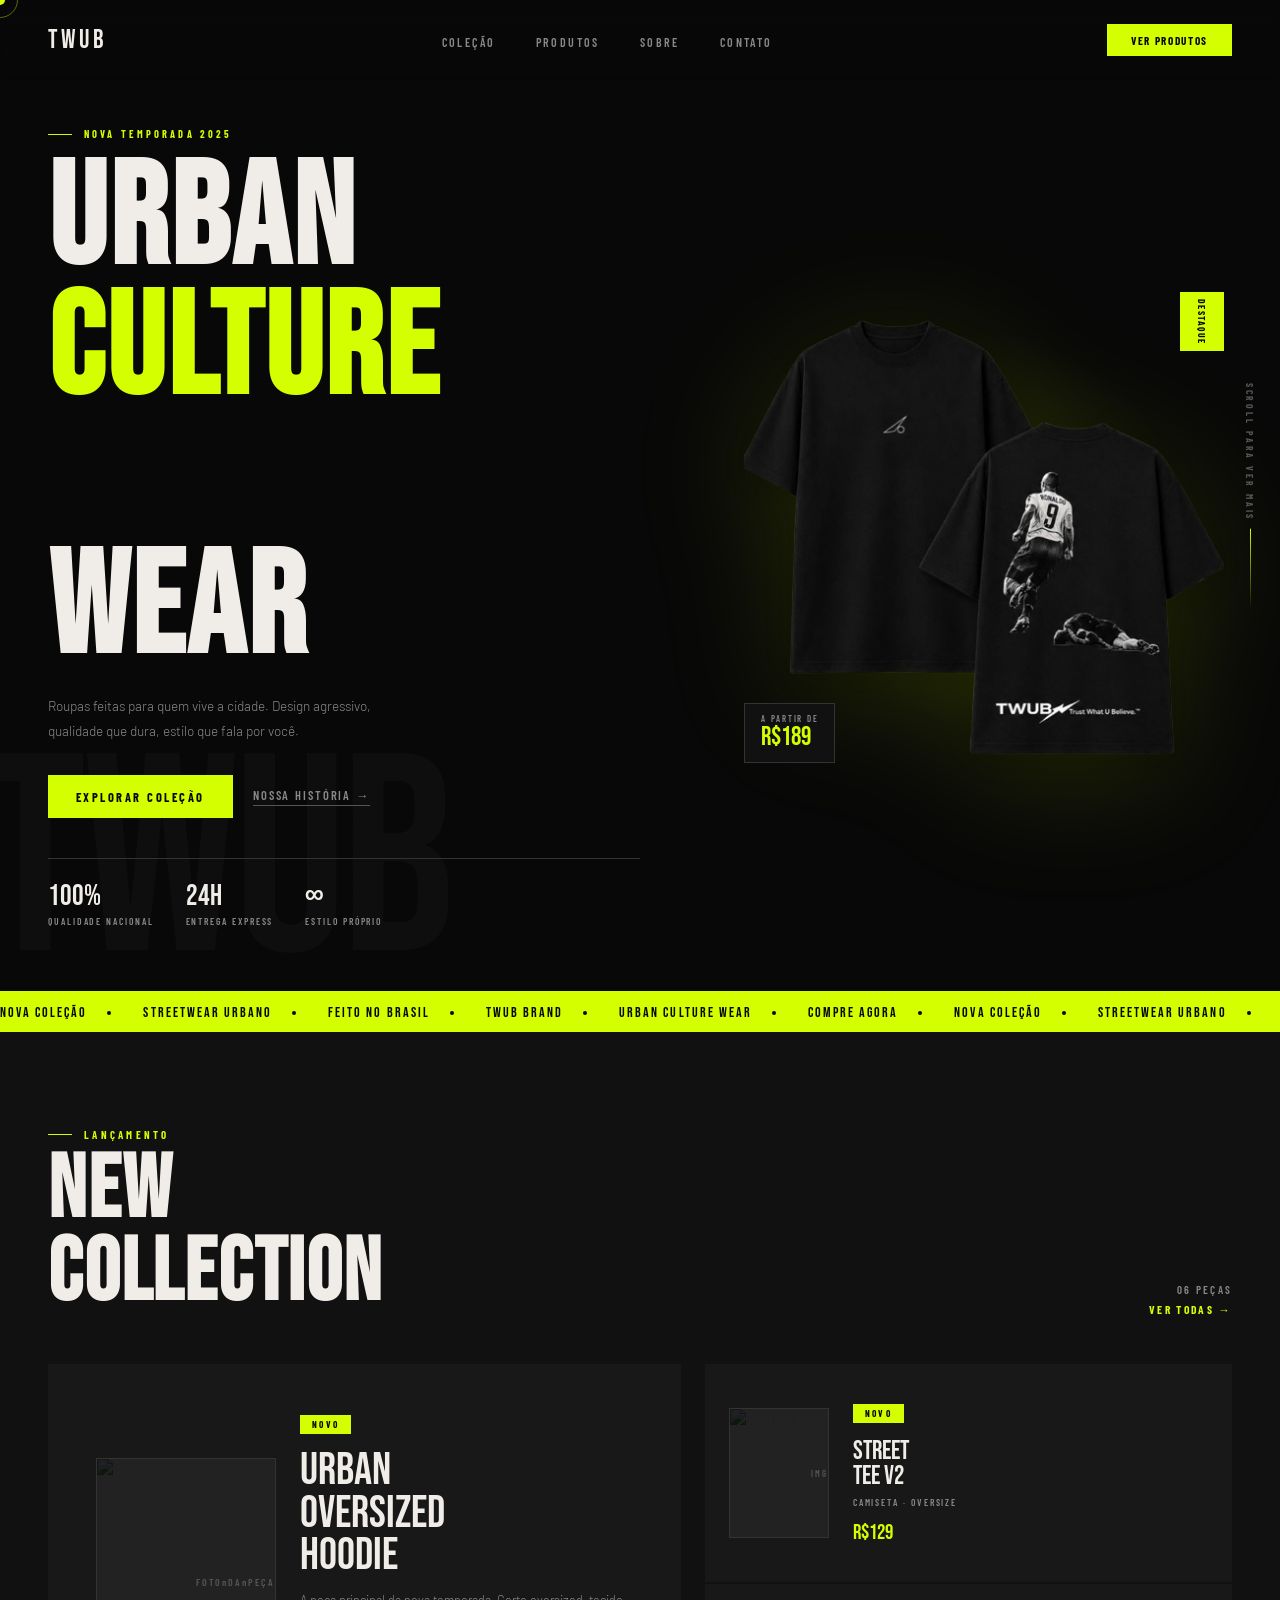
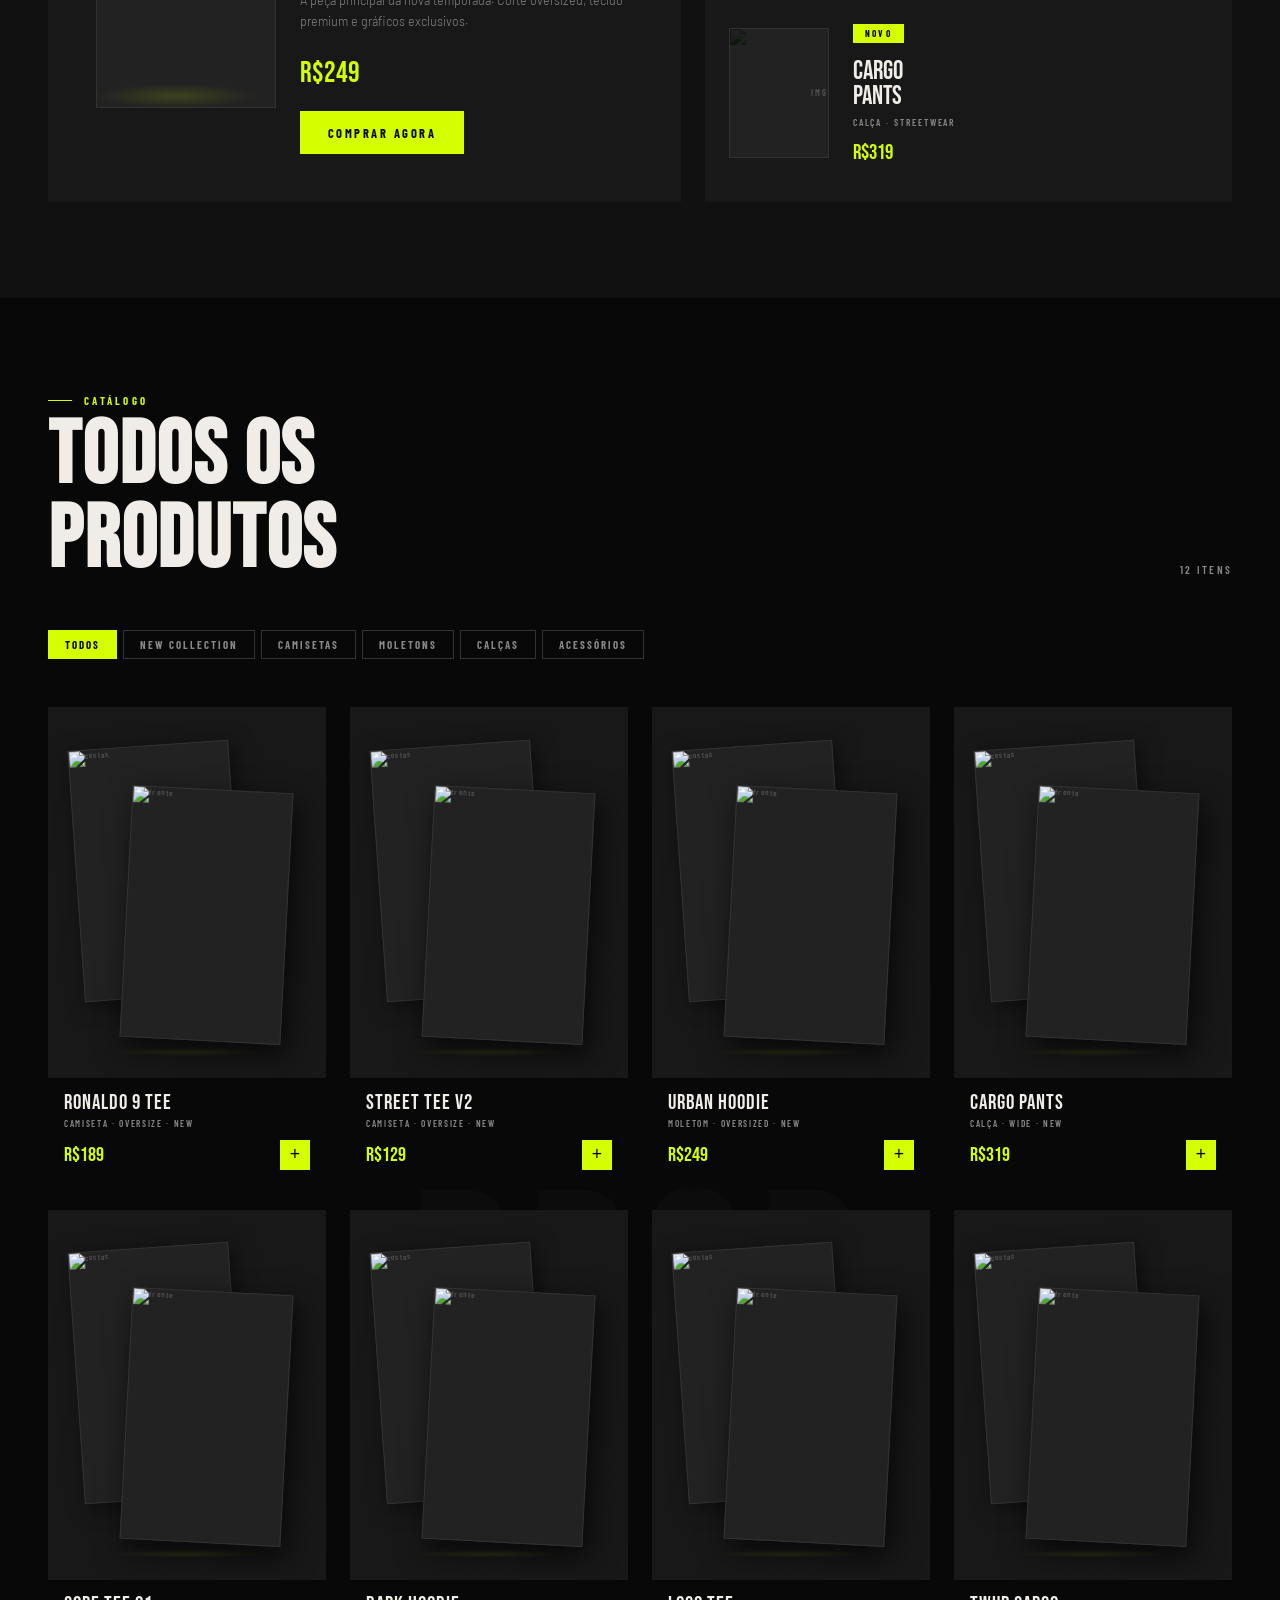
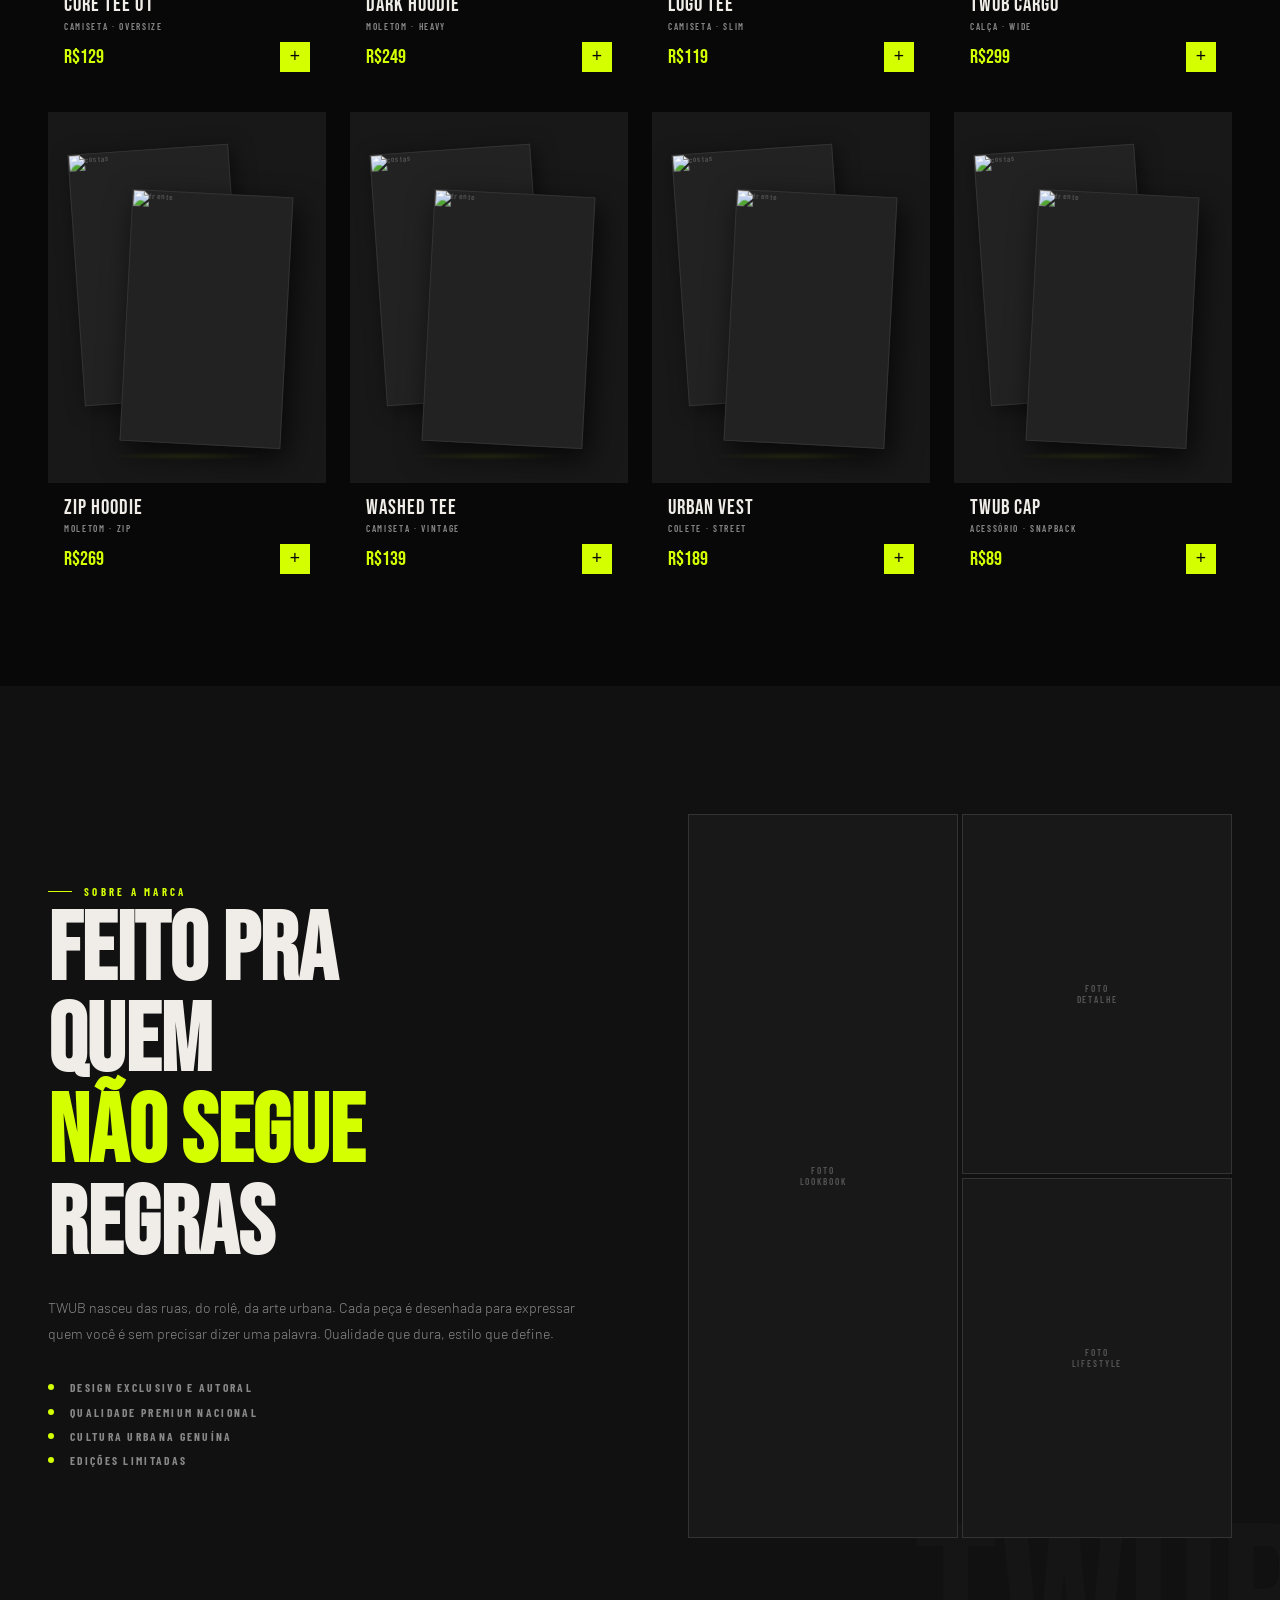
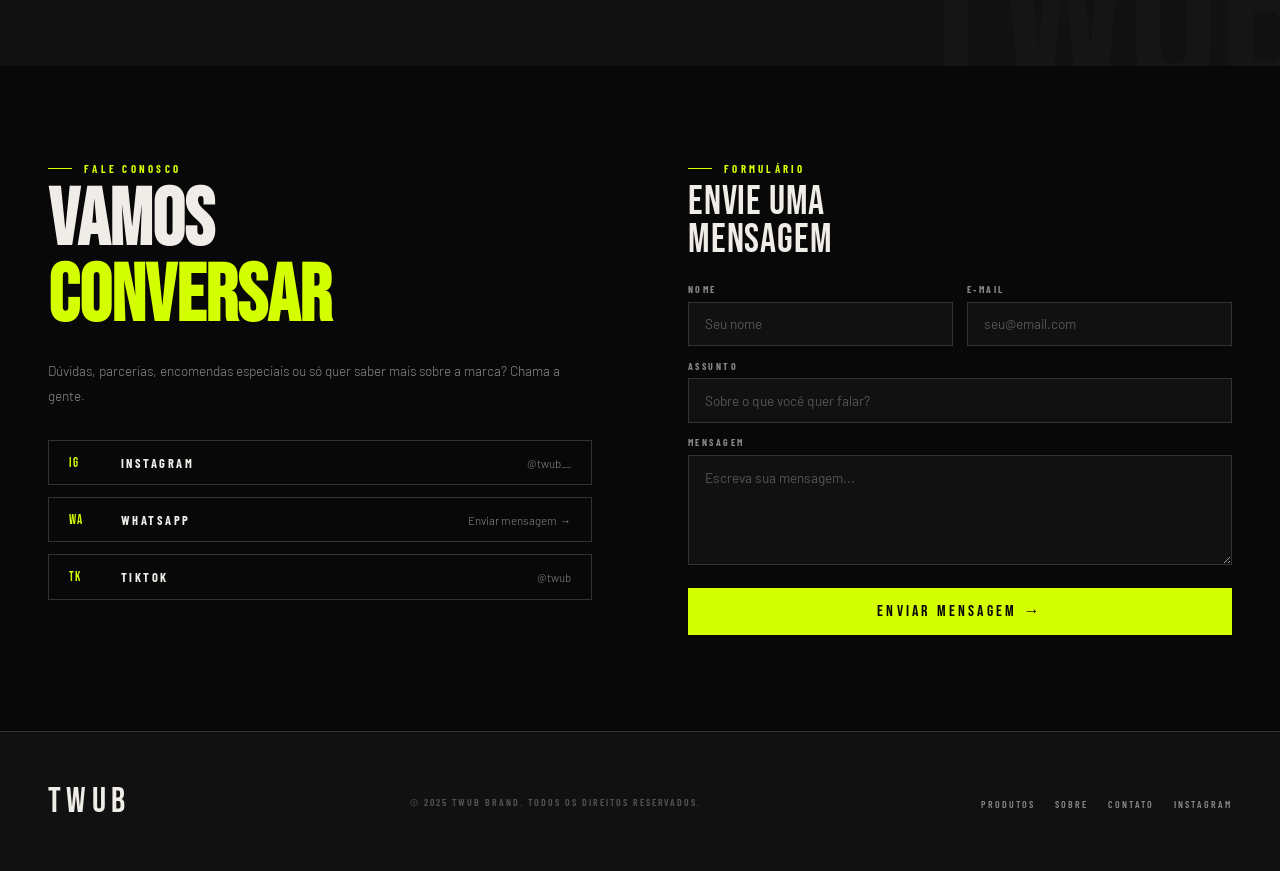
==== commit e1f6cc06: "Fix image source filename in index.html" ====
--- a/index.html
+++ b/index.html
@@ -65,7 +65,7 @@
     <div class="hero-product-area">
       <div class="hero-glow"></div>
       <div class="product-float">
-        <img src="images/hero-shirt.png" alt="TWUB Ronaldo 9 Tee" />
+        <img src="camisaronaldoincio.png" alt="TWUB Ronaldo 9 Tee" />
         <div class="product-badge">DESTAQUE</div>
         <div class="product-price-tag">
           <span class="price-label">A partir de</span>
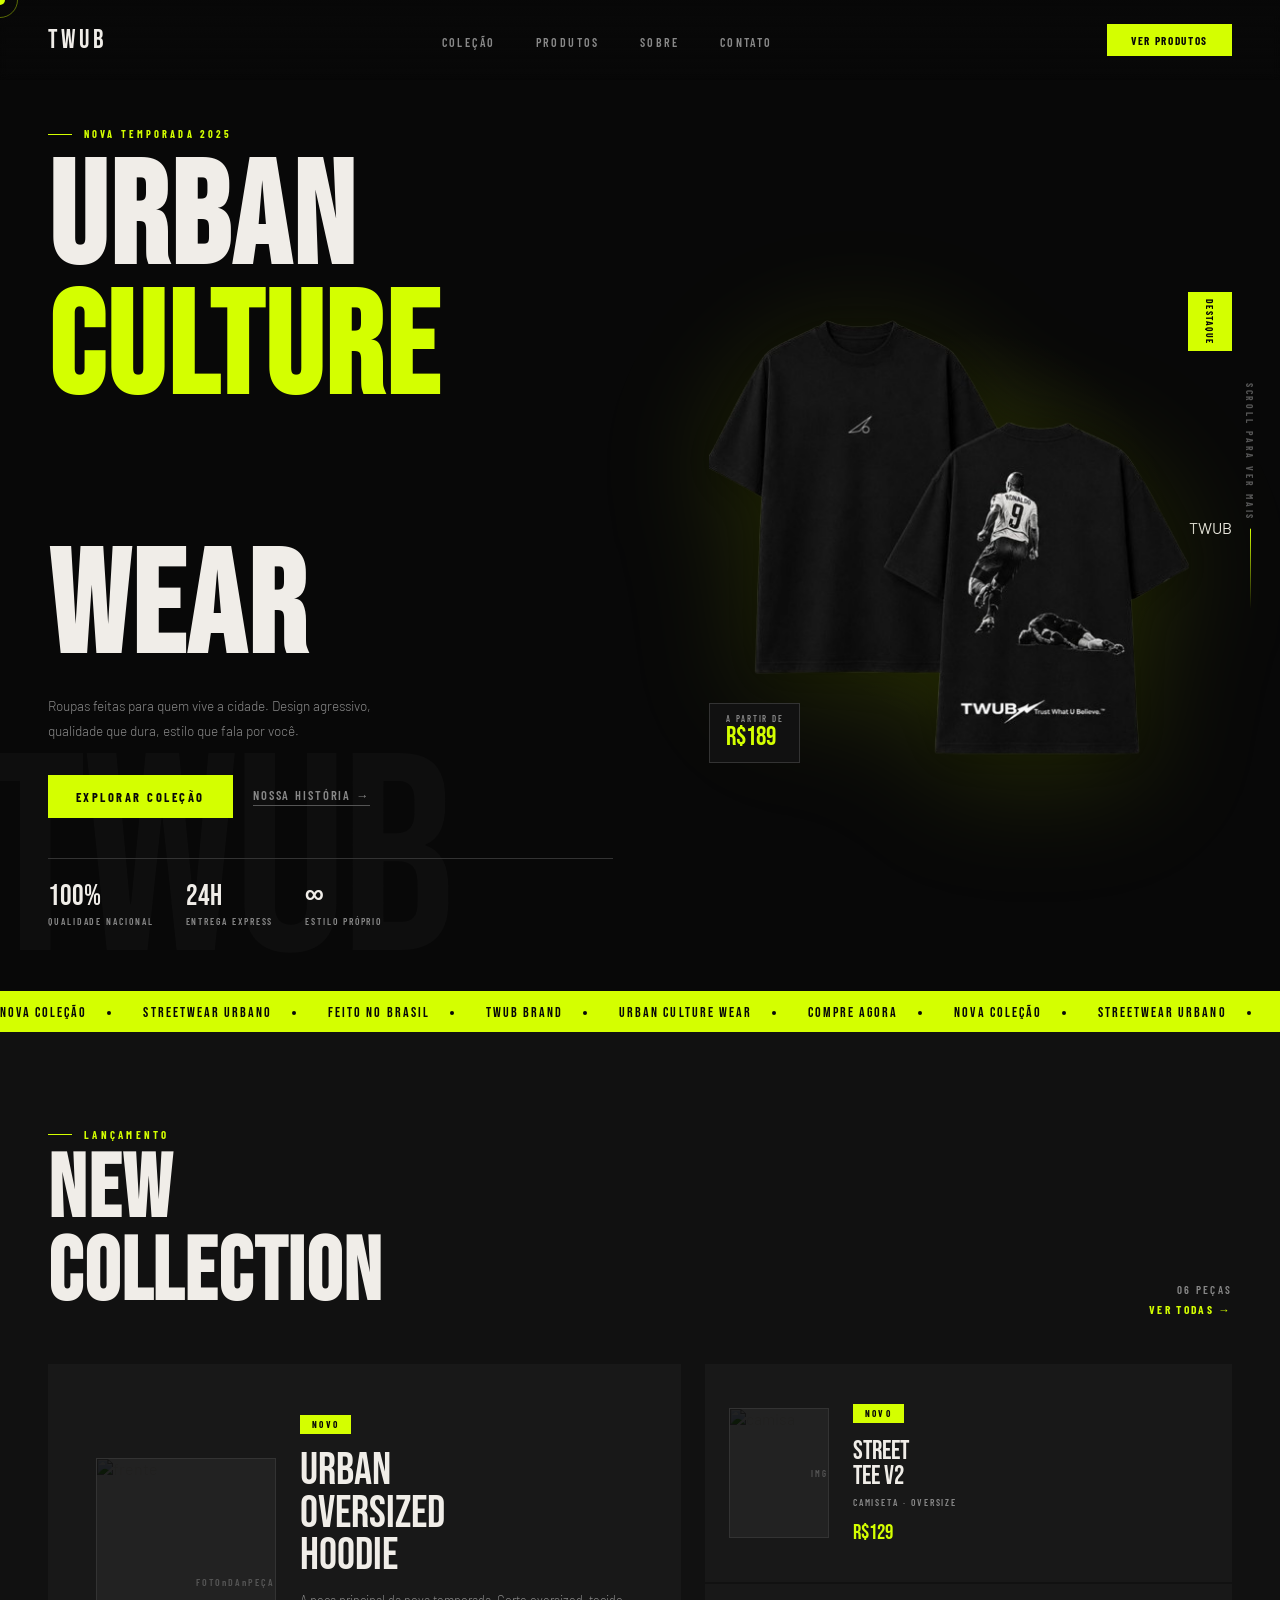
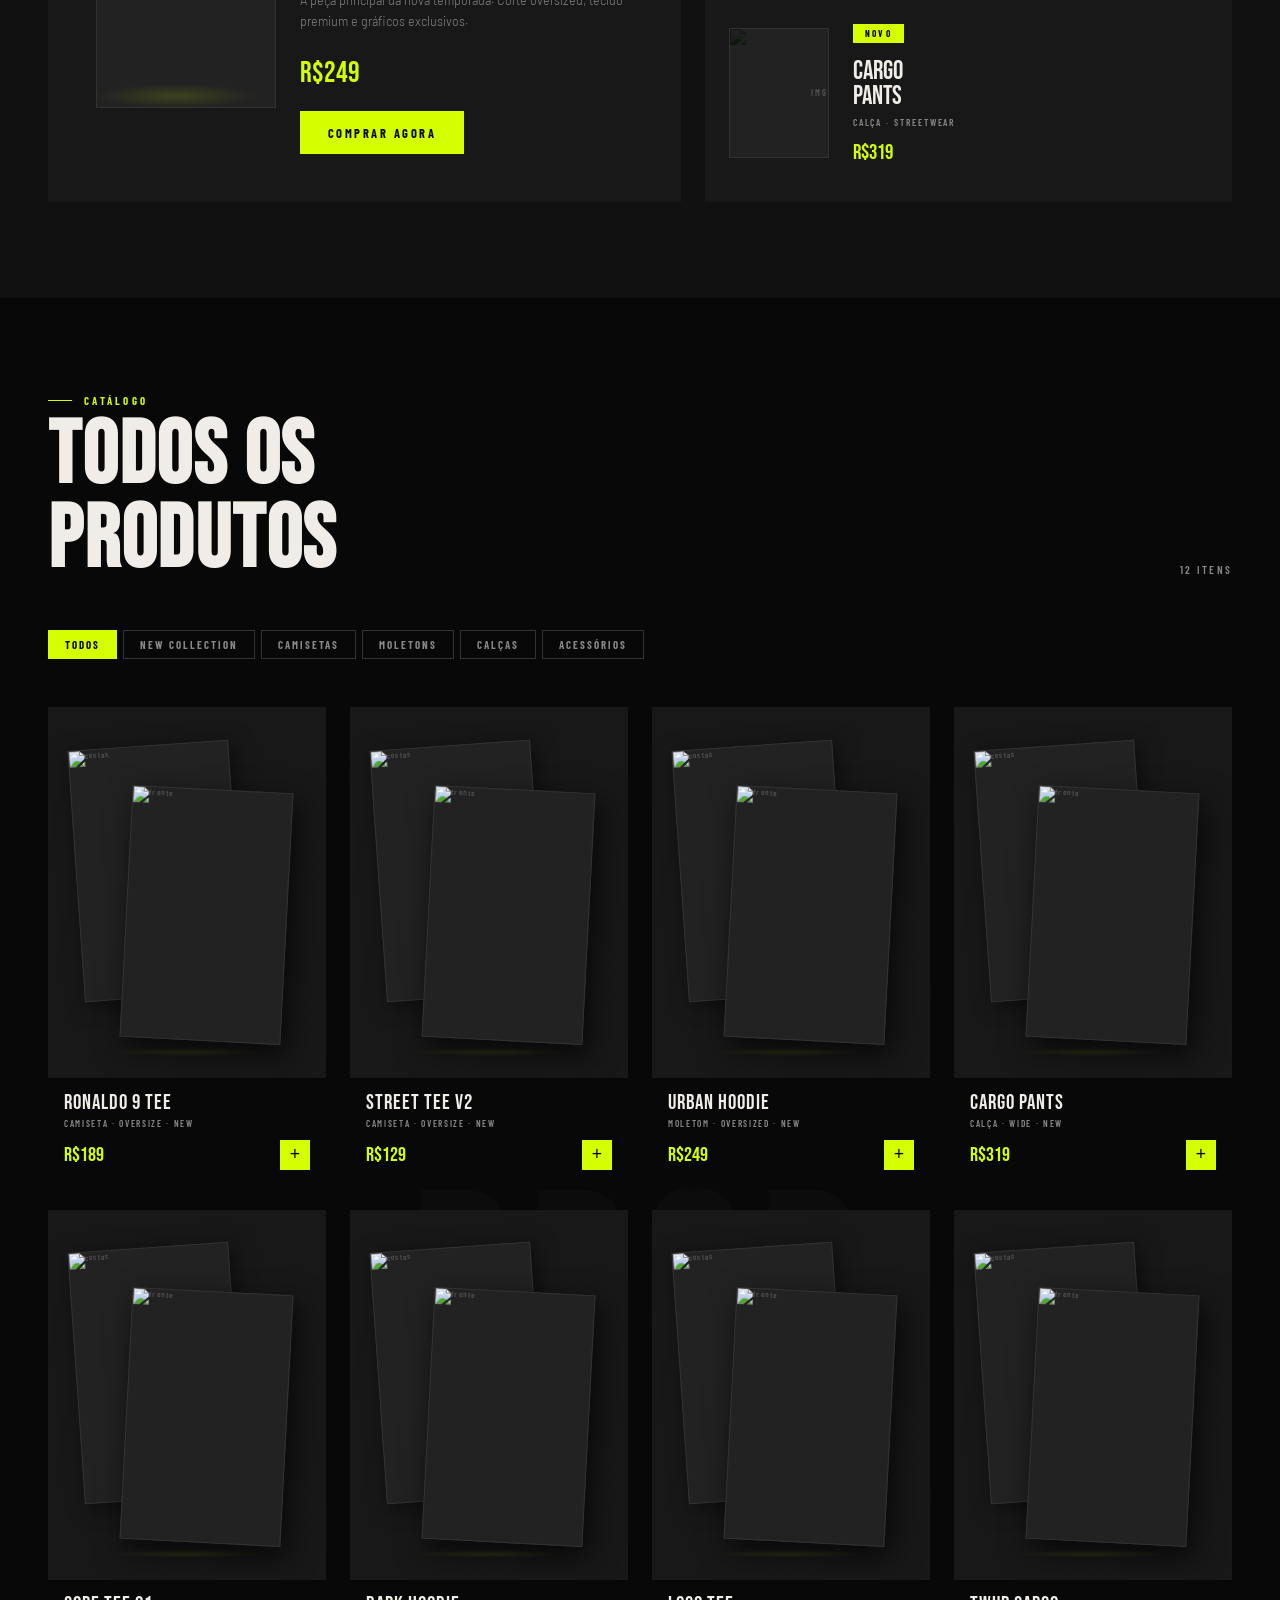
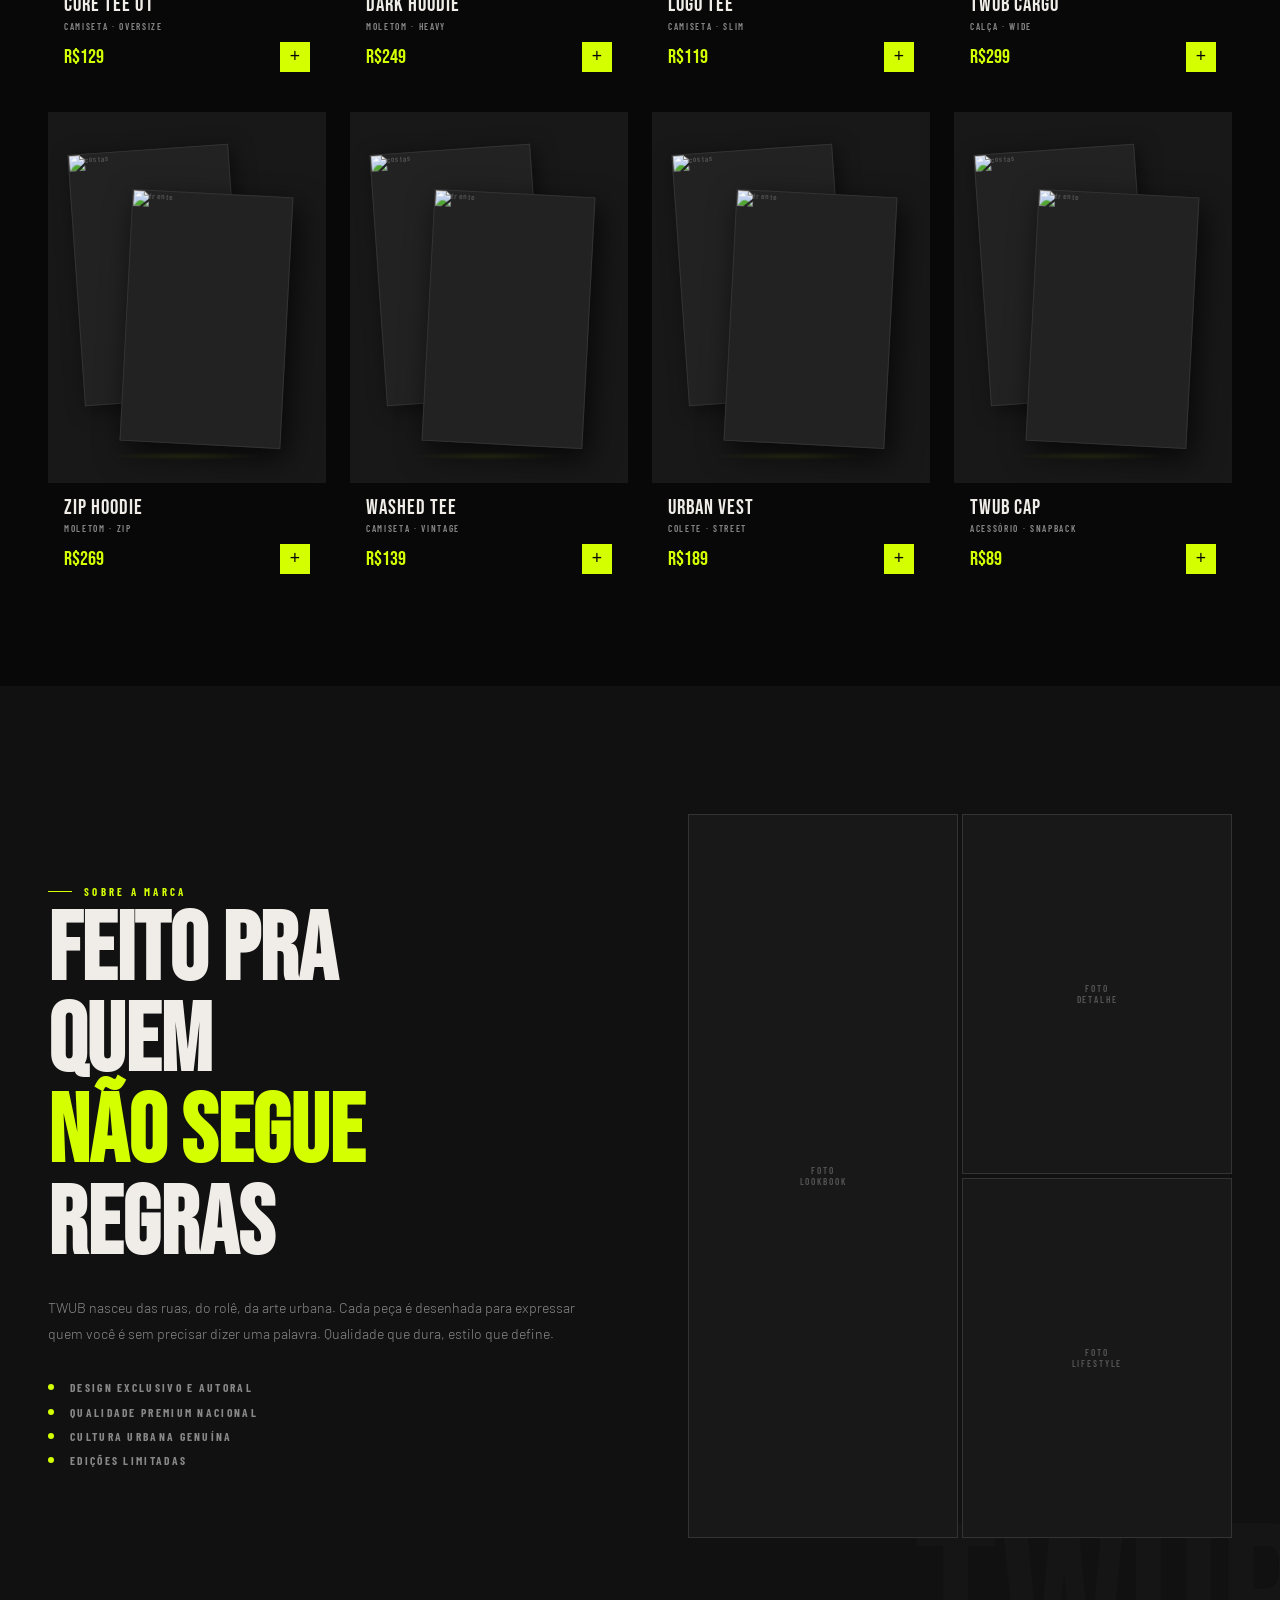
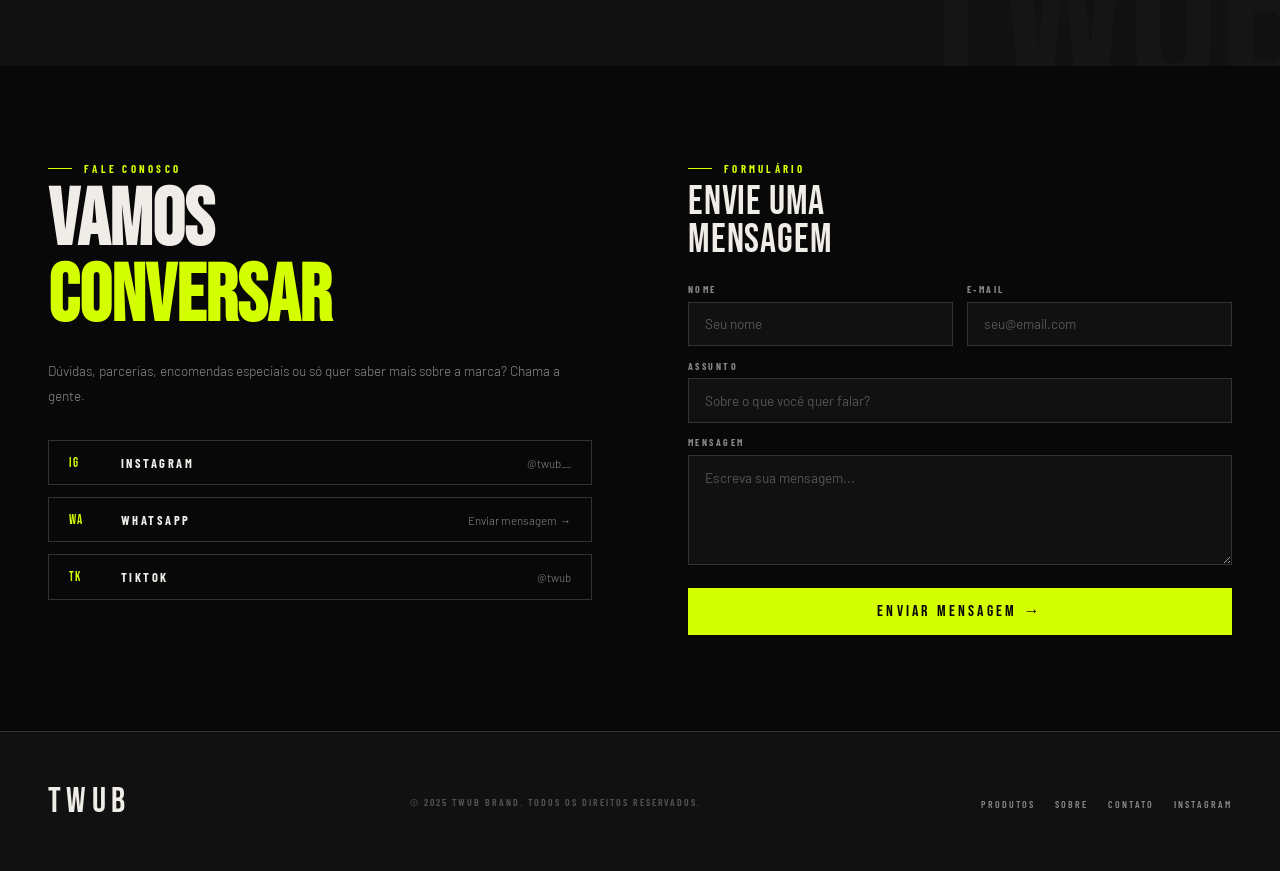
==== commit 34ec348f: "Add hero-side-text div to product area" ====
--- a/index.html
+++ b/index.html
@@ -66,6 +66,7 @@
       <div class="hero-glow"></div>
       <div class="product-float">
         <img src="camisaronaldoincio.png" alt="TWUB Ronaldo 9 Tee" />
+        <div class="hero-side-text">TWUB</div>
         <div class="product-badge">DESTAQUE</div>
         <div class="product-price-tag">
           <span class="price-label">A partir de</span>
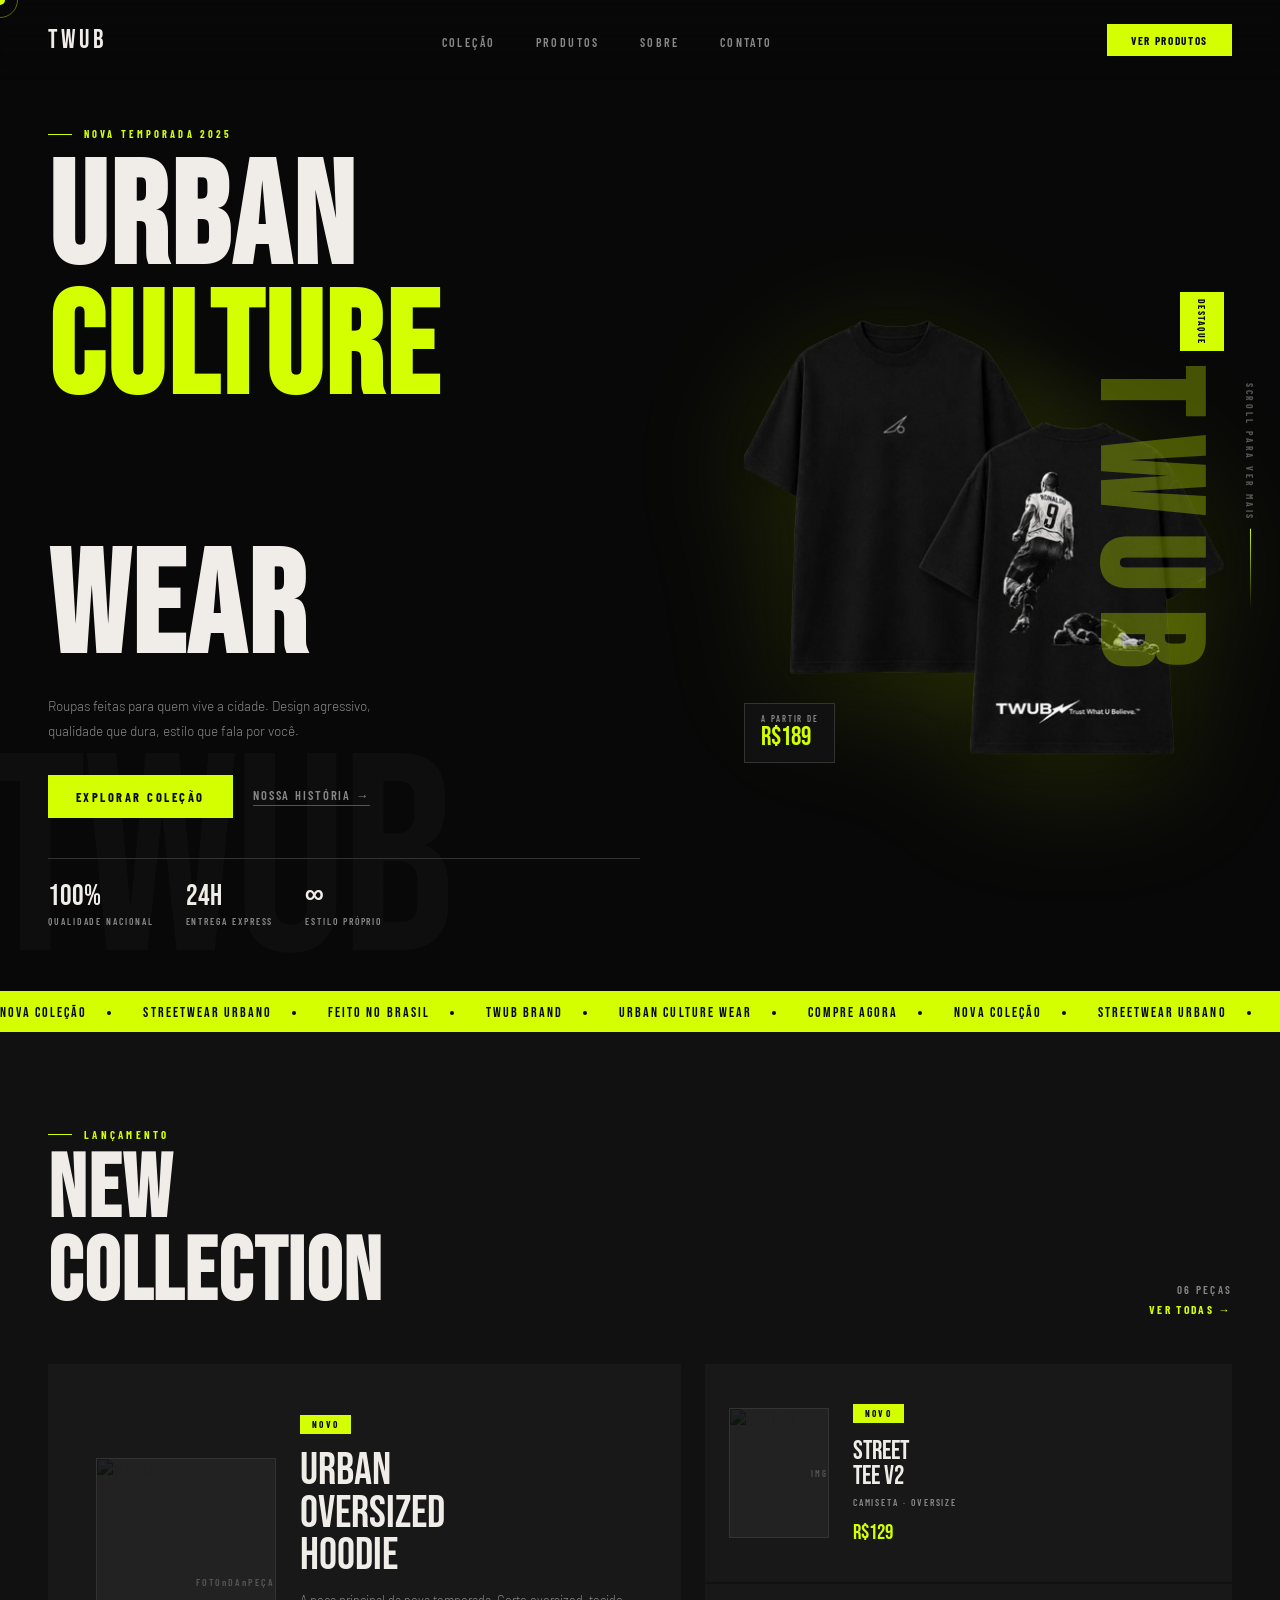
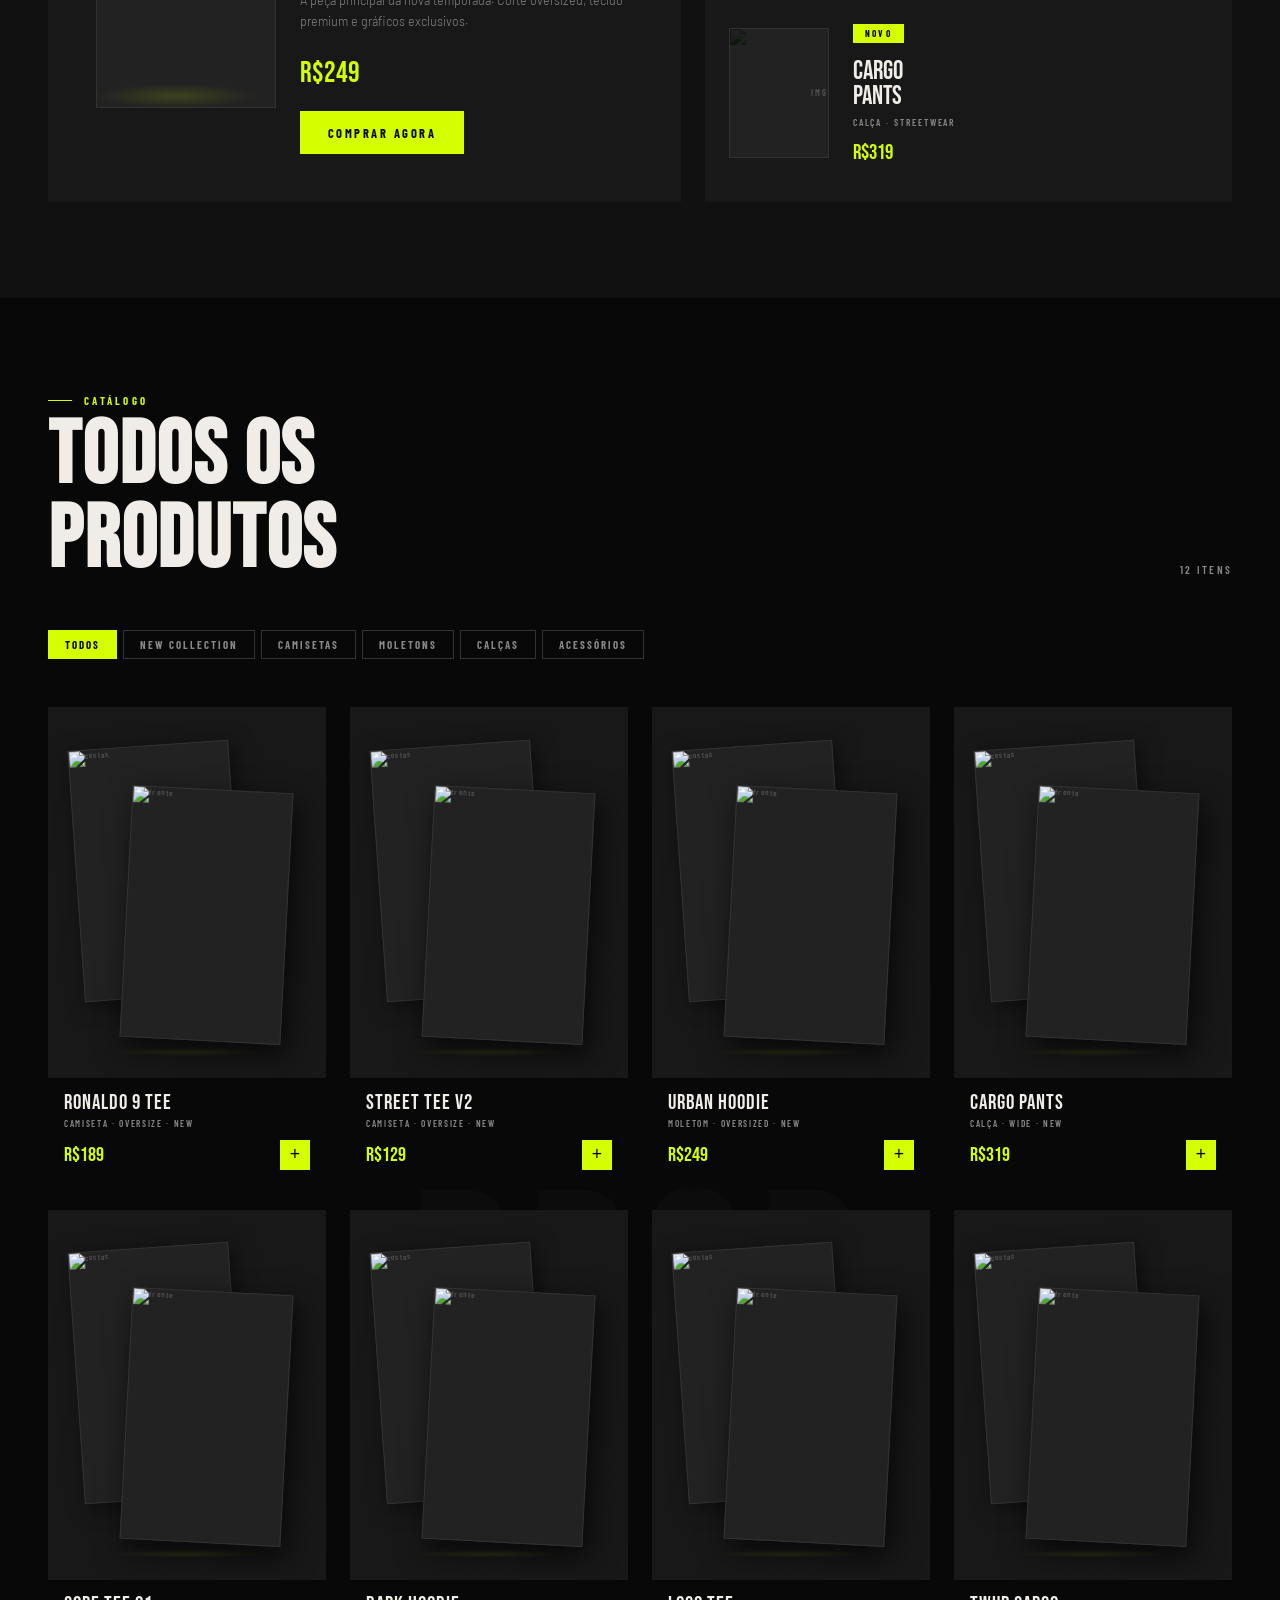
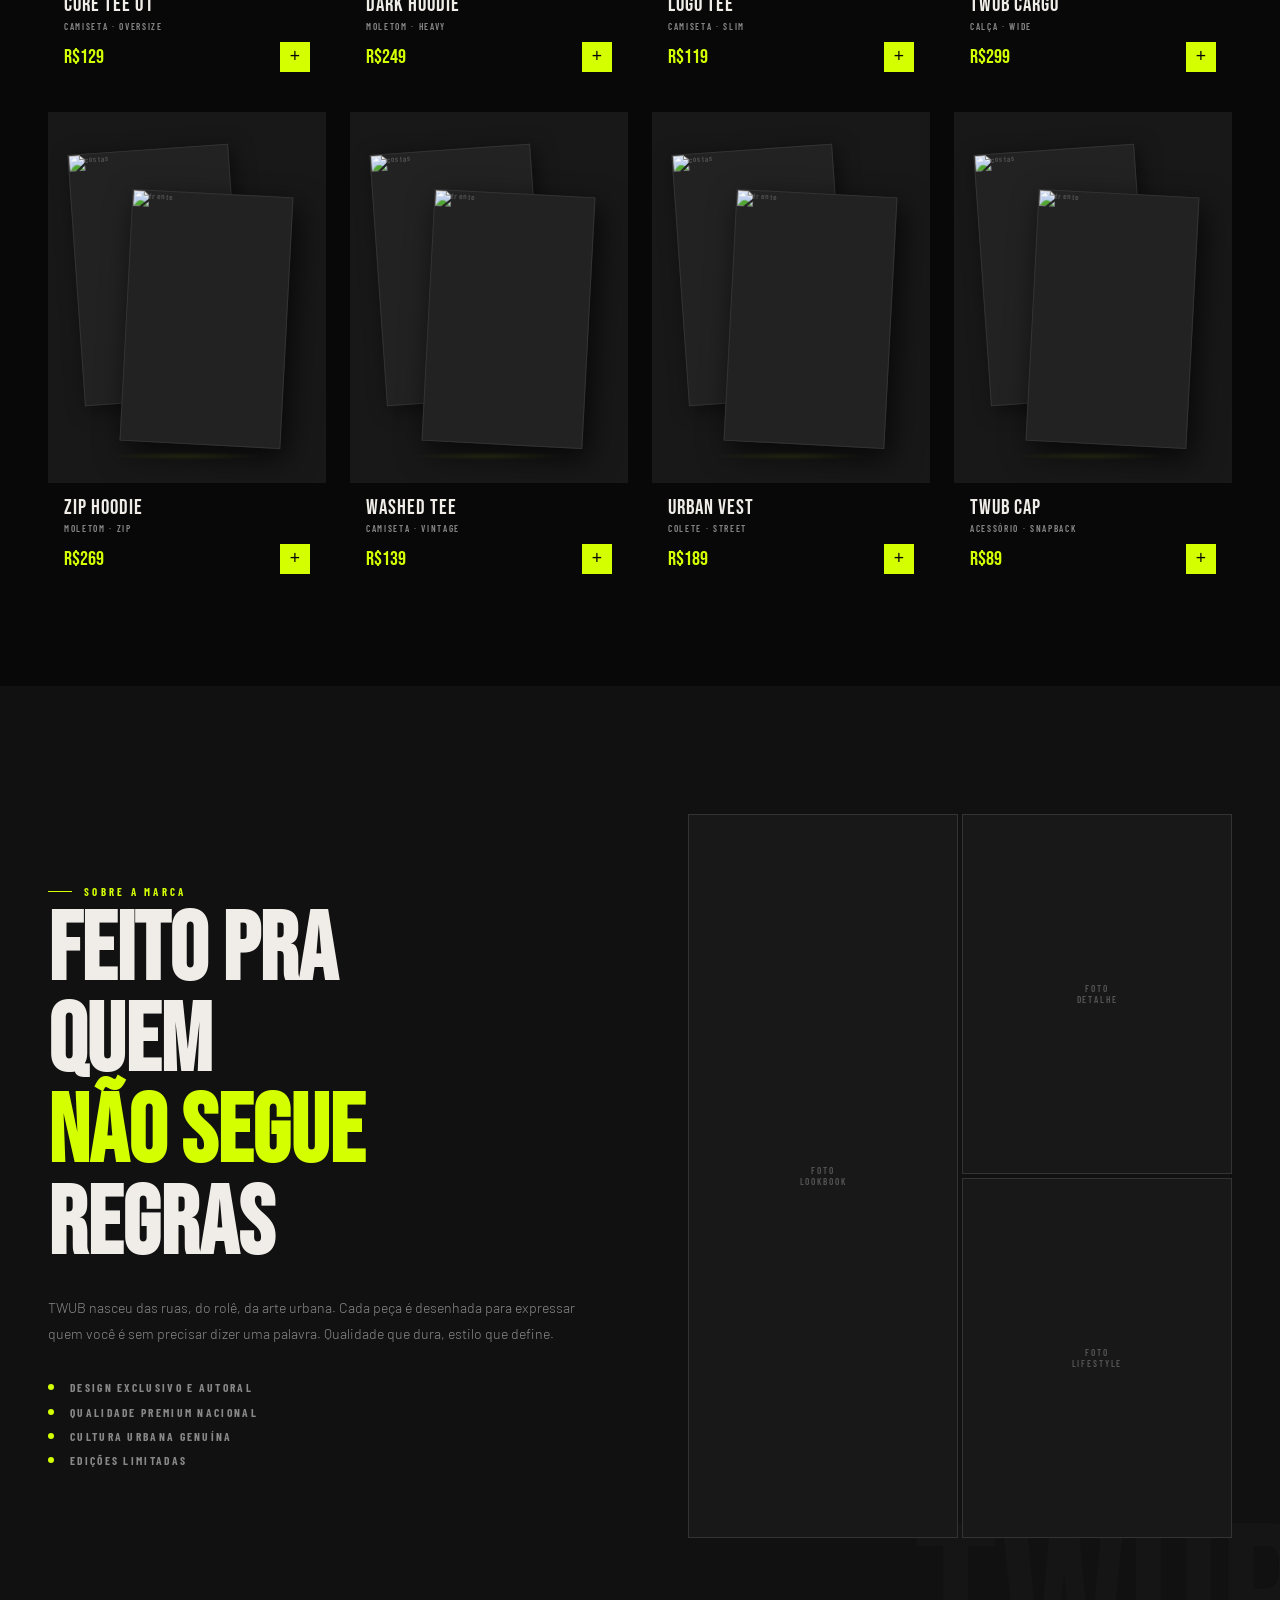
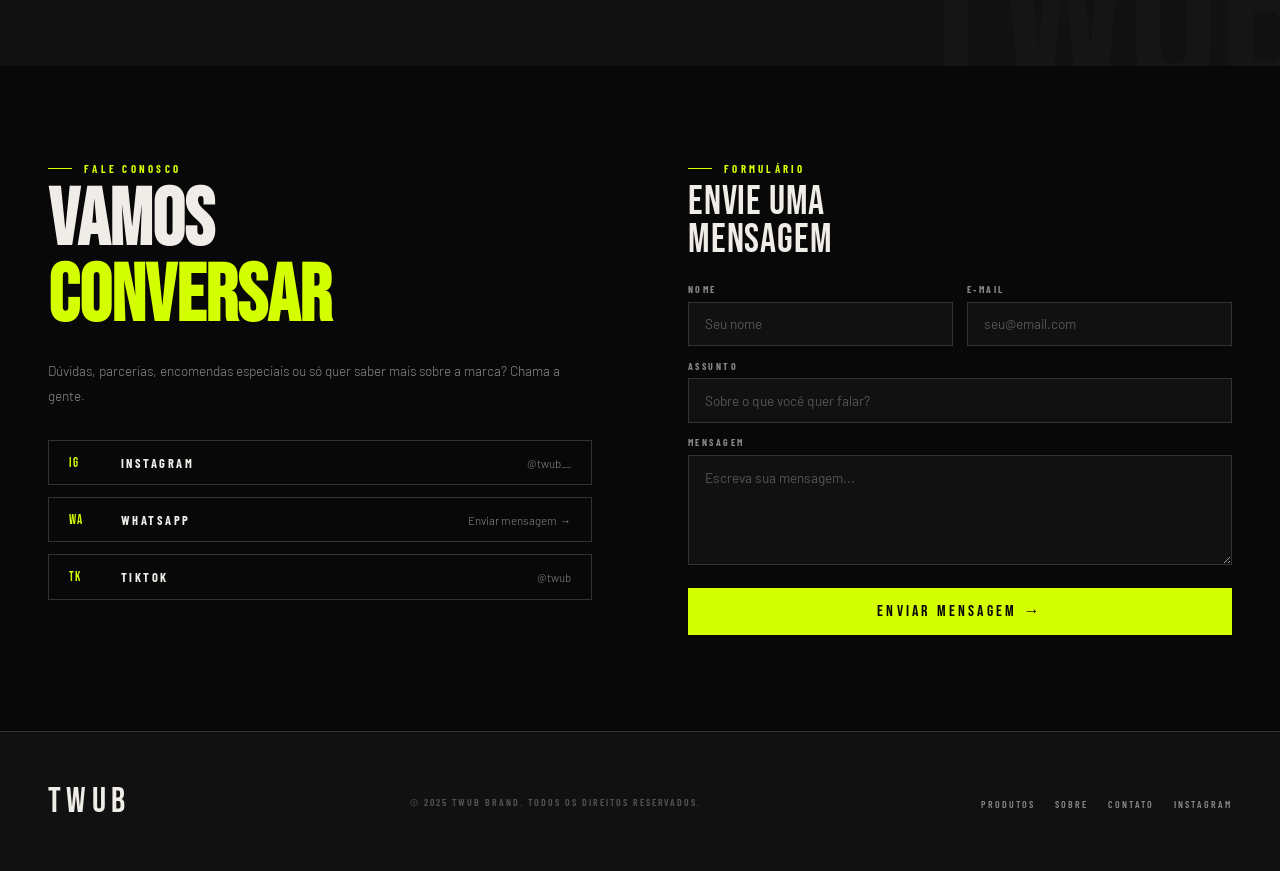
==== commit 3435226e: "Fix image tag placement in hero product area" ====
--- a/index.html
+++ b/index.html
@@ -65,8 +65,8 @@
     <div class="hero-product-area">
       <div class="hero-glow"></div>
       <div class="product-float">
+        <div class="hero-side-text">TWUB</div>
         <img src="camisaronaldoincio.png" alt="TWUB Ronaldo 9 Tee" />
-        <div class="hero-side-text">TWUB</div>
         <div class="product-badge">DESTAQUE</div>
         <div class="product-price-tag">
           <span class="price-label">A partir de</span>
--- a/style.css
+++ b/style.css
@@ -204,6 +204,23 @@
     letter-spacing: -0.02em;
   }
 
+.hero-side-text {
+  position: absolute;
+  top: 50%;
+  right: -80px;
+  transform: translateY(-50%) rotate(90deg);
+
+  font-family: 'Bebas Neue', sans-serif;
+  font-size: 140px;
+  letter-spacing: 20px;
+  font-weight: 700;
+
+  color: var(--accent);
+  opacity: 0.3;
+
+  z-index: 1; /* 🔥 ATRÁS */
+  pointer-events: none;
+}
   .hero-left {
     display: flex;
     flex-direction: column;
@@ -1405,4 +1422,4 @@
     mix-blend-mode: normal;
     filter: brightness(0.95) contrast(1.05);
     display: block;
-  }+  }
